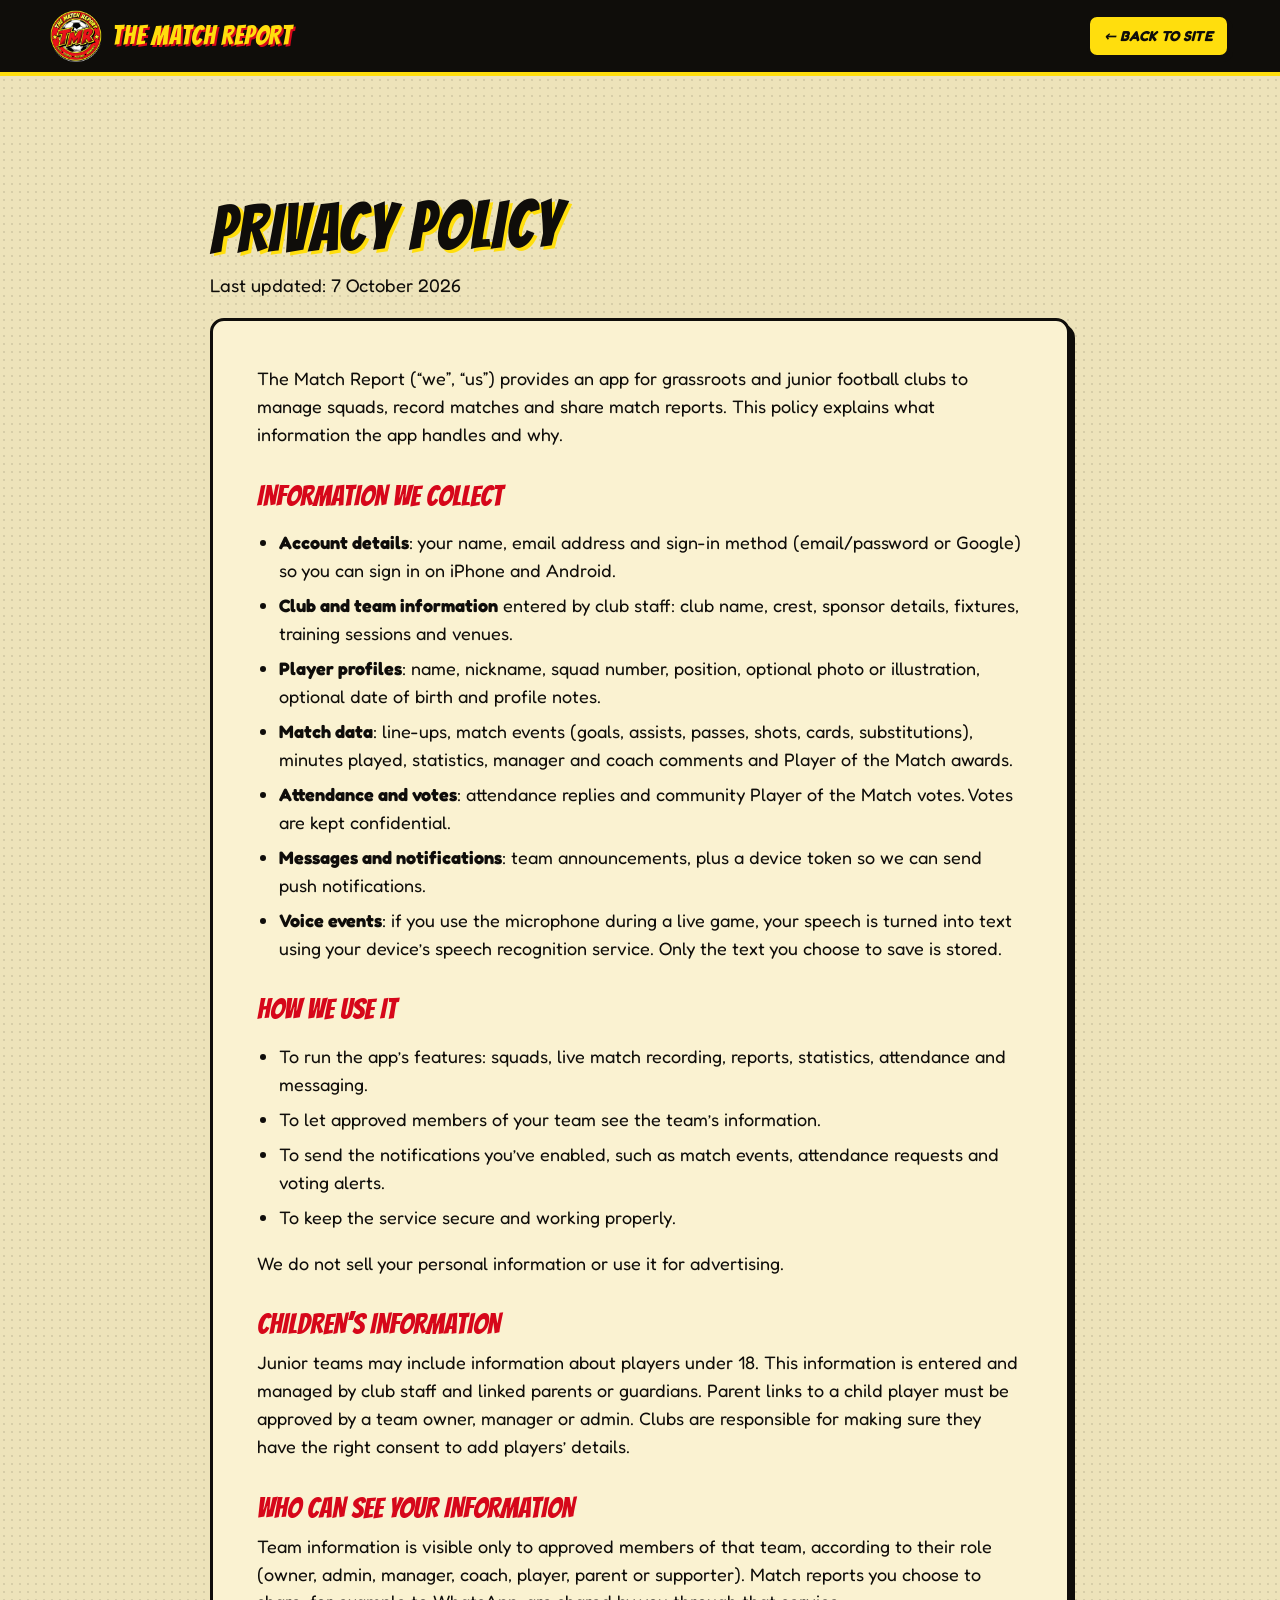
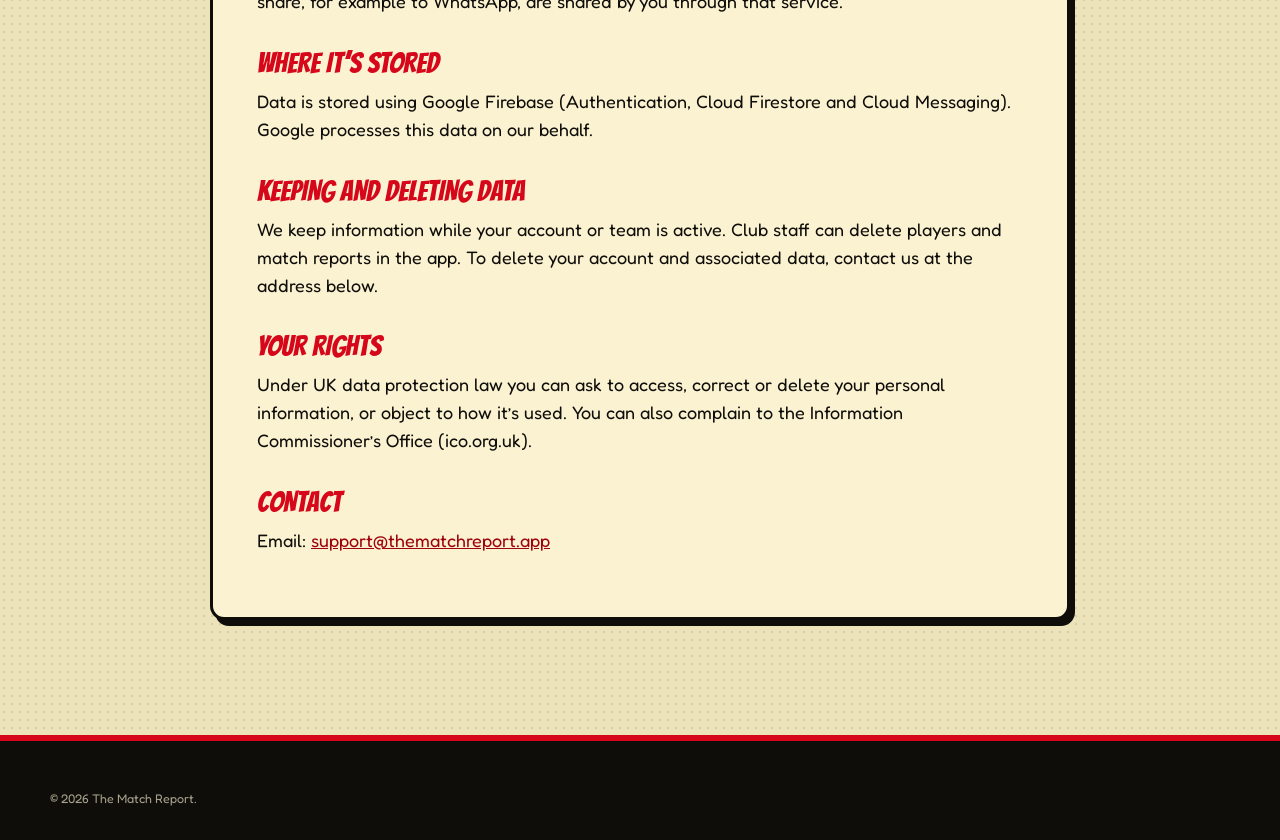
==== privacy.html @ 174819a7 "Add files via upload" ====
<!doctype html>
<html lang="en-GB">
<head>
  <meta charset="utf-8">
  <meta name="viewport" content="width=device-width, initial-scale=1">
  <title>Privacy Policy | The Match Report</title>
  <meta name="description" content="How The Match Report collects, uses and protects your information.">
  <meta name="theme-color" content="#D6071A">
  <link rel="icon" type="image/png" href="assets/img/favicon.png">
  <link rel="preload" href="assets/fonts/bangers-latin-400-normal.woff2" as="font" type="font/woff2" crossorigin>
  <link rel="stylesheet" href="css/styles.css">
  <style>
    .policy h2 { font-family: var(--display); font-weight: 400; text-transform: uppercase; font-size: 1.8rem; margin: 2rem 0 .6rem; color: var(--scarlet); }
    .policy ul { padding-left: 1.2em; }
    .policy li { margin-bottom: .4em; }
    .policy .panel { padding: clamp(20px, 4vw, 44px); }
  </style>
</head>
<body>
<header class="site-header">
  <div class="wrap header-inner">
    <a href="index.html" class="brand" aria-label="The Match Report home">
      <img src="assets/img/logo.webp" alt="" width="52" height="52">
      <span class="brand-word">The Match Report</span>
    </a>
    <nav class="site-nav" style="display:flex"><a href="index.html" class="btn btn-yellow btn-sm">← Back to site</a></nav>
  </div>
</header>

<main class="section newsprint policy">
  <div class="wrap narrow">
    <h1 class="comic-title">Privacy Policy</h1>
    <p class="lead">Last updated: 7 October 2026</p>

    <!-- IMPORTANT: this is a starting draft based on how the app works.
         Have it checked against your actual data practices (and UK GDPR / the ICO Children's Code)
         before publishing. Replace the contact details below. -->

    <div class="panel">
      <p>The Match Report (“we”, “us”) provides an app for grassroots and junior football clubs to manage squads, record matches and share match reports. This policy explains what information the app handles and why.</p>

      <h2>Information we collect</h2>
      <ul>
        <li><strong>Account details</strong>: your name, email address and sign-in method (email/password or Google) so you can sign in on iPhone and Android.</li>
        <li><strong>Club and team information</strong> entered by club staff: club name, crest, sponsor details, fixtures, training sessions and venues.</li>
        <li><strong>Player profiles</strong>: name, nickname, squad number, position, optional photo or illustration, optional date of birth and profile notes.</li>
        <li><strong>Match data</strong>: line-ups, match events (goals, assists, passes, shots, cards, substitutions), minutes played, statistics, manager and coach comments and Player of the Match awards.</li>
        <li><strong>Attendance and votes</strong>: attendance replies and community Player of the Match votes. Votes are kept confidential.</li>
        <li><strong>Messages and notifications</strong>: team announcements, plus a device token so we can send push notifications.</li>
        <li><strong>Voice events</strong>: if you use the microphone during a live game, your speech is turned into text using your device’s speech recognition service. Only the text you choose to save is stored.</li>
      </ul>

      <h2>How we use it</h2>
      <ul>
        <li>To run the app’s features: squads, live match recording, reports, statistics, attendance and messaging.</li>
        <li>To let approved members of your team see the team’s information.</li>
        <li>To send the notifications you’ve enabled, such as match events, attendance requests and voting alerts.</li>
        <li>To keep the service secure and working properly.</li>
      </ul>
      <p>We do not sell your personal information or use it for advertising.</p>

      <h2>Children’s information</h2>
      <p>Junior teams may include information about players under 18. This information is entered and managed by club staff and linked parents or guardians. Parent links to a child player must be approved by a team owner, manager or admin. Clubs are responsible for making sure they have the right consent to add players’ details.</p>

      <h2>Who can see your information</h2>
      <p>Team information is visible only to approved members of that team, according to their role (owner, admin, manager, coach, player, parent or supporter). Match reports you choose to share, for example to WhatsApp, are shared by you through that service.</p>

      <h2>Where it’s stored</h2>
      <p>Data is stored using Google Firebase (Authentication, Cloud Firestore and Cloud Messaging). Google processes this data on our behalf.</p>

      <h2>Keeping and deleting data</h2>
      <p>We keep information while your account or team is active. Club staff can delete players and match reports in the app. To delete your account and associated data, contact us at the address below.</p>

      <h2>Your rights</h2>
      <p>Under UK data protection law you can ask to access, correct or delete your personal information, or object to how it’s used. You can also complain to the Information Commissioner’s Office (ico.org.uk).</p>

      <h2>Contact</h2>
      <p>Email: <a href="mailto:support@thematchreport.app">support@thematchreport.app</a></p>
    </div>
  </div>
</main>

<footer class="site-footer">
  <div class="wrap footer-inner">
    <p class="legal">© 2026 The Match Report.</p>
  </div>
</footer>
</body>
</html>
---- css/styles.css ----
/* ==========================================================
   The Match Report — website styles
   Brand palette from the iOS/Android design system (BRANDING.md)
   ========================================================== */
/* Self-hosted fonts (SIL Open Font License) — Fredoka matches the apps' rounded type, Bangers adds the comic SFX */
@font-face { font-family: "Bangers"; src: url("../assets/fonts/bangers-latin-400-normal.woff2") format("woff2"); font-weight: 400; font-display: swap; }
@font-face { font-family: "Fredoka"; src: url("../assets/fonts/fredoka-latin-400-normal.woff2") format("woff2"); font-weight: 400; font-display: swap; }
@font-face { font-family: "Fredoka"; src: url("../assets/fonts/fredoka-latin-500-normal.woff2") format("woff2"); font-weight: 500; font-display: swap; }
@font-face { font-family: "Fredoka"; src: url("../assets/fonts/fredoka-latin-600-normal.woff2") format("woff2"); font-weight: 600; font-display: swap; }
@font-face { font-family: "Fredoka"; src: url("../assets/fonts/fredoka-latin-700-normal.woff2") format("woff2"); font-weight: 700; font-display: swap; }

:root {
  --scarlet: #D6071A;
  --crimson: #9E020F;
  --yellow: #FFDE0D;
  --cream: #FAF2D1;
  --paper: #EDE3BA;
  --ink: #0F0D0A;
  --grass: #1F6B33;
  --grass-light: #2A8A45;
  --white: #fff;

  --display: "Bangers", "Impact", "Arial Black", sans-serif;
  --round: "Fredoka", ui-rounded, "SF Pro Rounded", system-ui, sans-serif;

  --keyline: 3px solid var(--ink);
  --shadow: 5px 6px 0 var(--ink);
  --shadow-lg: 8px 9px 0 var(--ink);
  --radius: 14px;
  --wrap: 1180px;
}

*, *::before, *::after { box-sizing: border-box; }
html { scroll-behavior: smooth; -webkit-text-size-adjust: 100%; overflow-x: clip; }
body {
  margin: 0;
  font-family: var(--round);
  font-size: 18px;
  line-height: 1.55;
  color: var(--ink);
  background: var(--paper);
  overflow-x: hidden;
}
img { max-width: 100%; height: auto; display: block; }
a { color: var(--crimson); }
h1, h2, h3, h4 { margin: 0; line-height: 1.05; }
p { margin: 0 0 1em; }
button { font: inherit; cursor: pointer; }

.wrap { width: min(var(--wrap), 100% - 32px); margin-inline: auto; }
.narrow { max-width: 860px; }
.skip { position: absolute; left: -999px; top: 0; background: var(--yellow); padding: 8px 12px; z-index: 100; }
.skip:focus { left: 8px; }

:focus-visible { outline: 3px dashed var(--scarlet); outline-offset: 3px; }

/* ---------- Textures ---------- */
.newsprint {
  background-color: var(--paper);
  background-image: radial-gradient(rgba(15,13,10,.10) 1.2px, transparent 1.4px);
  background-size: 8px 8px;
}
.halftone-red {
  background-color: var(--scarlet);
  background-image:
    radial-gradient(rgba(158,2,15,.55) 2px, transparent 2.4px),
    linear-gradient(180deg, var(--scarlet), var(--crimson));
  background-size: 12px 12px, 100% 100%;
  color: var(--white);
}
.halftone-ink {
  background-color: #17140f;
  background-image: radial-gradient(rgba(255,222,13,.10) 1.6px, transparent 1.9px);
  background-size: 11px 11px;
  color: var(--cream);
}
.halftone-yellow {
  background-color: var(--yellow);
  background-image: radial-gradient(rgba(214,7,26,.16) 2px, transparent 2.4px);
  background-size: 12px 12px;
}

/* ---------- Typography ---------- */
.comic-title {
  font-family: var(--display);
  font-weight: 400;
  font-size: clamp(2.4rem, 5.5vw, 4.2rem);
  letter-spacing: .02em;
  text-transform: uppercase;
  color: var(--ink);
  line-height: .95;
  transform: rotate(-1deg);
  text-shadow: 3px 3px 0 var(--yellow);
}
.comic-title.on-dark { color: var(--yellow); text-shadow: 4px 4px 0 var(--ink); }
.comic-title.sm { font-size: 1.7rem; transform: none; text-shadow: none; }
.eyebrow {
  font-weight: 700;
  text-transform: uppercase;
  letter-spacing: .08em;
  font-size: .85rem;
  color: var(--scarlet);
  margin-bottom: .5rem;
}
.eyebrow-yellow { color: var(--yellow); }
.lead { font-size: 1.15rem; max-width: 60ch; margin-top: 1rem; }
.on-dark { color: var(--cream); }
.section { padding: clamp(64px, 9vw, 120px) 0; position: relative; overflow: hidden; }
.section-head { text-align: center; margin-bottom: 48px; }
.section-head .lead { margin-inline: auto; }

/* ---------- Buttons ---------- */
.btn {
  display: inline-flex; align-items: center; justify-content: center; gap: 8px;
  font-family: var(--round); font-weight: 700; font-style: italic;
  text-transform: uppercase; text-decoration: none; letter-spacing: .02em;
  padding: 12px 20px; border: var(--keyline); border-radius: 10px;
  box-shadow: 3px 4px 0 var(--ink);
  transition: transform .12s ease, box-shadow .12s ease;
  color: var(--ink);
}
.btn:hover { transform: translate(-1px,-2px); box-shadow: 5px 6px 0 var(--ink); }
.btn:active { transform: translate(2px,3px); box-shadow: 0 0 0 var(--ink); }
.btn-red { background: var(--scarlet); color: var(--white); }
.btn-yellow { background: var(--yellow); }
.btn-cream { background: var(--cream); }
.btn-ink { background: var(--ink); color: var(--yellow); border-color: var(--yellow); box-shadow: 3px 4px 0 var(--yellow); }
.btn-sm { padding: 8px 14px; font-size: .9rem; }

/* ---------- Header ---------- */
.site-header {
  position: sticky; top: 0; z-index: 50;
  background: var(--ink);
  border-bottom: 4px solid var(--yellow);
}
.header-inner { display: flex; align-items: center; justify-content: space-between; height: 72px; }
.brand { display: flex; align-items: center; gap: 10px; text-decoration: none; }
.brand img { width: 52px; height: 52px; transition: transform .4s cubic-bezier(.3,1.6,.5,1); }
.brand:hover img { transform: rotate(-12deg) scale(1.08); }
.brand-word {
  font-family: var(--display); font-size: 1.7rem; letter-spacing: .03em;
  color: var(--yellow); text-shadow: 2px 2px 0 var(--scarlet); text-transform: uppercase;
}
.site-nav { display: flex; align-items: center; gap: 22px; }
.site-nav a:not(.btn) {
  color: var(--cream); text-decoration: none; font-weight: 600;
  position: relative;
}
.site-nav a:not(.btn)::after {
  content: ""; position: absolute; left: 0; right: 100%; bottom: -4px; height: 3px;
  background: var(--scarlet); transition: right .2s ease;
}
.site-nav a:not(.btn):hover::after { right: 0; }
.nav-toggle { display: none; background: none; border: 0; padding: 8px; }
.nav-toggle span { display: block; width: 26px; height: 3px; background: var(--yellow); margin: 5px 0; transition: .2s; }

/* ---------- Hero ---------- */
.hero { padding: 56px 0 80px; position: relative; overflow: hidden; }
.sunburst {
  position: absolute; inset: -50%;
  background: repeating-conic-gradient(from 0deg at 68% 50%, rgba(255,222,13,.10) 0 7.5deg, transparent 7.5deg 15deg);
  animation: spin 80s linear infinite;
  pointer-events: none;
}
.sunburst-dark { background: repeating-conic-gradient(from 0deg at 50% 45%, rgba(214,7,26,.22) 0 7.5deg, transparent 7.5deg 15deg); }
@keyframes spin { to { transform: rotate(360deg); } }

.hero-grid { position: relative; display: grid; grid-template-columns: 1.05fr 1fr; gap: 40px; align-items: center; }
.masthead-strip {
  display: inline-flex; flex-wrap: wrap; gap: 0;
  background: var(--yellow); color: var(--ink); border: var(--keyline);
  box-shadow: 4px 4px 0 var(--ink); transform: rotate(-2deg);
  font-weight: 700; text-transform: uppercase; font-size: .78rem; letter-spacing: .06em;
  margin-bottom: 24px;
}
.masthead-strip span { padding: 6px 12px; }
.masthead-strip span + span { border-left: 3px solid var(--ink); }

.cover-title {
  font-family: var(--display); font-weight: 400; text-transform: uppercase;
  font-size: clamp(3.4rem, 9vw, 7.4rem); line-height: .86; letter-spacing: .015em;
}
.cover-title .line { display: block; }
.cover-title .l1 {
  color: var(--yellow);
  -webkit-text-stroke: 3px var(--ink); paint-order: stroke fill;
  text-shadow: 6px 6px 0 var(--ink);
  transform: rotate(-3deg); transform-origin: left;
}
.cover-title .l2 {
  color: var(--white);
  -webkit-text-stroke: 3px var(--ink); paint-order: stroke fill;
  text-shadow: 6px 6px 0 var(--ink);
  transform: rotate(-3deg) translateX(.3em); transform-origin: left;
}
.hero-sub { font-size: 1.2rem; max-width: 34em; margin: 28px 0 28px; color: var(--cream); }
.hero-sub strong { color: var(--yellow); }
.hero-note { font-size: .9rem; opacity: .9; margin-top: 14px; }

.store-row { display: flex; flex-wrap: wrap; gap: 14px; }
.store-row.center { justify-content: center; }
.store-badge {
  display: inline-flex; align-items: center; gap: 10px;
  background: var(--ink); color: var(--white); text-decoration: none;
  border: 3px solid var(--white); outline: 3px solid var(--ink);
  border-radius: 12px; padding: 9px 18px 9px 14px; min-width: 190px;
  box-shadow: 6px 7px 0 var(--ink);
  transition: transform .15s ease, box-shadow .15s ease;
}
.store-badge:hover { transform: translate(-2px,-3px) rotate(-1deg); box-shadow: 9px 10px 0 var(--ink); }
.store-badge svg { width: 30px; height: 30px; flex: none; }
.store-badge span { display: flex; flex-direction: column; font-weight: 600; font-size: 1.35rem; line-height: 1.05; }
.store-badge small { font-size: .7rem; font-weight: 500; letter-spacing: .04em; }

.hero-art { position: relative; }
.cover-panel {
  position: relative;
  background: var(--cream);
  background-image: radial-gradient(rgba(214,7,26,.25) 2px, transparent 2.4px);
  background-size: 10px 10px;
  border: 5px solid var(--ink); border-radius: 6px;
  box-shadow: 12px 12px 0 var(--ink);
  transform: rotate(2deg);
  aspect-ratio: 5 / 4;
  overflow: visible;
}
.hero-player {
  position: absolute; width: 118%; max-width: none; left: -14%; bottom: -6%;
  filter: drop-shadow(6px 6px 0 rgba(15,13,10,.85));
  animation: bob 4s ease-in-out infinite;
}
@keyframes bob { 50% { transform: translateY(-8px) rotate(-1deg); } }
.hero-burst { position: absolute; right: -24px; top: -36px; width: 150px; height: 150px; font-size: 1.25rem; }
.hero-speech { position: absolute; left: -18px; top: 18px; max-width: 220px; }

/* ---------- Comic bits: bursts & speech bubbles ---------- */
.burst {
  display: grid; place-items: center; text-align: center;
  font-family: var(--display); text-transform: uppercase; line-height: .95;
  color: var(--ink);
  clip-path: polygon(50% 0%, 61% 15%, 79% 6%, 79% 24%, 98% 22%, 88% 39%, 100% 50%, 88% 61%, 98% 78%, 79% 76%, 79% 94%, 61% 85%, 50% 100%, 39% 85%, 21% 94%, 21% 76%, 2% 78%, 12% 61%, 0% 50%, 12% 39%, 2% 22%, 21% 24%, 21% 6%, 39% 15%);
  filter: drop-shadow(0 0 0 var(--ink));
  animation: pulse 2.4s ease-in-out infinite;
}
.burst span { transform: rotate(-8deg); padding: 18%; }
.burst-yellow { background: var(--yellow); }
.burst-red { background: var(--scarlet); color: var(--yellow); }
@keyframes pulse { 0%,100% { transform: rotate(-6deg) scale(1); } 50% { transform: rotate(4deg) scale(1.07); } }

.speech {
  position: relative; background: var(--white); color: var(--ink);
  border: var(--keyline); border-radius: 18px; padding: 10px 14px;
  font-weight: 700; font-size: 1rem; line-height: 1.2;
  box-shadow: 4px 4px 0 var(--ink);
  transform: rotate(-3deg);
}
.speech::after {
  content: ""; position: absolute; left: 32px; bottom: -18px;
  border: 10px solid transparent; border-top: 14px solid var(--ink); border-left-width: 4px;
}
.speech::before {
  content: ""; position: absolute; left: 35px; bottom: -11px; z-index: 1;
  border: 7px solid transparent; border-top: 10px solid var(--white); border-left-width: 2px;
}

/* ---------- Ticker ---------- */
.ticker {
  background: var(--yellow); border-block: 4px solid var(--ink);
  overflow: hidden; white-space: nowrap; transform: rotate(-1deg) scale(1.02);
  position: relative; z-index: 2; margin-top: -16px;
}
.ticker-track { display: inline-flex; gap: 48px; padding: 12px 0; animation: ticker 50s linear infinite; }
.ticker-track span { font-weight: 700; text-transform: uppercase; font-size: .95rem; }
@keyframes ticker { to { transform: translateX(-50%); } }

/* ---------- Panels ---------- */
.panel {
  background: var(--cream); border: var(--keyline); border-radius: var(--radius);
  box-shadow: var(--shadow); padding: 24px; position: relative;
}

/* Comic strip */
.strip { list-style: none; padding: 0; margin: 0; display: grid; grid-template-columns: repeat(4, 1fr); gap: 22px; }
.strip .panel { padding-top: 64px; min-height: 260px; border-radius: 4px; }
.strip .panel:nth-child(odd) { transform: rotate(-1.2deg); }
.strip .panel:nth-child(even) { transform: rotate(1deg); background: var(--white); }
.strip h3 { font-family: var(--display); font-weight: 400; font-size: 1.9rem; text-transform: uppercase; letter-spacing: .02em; margin-bottom: 10px; }
.strip p { font-size: 1rem; margin: 0; }
.panel-no {
  position: absolute; top: -3px; left: -3px; background: var(--ink); color: var(--yellow);
  font-family: var(--display); font-size: 1.4rem; padding: 4px 14px; border-radius: 4px 0 10px 0;
}
.panel-sfx {
  position: absolute; top: 12px; right: 14px; font-family: var(--display);
  font-size: 2.2rem; letter-spacing: .03em; transform: rotate(8deg);
  -webkit-text-stroke: 2px var(--ink); paint-order: stroke fill; text-shadow: 3px 3px 0 var(--ink);
}
.sfx-red { color: var(--scarlet); }
.sfx-yellow { color: var(--yellow); }
.sfx-green { color: #3fbf62; }

/* ---------- Live game ---------- */
.live-grid { display: grid; grid-template-columns: 1fr 420px; gap: 56px; align-items: center; }
.tick-list { list-style: none; padding: 0; margin: 24px 0 0; display: grid; gap: 12px; }
.tick-list li { position: relative; padding-left: 36px; }
.tick-list li::before {
  content: "★"; position: absolute; left: 0; top: -1px; width: 26px; height: 26px;
  display: grid; place-items: center; background: var(--scarlet); color: var(--yellow);
  border: 2px solid var(--ink); border-radius: 50%; font-size: .8rem;
}
.tick-list strong { color: var(--yellow); }
.grassroots .tick-list li::before { background: var(--yellow); color: var(--scarlet); }
.try-hint { margin-top: 24px; font-weight: 700; color: var(--yellow); }

.live-demo { display: flex; flex-direction: column; align-items: center; gap: 22px; }
.phone {
  width: 340px; max-width: 100%; aspect-ratio: 9 / 18.5;
  background: var(--ink); border: 4px solid #3a352c; border-radius: 46px;
  padding: 12px; position: relative;
  box-shadow: 0 0 0 4px var(--ink), 14px 16px 0 var(--scarlet);
}
.phone-notch { position: absolute; top: 14px; left: 50%; width: 96px; height: 26px; background: var(--ink); border-radius: 20px; transform: translateX(-50%); z-index: 5; }
.phone-screen { position: relative; width: 100%; height: 100%; border-radius: 34px; overflow: hidden; background: var(--grass); display: flex; flex-direction: column; }
.scorebar {
  display: grid; grid-template-columns: 1fr auto 1fr; align-items: end; gap: 6px;
  padding: 44px 14px 6px; background: rgba(15,13,10,.55); color: var(--white);
}
.scorebar small { display: block; font-size: .6rem; font-weight: 700; color: var(--yellow); letter-spacing: .08em; }
.scorebar b { font-size: .8rem; font-weight: 700; line-height: 1.1; }
.scorebar .right { text-align: right; }
.score { font-family: var(--display); font-size: 2.2rem; line-height: 1; display: flex; gap: 6px; color: var(--yellow); text-shadow: 2px 2px 0 var(--ink); }
.score i { font-style: normal; color: var(--white); }
.score span.bump { animation: bump .6s cubic-bezier(.3,1.8,.5,1); display: inline-block; }
@keyframes bump { 0% { transform: scale(2.2) rotate(-10deg); color: var(--white); } 100% { transform: scale(1); } }
.clockbar { display: flex; justify-content: space-between; padding: 2px 14px 6px; background: rgba(15,13,10,.55); color: var(--cream); font-weight: 700; font-size: .72rem; letter-spacing: .06em; }

.pitch {
  position: relative; flex: 1;
  background: repeating-linear-gradient(180deg, var(--grass) 0 11%, var(--grass-light) 11% 22%);
}
.pitch-lines i { position: absolute; border: 2px solid rgba(255,255,255,.75); }
.pitch-lines .halfway { left: 0; right: 0; top: 50%; border-width: 2px 0 0; }
.pitch-lines .circle { width: 26%; aspect-ratio: 1; left: 37%; top: 50%; transform: translateY(-50%); border-radius: 50%; }
.pitch-lines .box { left: 25%; width: 50%; height: 12%; }
.pitch-lines .box.top { top: -2px; border-top: 0; }
.pitch-lines .box.bottom { bottom: -2px; border-bottom: 0; }

.pp {
  position: absolute; left: var(--x); top: var(--y); transform: translate(-50%,-50%);
  background: none; border: 0; padding: 0; display: flex; flex-direction: column; align-items: center; gap: 2px;
  z-index: 2; transition: transform .2s;
}
.pp img { width: 42px; height: 42px; border-radius: 50%; border: 3px solid var(--ink); background: var(--cream); object-fit: cover; }
.pp span { font-size: .62rem; font-weight: 700; color: var(--white); text-shadow: 0 1px 2px var(--ink); }
.pp:hover, .pp.active { transform: translate(-50%,-50%) scale(1.18); }
.pp.active img { border-color: var(--yellow); box-shadow: 0 0 0 3px var(--scarlet); }
.pass-trail { position: absolute; inset: 0; width: 100%; height: 100%; pointer-events: none; z-index: 1; }
.pass-trail path { fill: none; stroke: var(--yellow); stroke-width: .9; stroke-dasharray: 2 1.6; stroke-linecap: round; filter: drop-shadow(0 0 .6px var(--ink)); animation: dash 1.2s linear forwards; }
@keyframes dash { from { stroke-dashoffset: 60; } to { stroke-dashoffset: 0; } }
.mic { position: absolute; left: 50%; top: 50%; transform: translate(-50%,-50%); width: 30px; height: 30px; background: var(--scarlet); border: 2px solid var(--white); border-radius: 50%; display: grid; place-items: center; font-size: .8rem; opacity: .9; z-index: 0; }

.timeline {
  list-style: none; margin: 0; padding: 8px 12px; height: 104px; overflow: hidden;
  background: var(--cream); color: var(--ink); border-top: 3px solid var(--ink); font-size: .74rem; line-height: 1.3;
  display: flex; flex-direction: column; gap: 4px;
}
.timeline li { animation: slidein .35s ease; flex-shrink: 0; }
.timeline b { display: inline-block; min-width: 30px; color: var(--scarlet); }
@keyframes slidein { from { opacity: 0; transform: translateY(-8px); } }

.goal-overlay {
  position: absolute; inset: 0; z-index: 10; display: grid; place-items: center;
  background: radial-gradient(circle, rgba(255,222,13,.95) 0 30%, rgba(214,7,26,.95) 70%);
  opacity: 0; pointer-events: none; transition: opacity .2s;
}
.goal-overlay.show { opacity: 1; }
.goal-overlay img { position: absolute; height: 82%; width: auto; bottom: 0; filter: drop-shadow(5px 5px 0 var(--ink)); transform: translateY(40px); transition: transform .5s cubic-bezier(.3,1.6,.5,1); }
.goal-overlay.show img { transform: translateY(0); }
.goal-burst { position: absolute; top: 9%; width: 200px; height: 200px; font-size: 3.4rem; z-index: 2; }
#confetti { position: absolute; inset: 0; width: 100%; height: 100%; z-index: 3; }

.demo-controls { display: flex; flex-wrap: wrap; gap: 10px; justify-content: center; max-width: 420px; }
.demo-controls .btn { font-size: .82rem; padding: 9px 13px; }

/* ---------- Features ---------- */
.feature-grid { display: grid; grid-template-columns: repeat(3, 1fr); gap: 30px; }
.feature { padding-top: 44px; }
.feature h3 { font-weight: 700; font-size: 1.35rem; margin-bottom: 12px; }
.feature p { font-size: 1rem; }
.tilt-l { transform: rotate(-.8deg); }
.tilt-r { transform: rotate(.8deg); }
.feature-tag {
  position: absolute; top: -18px; left: 18px; padding: 6px 14px;
  font-family: var(--display); font-size: 1.35rem; letter-spacing: .04em; text-transform: uppercase;
  border: var(--keyline); border-radius: 6px; box-shadow: 3px 3px 0 var(--ink); transform: rotate(-3deg);
}
.tag-red { background: var(--scarlet); color: var(--white); }
.tag-yellow { background: var(--yellow); color: var(--ink); }
.tag-green { background: var(--grass); color: var(--white); }
.format-chips, .stat-cats { display: flex; flex-wrap: wrap; gap: 8px; }
.format-chips span, .stat-cats span {
  background: var(--white); border: 2px solid var(--ink); border-radius: 999px;
  padding: 4px 12px; font-weight: 600; font-size: .85rem;
}
.face-row { display: flex; margin-top: 6px; }
.face-row img { width: 54px; height: 54px; border-radius: 50%; border: 3px solid var(--ink); margin-right: -12px; transition: transform .2s; }
.face-row img:hover { transform: translateY(-8px) scale(1.12); z-index: 1; }
.mini-burst { position: absolute; right: -18px; bottom: -26px; width: 96px; height: 96px; font-size: 1.05rem; }

/* ---------- Stats ---------- */
.stats-grid { display: grid; grid-template-columns: 1fr 460px; gap: 56px; align-items: center; }
.stats .comic-title { text-shadow: 3px 3px 0 var(--white); }
.stats .eyebrow { color: var(--crimson); }
.stat-cats { margin-top: 24px; }
.stat-card { background: var(--cream); }
.stat-card-head { display: flex; justify-content: space-between; align-items: center; margin-bottom: 16px; }
.pill { background: var(--ink); color: var(--yellow); font-size: .7rem; font-weight: 700; text-transform: uppercase; padding: 3px 10px; border-radius: 999px; }
.record { display: grid; grid-template-columns: repeat(4,1fr); gap: 10px; margin-bottom: 20px; }
.record div { background: var(--white); border: 2px solid var(--ink); border-radius: 10px; text-align: center; padding: 8px 4px; }
.record b { display: block; font-family: var(--display); font-size: 2.4rem; line-height: 1; color: var(--scarlet); }
.record small { font-weight: 700; font-size: .72rem; text-transform: uppercase; }
.stat-card h4 { font-family: var(--display); font-weight: 400; font-size: 1.4rem; text-transform: uppercase; margin-bottom: 10px; }
.bars { list-style: none; margin: 0; padding: 0; display: grid; gap: 8px; }
.bars li { display: grid; grid-template-columns: 34px 92px 1fr 30px; align-items: center; gap: 8px; font-weight: 600; font-size: .9rem; }
.bars img { width: 34px; height: 34px; border-radius: 50%; border: 2px solid var(--ink); }
.bars i { height: 16px; background: var(--paper); border: 2px solid var(--ink); border-radius: 4px; position: relative; overflow: hidden; }
.bars i::after { content: ""; position: absolute; inset: 0; width: 0; background: repeating-linear-gradient(45deg, var(--scarlet) 0 6px, var(--crimson) 6px 12px); transition: width 1.4s cubic-bezier(.2,.9,.3,1); }
.stat-card.in .bars i::after { width: var(--w); }
.bars b { font-family: var(--display); font-size: 1.3rem; text-align: right; }

/* ---------- Juniors ---------- */
.juniors-grid { display: grid; grid-template-columns: 420px 1fr; gap: 64px; align-items: center; }
.juniors-art { position: relative; }
.portrait-panel { padding: 10px; transform: rotate(-2deg); background: var(--white); border-radius: 4px; }
.portrait-panel img { border: 3px solid var(--ink); }
.caption-box {
  position: absolute; top: -14px; left: 20px; background: var(--yellow); border: var(--keyline);
  padding: 4px 12px; font-weight: 700; font-style: italic; font-size: .9rem; box-shadow: 3px 3px 0 var(--ink);
}
.juniors-speech { position: absolute; right: -20px; bottom: 40px; max-width: 200px; }
.cards-2 { display: grid; grid-template-columns: 1fr 1fr; gap: 20px; margin-top: 28px; }
.mini { padding: 18px; }
.mini h3 { font-size: 1.1rem; font-weight: 700; margin-bottom: 8px; }
.mini p { font-size: .95rem; margin: 0; }

/* ---------- Grassroots ---------- */
.grass-grid { display: grid; grid-template-columns: 1fr 380px; gap: 56px; align-items: center; }
.celebrate-art { position: relative; }
.celebrate-art img { filter: drop-shadow(8px 8px 0 var(--ink)); max-height: 560px; margin-inline: auto; }
.celebrate-burst { position: absolute; top: 4%; left: -10px; width: 150px; height: 150px; font-size: 1.4rem; }

/* ---------- Roles ---------- */
.roles { display: grid; grid-template-columns: repeat(auto-fit, minmax(150px, 1fr)); gap: 16px; }
.role { padding: 18px 12px; text-align: center; }
.role:nth-child(3n+1) { background: var(--white); }
.role:nth-child(3n+2) { background: var(--yellow); }
.role b { display: block; font-family: var(--display); font-weight: 400; font-size: 1.45rem; letter-spacing: .03em; text-transform: uppercase; color: var(--scarlet); overflow-wrap: anywhere; margin-bottom: 6px; }
.role p { font-size: .9rem; margin: 0; }

/* ---------- Download ---------- */
.download { text-align: center; }
.download-inner { position: relative; display: flex; flex-direction: column; align-items: center; }
.dl-icon { width: 160px; border-radius: 34px; border: 4px solid var(--ink); box-shadow: 8px 8px 0 var(--scarlet); margin-bottom: 30px; animation: bob 3.5s ease-in-out infinite; }
.dl-title { font-size: clamp(2.8rem, 7vw, 5.6rem); }
.dl-title .l2 { transform: rotate(-3deg); }
.download .lead { margin-bottom: 28px; }

/* ---------- FAQ ---------- */
.faq { display: grid; gap: 16px; }
.faq details { padding: 0; }
.faq summary {
  cursor: pointer; list-style: none; padding: 18px 56px 18px 22px; font-weight: 700; font-size: 1.1rem; position: relative;
}
.faq summary::-webkit-details-marker { display: none; }
.faq summary::after {
  content: "+"; position: absolute; right: 16px; top: 50%; transform: translateY(-50%);
  width: 30px; height: 30px; display: grid; place-items: center;
  background: var(--scarlet); color: var(--white); border: 2px solid var(--ink); border-radius: 50%;
  font-family: var(--round); font-weight: 700; font-size: 1.3rem; line-height: 1; transition: transform .2s;
}
.faq details[open] summary::after { content: "–"; background: var(--yellow); color: var(--ink); }
.faq details p { padding: 0 22px 18px; margin: 0; }

/* ---------- Footer ---------- */
.site-footer { background: var(--ink); color: var(--cream); padding: 48px 0 32px; border-top: 6px solid var(--scarlet); }
.footer-inner { display: grid; grid-template-columns: 1fr auto; gap: 24px 40px; align-items: center; }
.footer-brand { display: flex; gap: 14px; align-items: center; }
.footer-brand p { margin: 2px 0 0; font-size: .85rem; opacity: .8; text-transform: uppercase; letter-spacing: .08em; }
.footer-links { display: flex; flex-wrap: wrap; gap: 20px; }
.footer-links a { color: var(--yellow); text-decoration: none; font-weight: 600; }
.footer-links a:hover { text-decoration: underline; }
.legal { grid-column: 1 / -1; font-size: .78rem; opacity: .65; margin: 0; }

/* ---------- Reveal animations ---------- */
.reveal { opacity: 0; transform: translateY(30px) scale(.96) rotate(var(--r, 0deg)); transition: opacity .6s ease, transform .6s cubic-bezier(.3,1.4,.5,1); }
.reveal.in { opacity: 1; transform: none; }
.strip .reveal.in:nth-child(odd) { transform: rotate(-1.2deg); }
.strip .reveal.in:nth-child(even) { transform: rotate(1deg); }
.feature.tilt-l.in { transform: rotate(-.8deg); }
.feature.tilt-r.in { transform: rotate(.8deg); }
.portrait-panel { transition: transform .3s; }

/* ---------- Responsive ---------- */
@media (max-width: 1020px) {
  .hero-grid, .live-grid, .stats-grid, .juniors-grid, .grass-grid { grid-template-columns: 1fr; }
  .hero-art { max-width: 560px; margin: 30px auto 0; width: 100%; }
  .feature-grid { grid-template-columns: 1fr 1fr; }
  .strip { grid-template-columns: 1fr 1fr; }
  .juniors-art { max-width: 420px; margin-inline: auto; }
  .celebrate-art { max-width: 340px; margin-inline: auto; }
  .stat-card { max-width: 520px; width: 100%; margin-inline: auto; }
}
@media (max-width: 760px) {
  body { font-size: 17px; }
  .nav-toggle { display: block; }
  .site-nav {
    position: absolute; top: 72px; left: 0; right: 0; flex-direction: column; align-items: stretch; gap: 0;
    background: var(--ink); border-bottom: 4px solid var(--yellow); padding: 8px 16px 16px;
    display: none;
  }
  .site-nav.open { display: flex; }
  .site-nav a:not(.btn) { padding: 12px 0; border-bottom: 1px solid rgba(255,255,255,.12); }
  .site-nav .btn { margin-top: 12px; }
  .brand-word { font-size: 1.35rem; }
  .feature-grid, .strip, .cards-2 { grid-template-columns: 1fr; }
  .hero-burst { width: 110px; height: 110px; right: -6px; top: -30px; font-size: .95rem; }
  .hero-speech { left: 0; top: -10px; font-size: .85rem; max-width: 170px; }
  .juniors-speech { right: 0; }
  .footer-inner { grid-template-columns: 1fr; }
  .bars li { grid-template-columns: 30px 80px 1fr 26px; font-size: .82rem; }
  .masthead-strip span { padding: 5px 8px; font-size: .68rem; }
}

@media (prefers-reduced-motion: reduce) {
  *, *::before, *::after { animation: none !important; transition: none !important; }
  .reveal { opacity: 1; transform: none; }
  html { scroll-behavior: auto; }
}
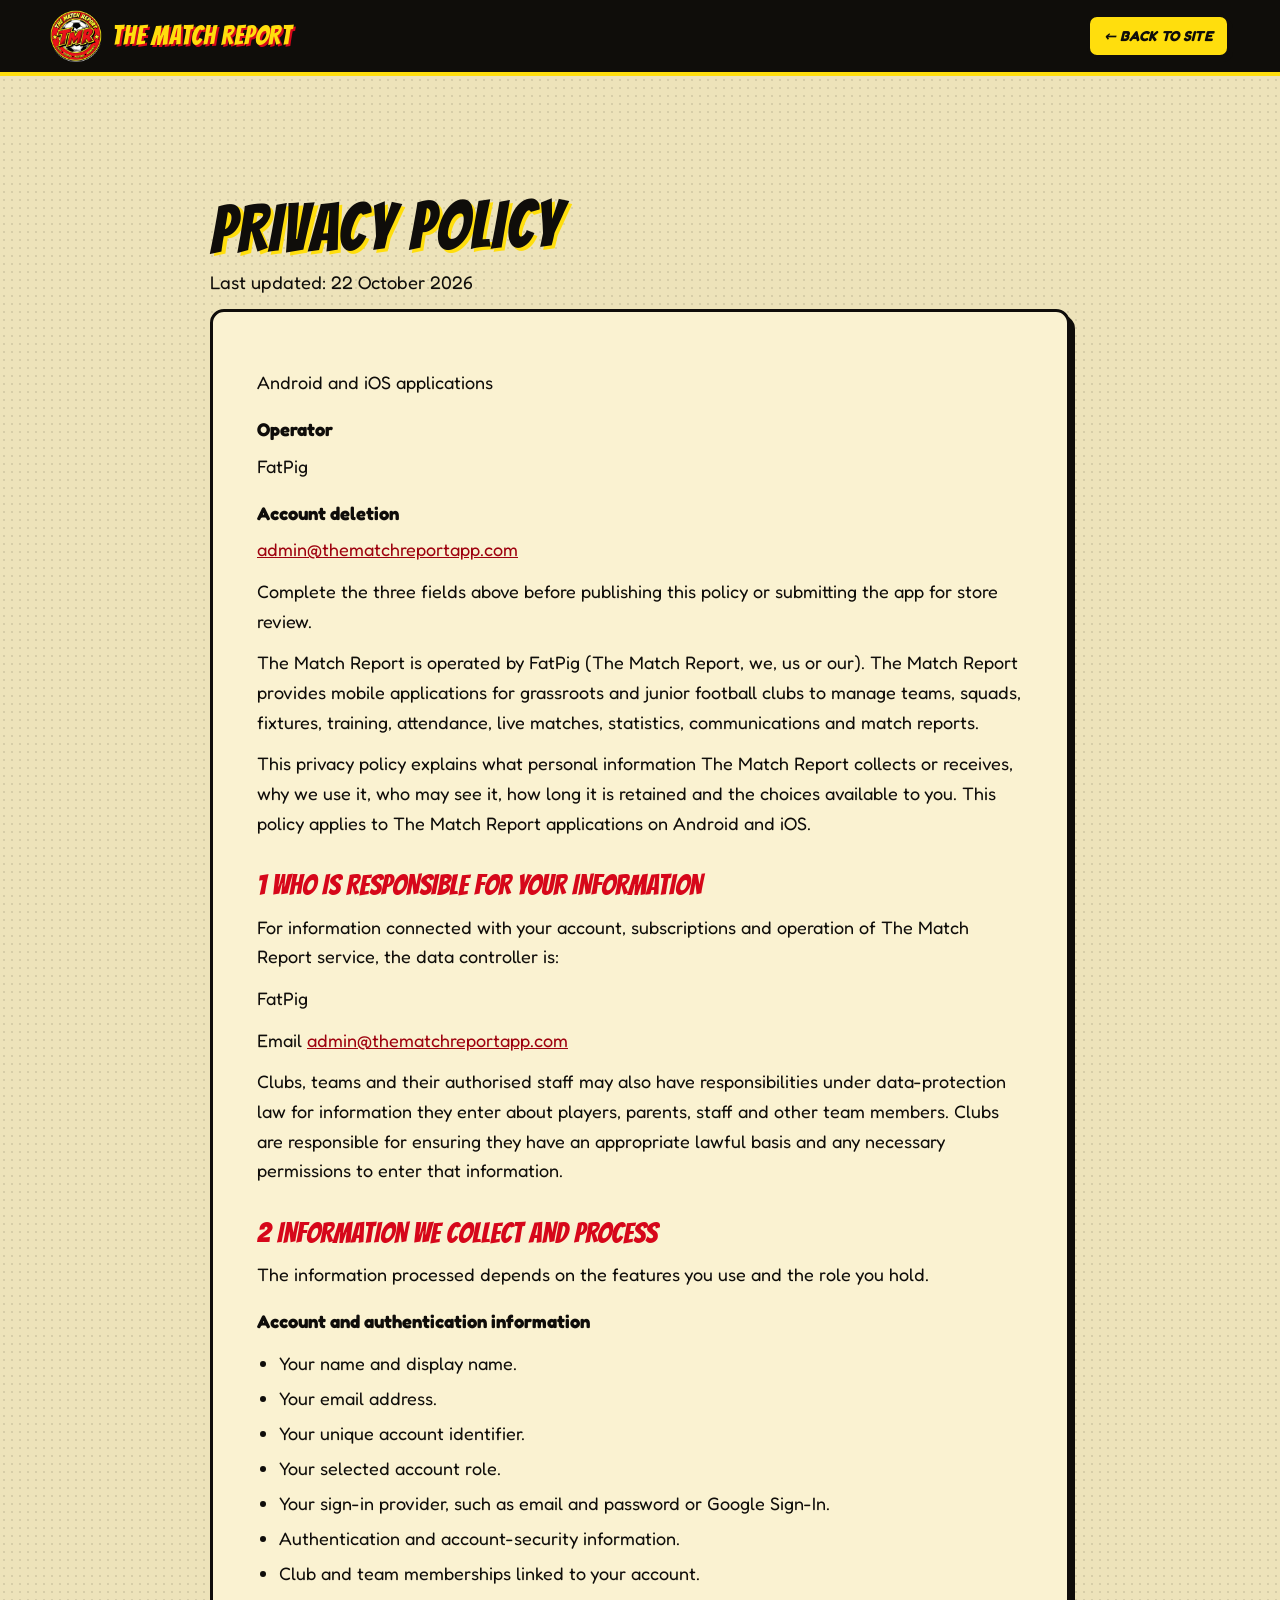
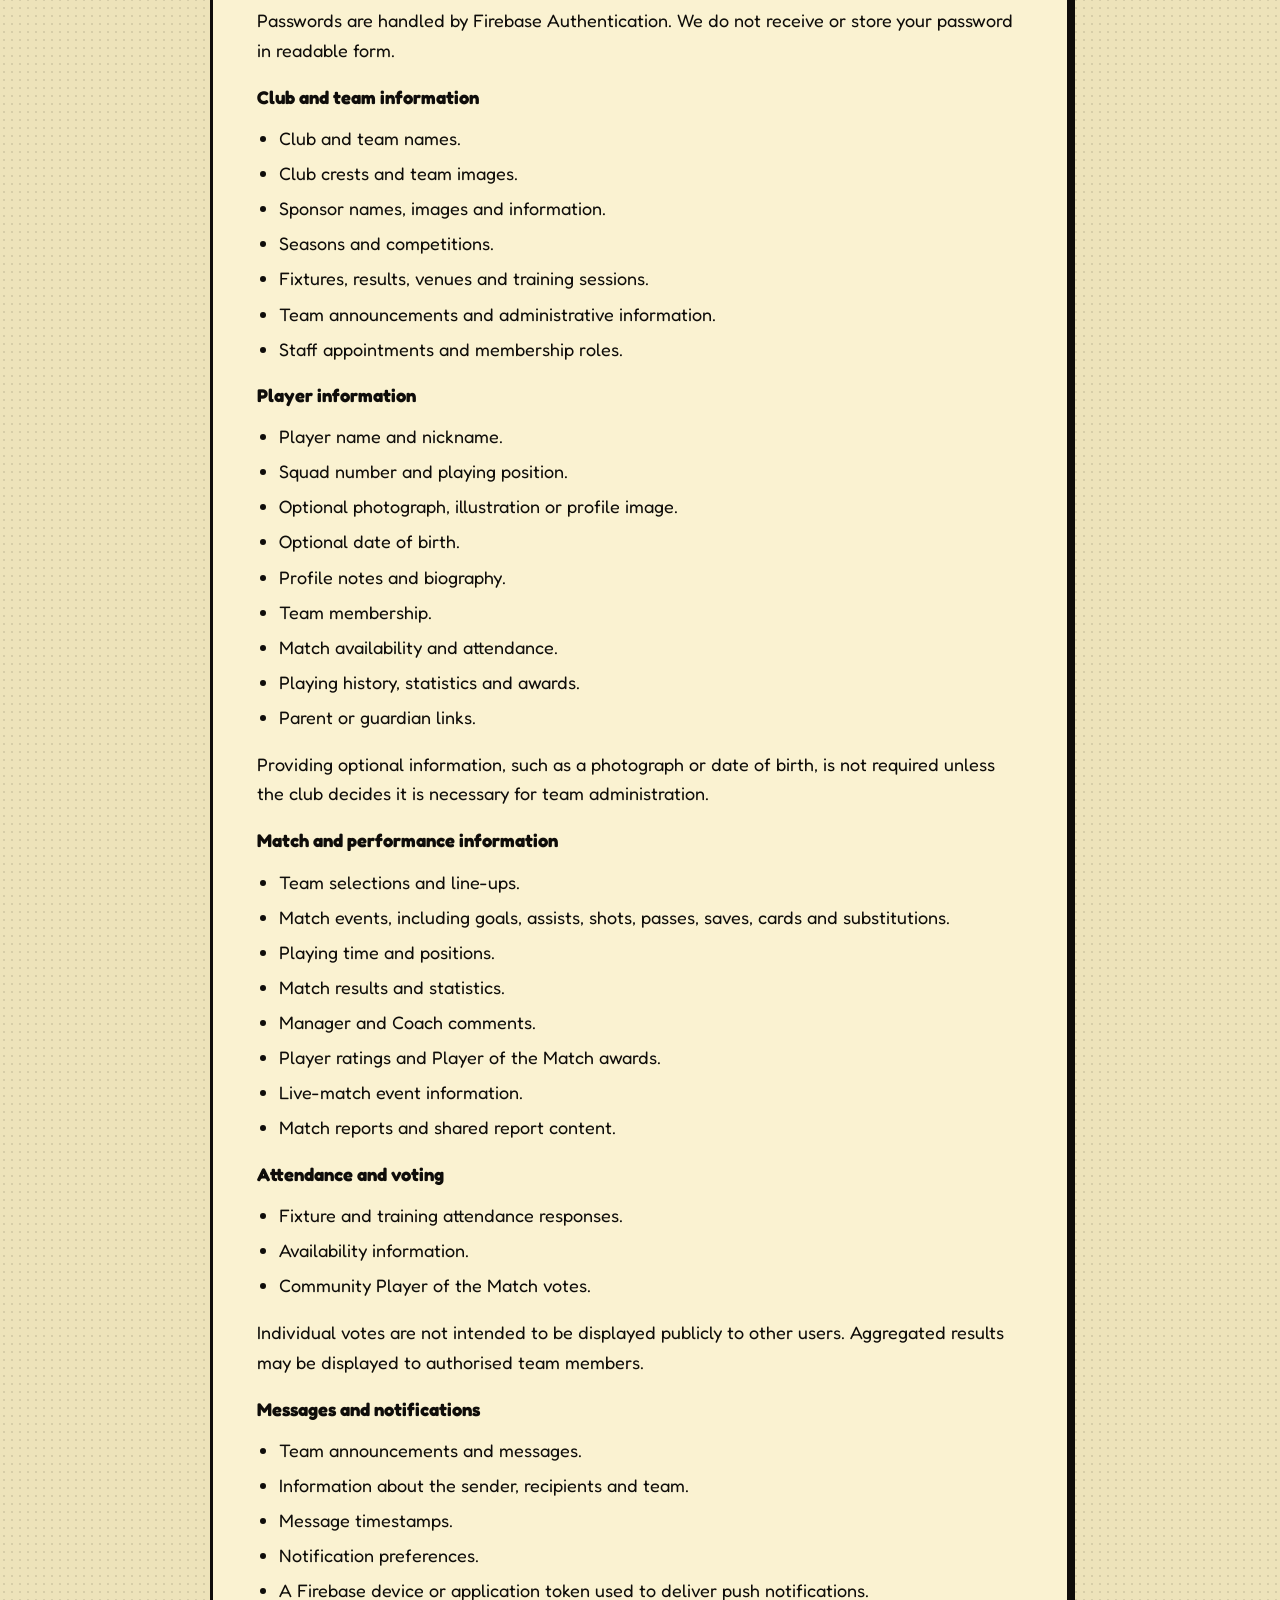
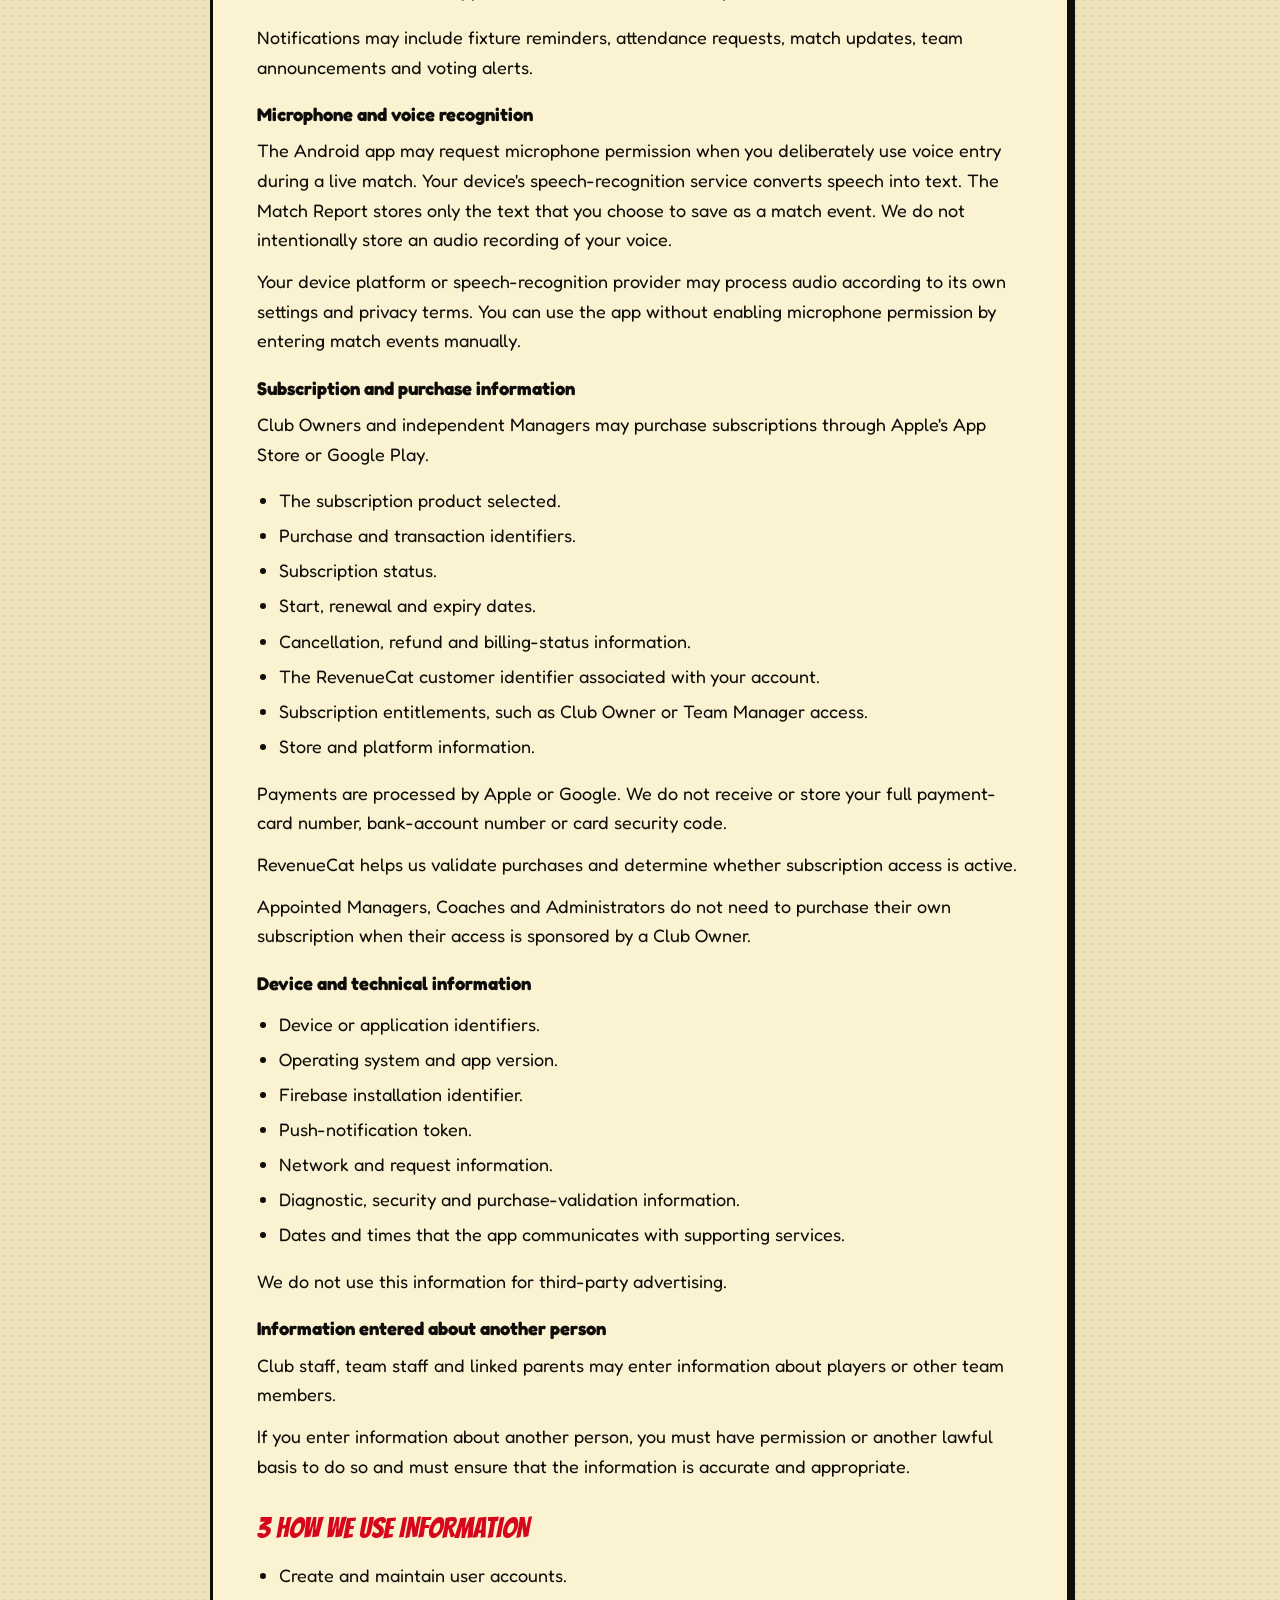
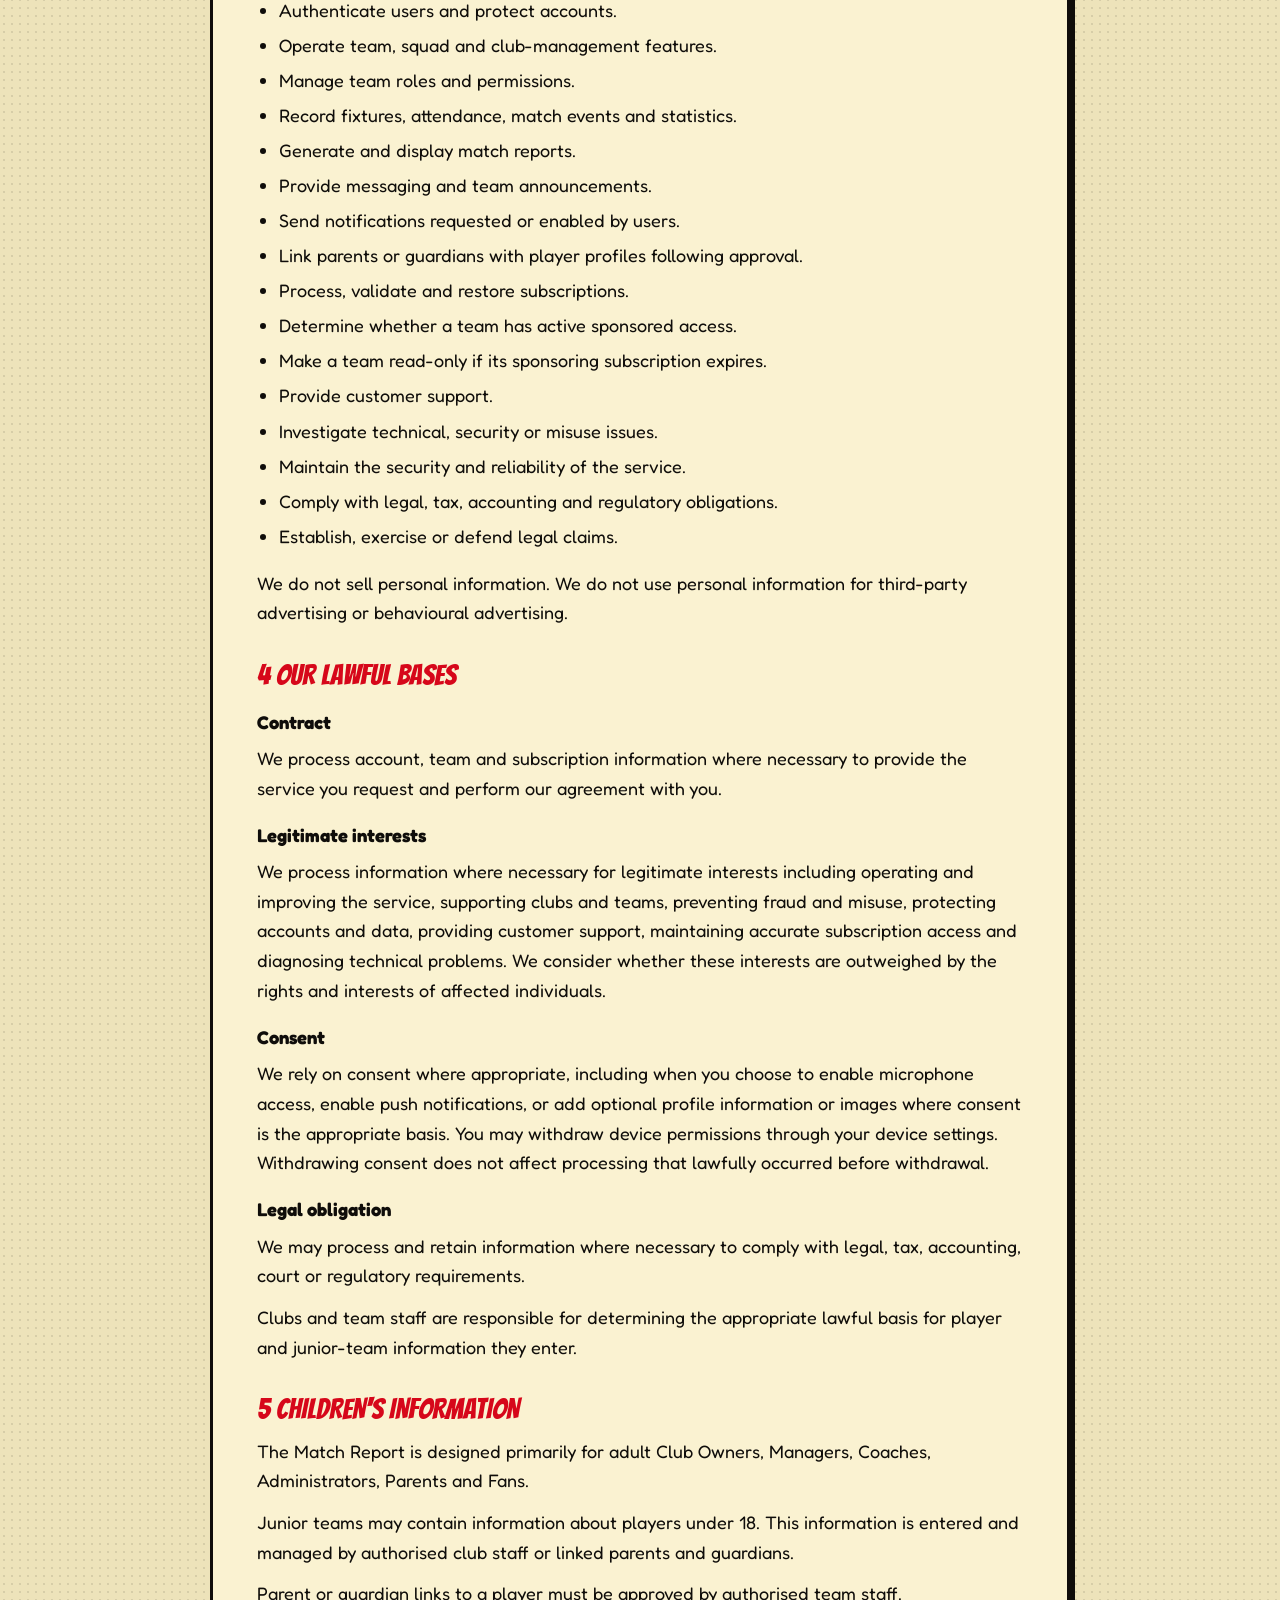
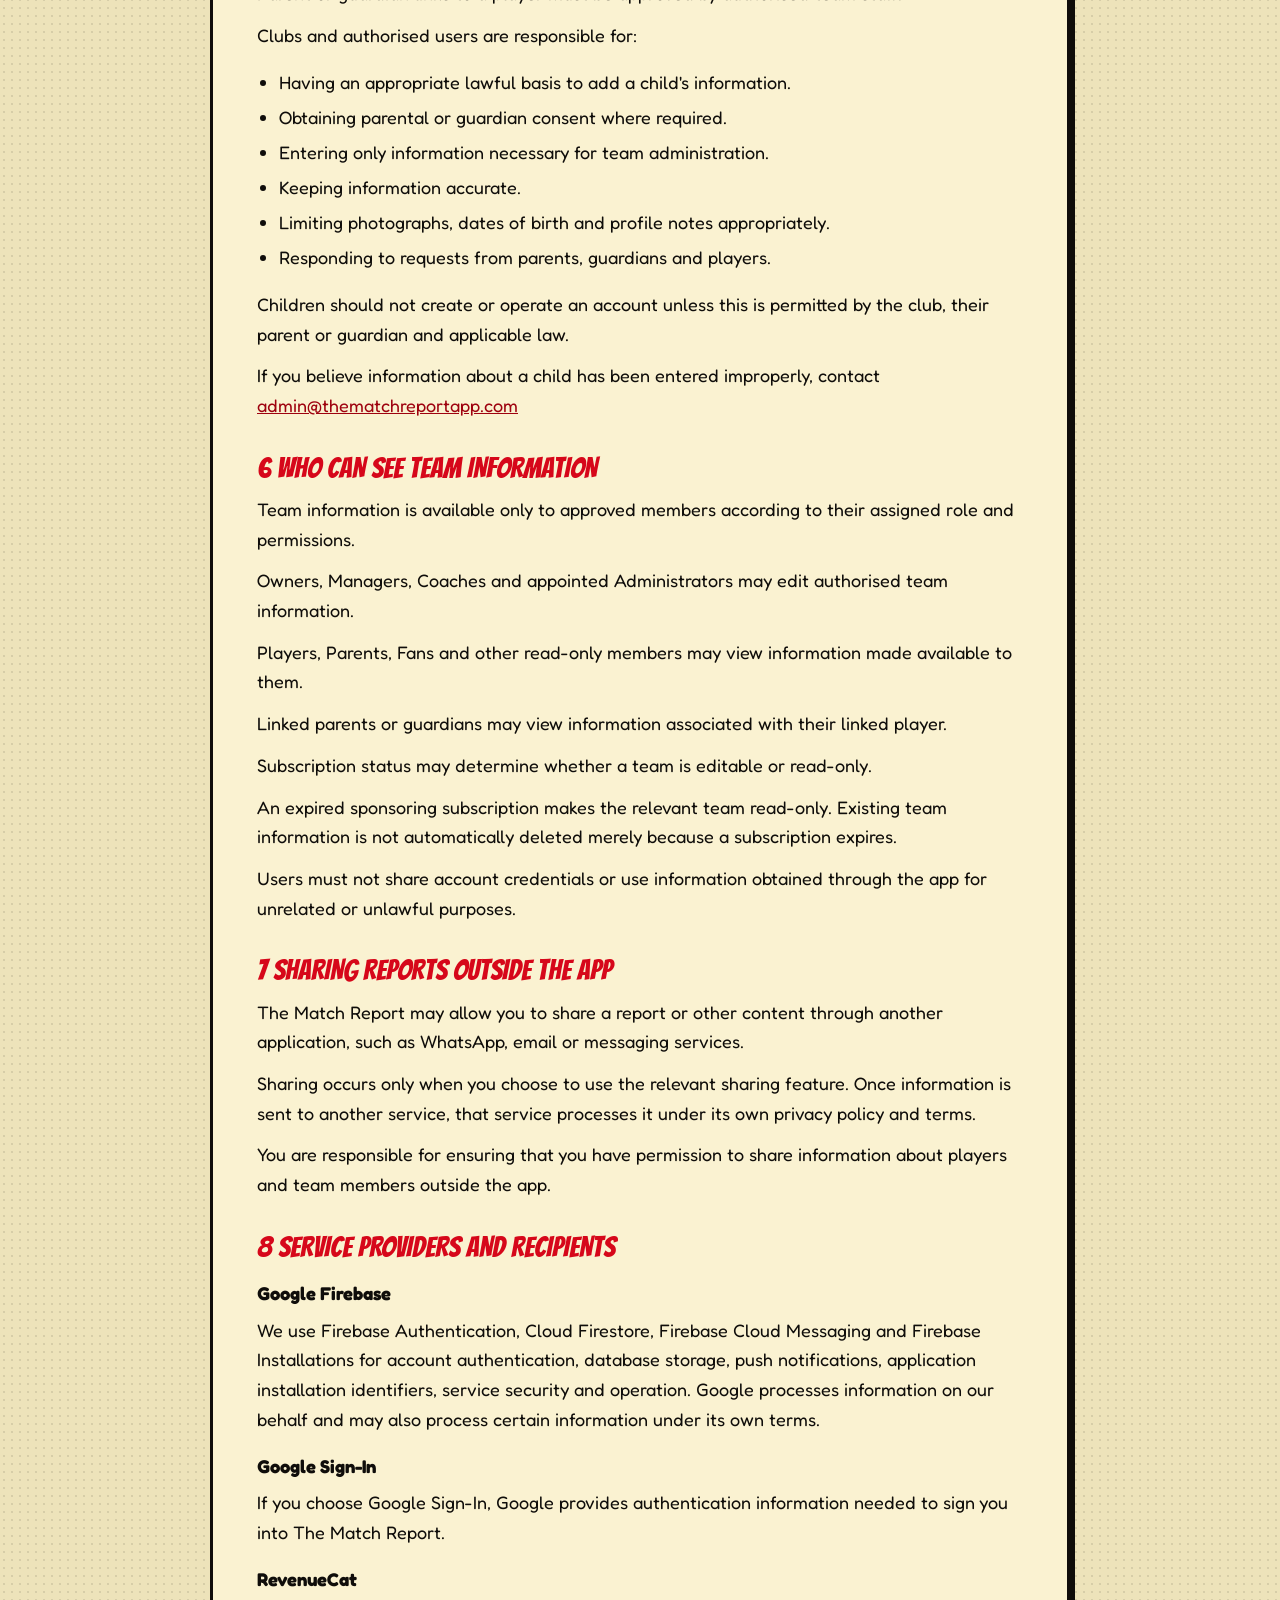
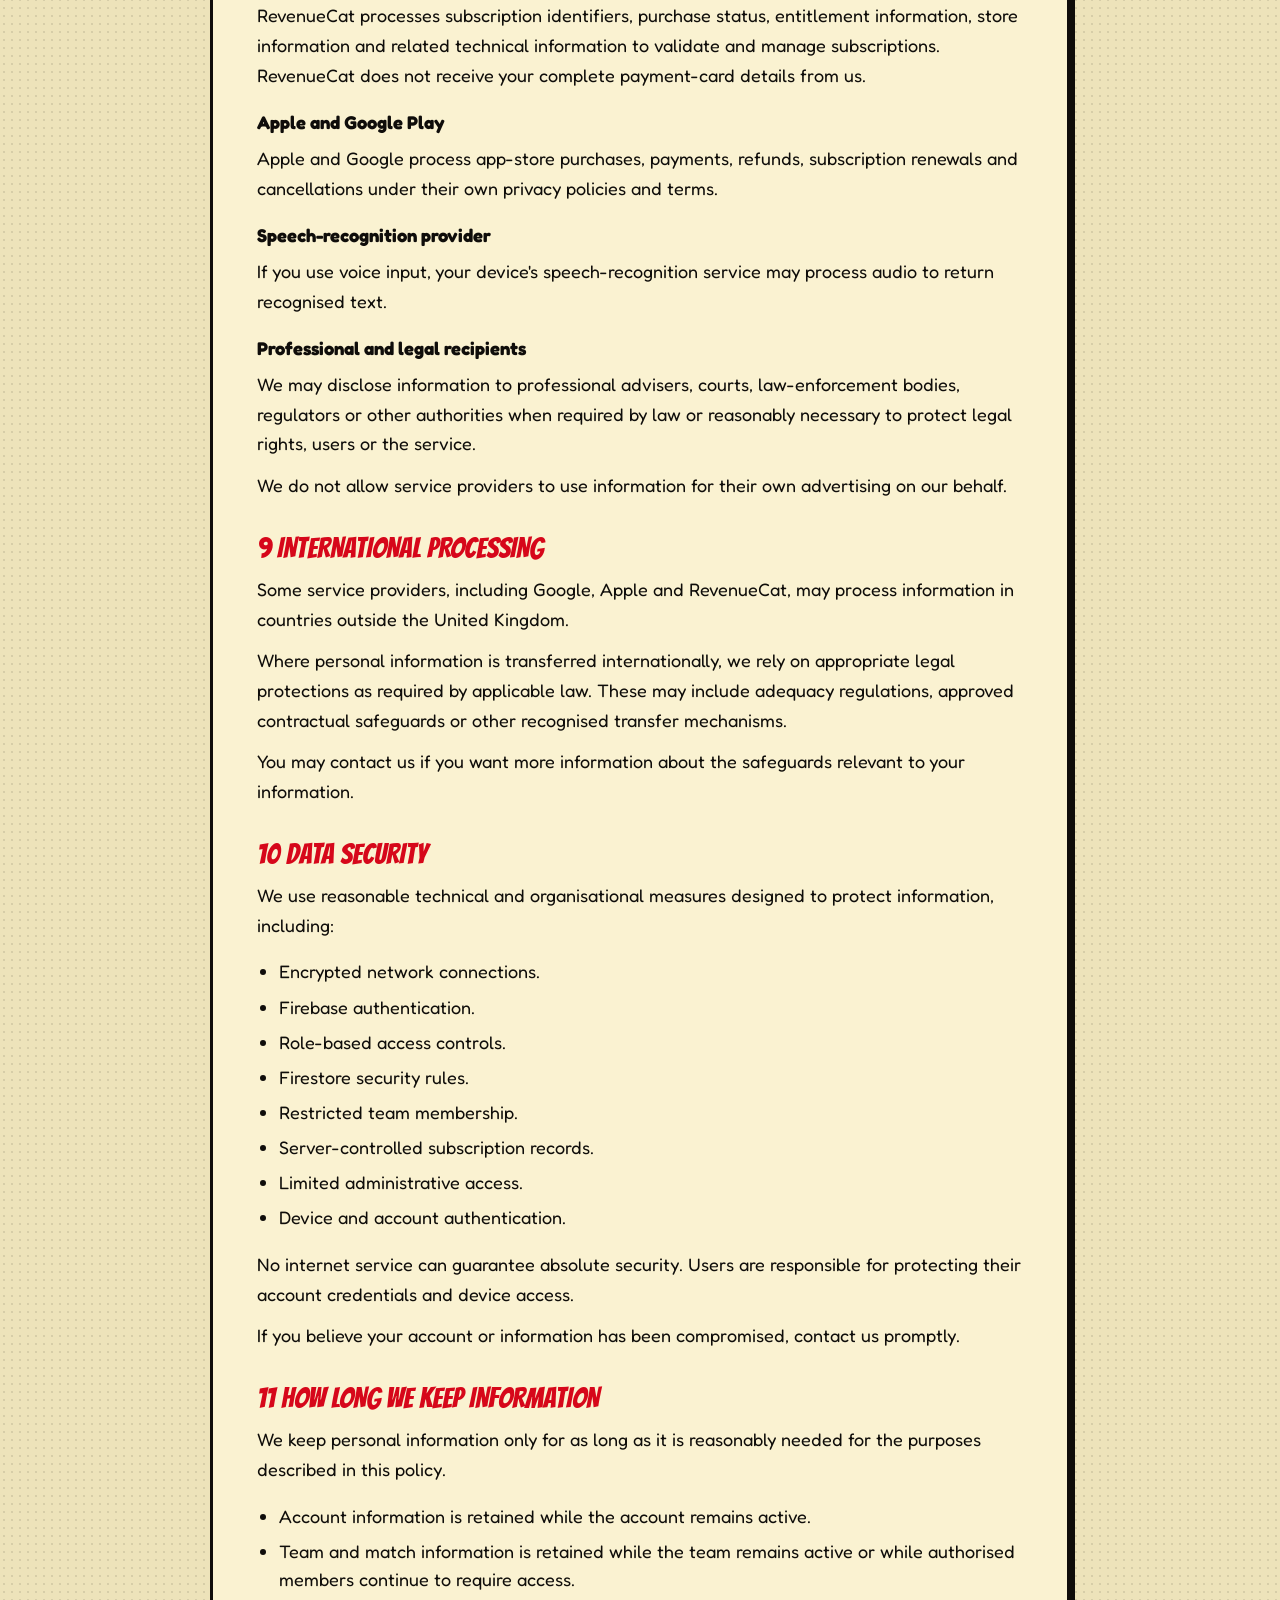
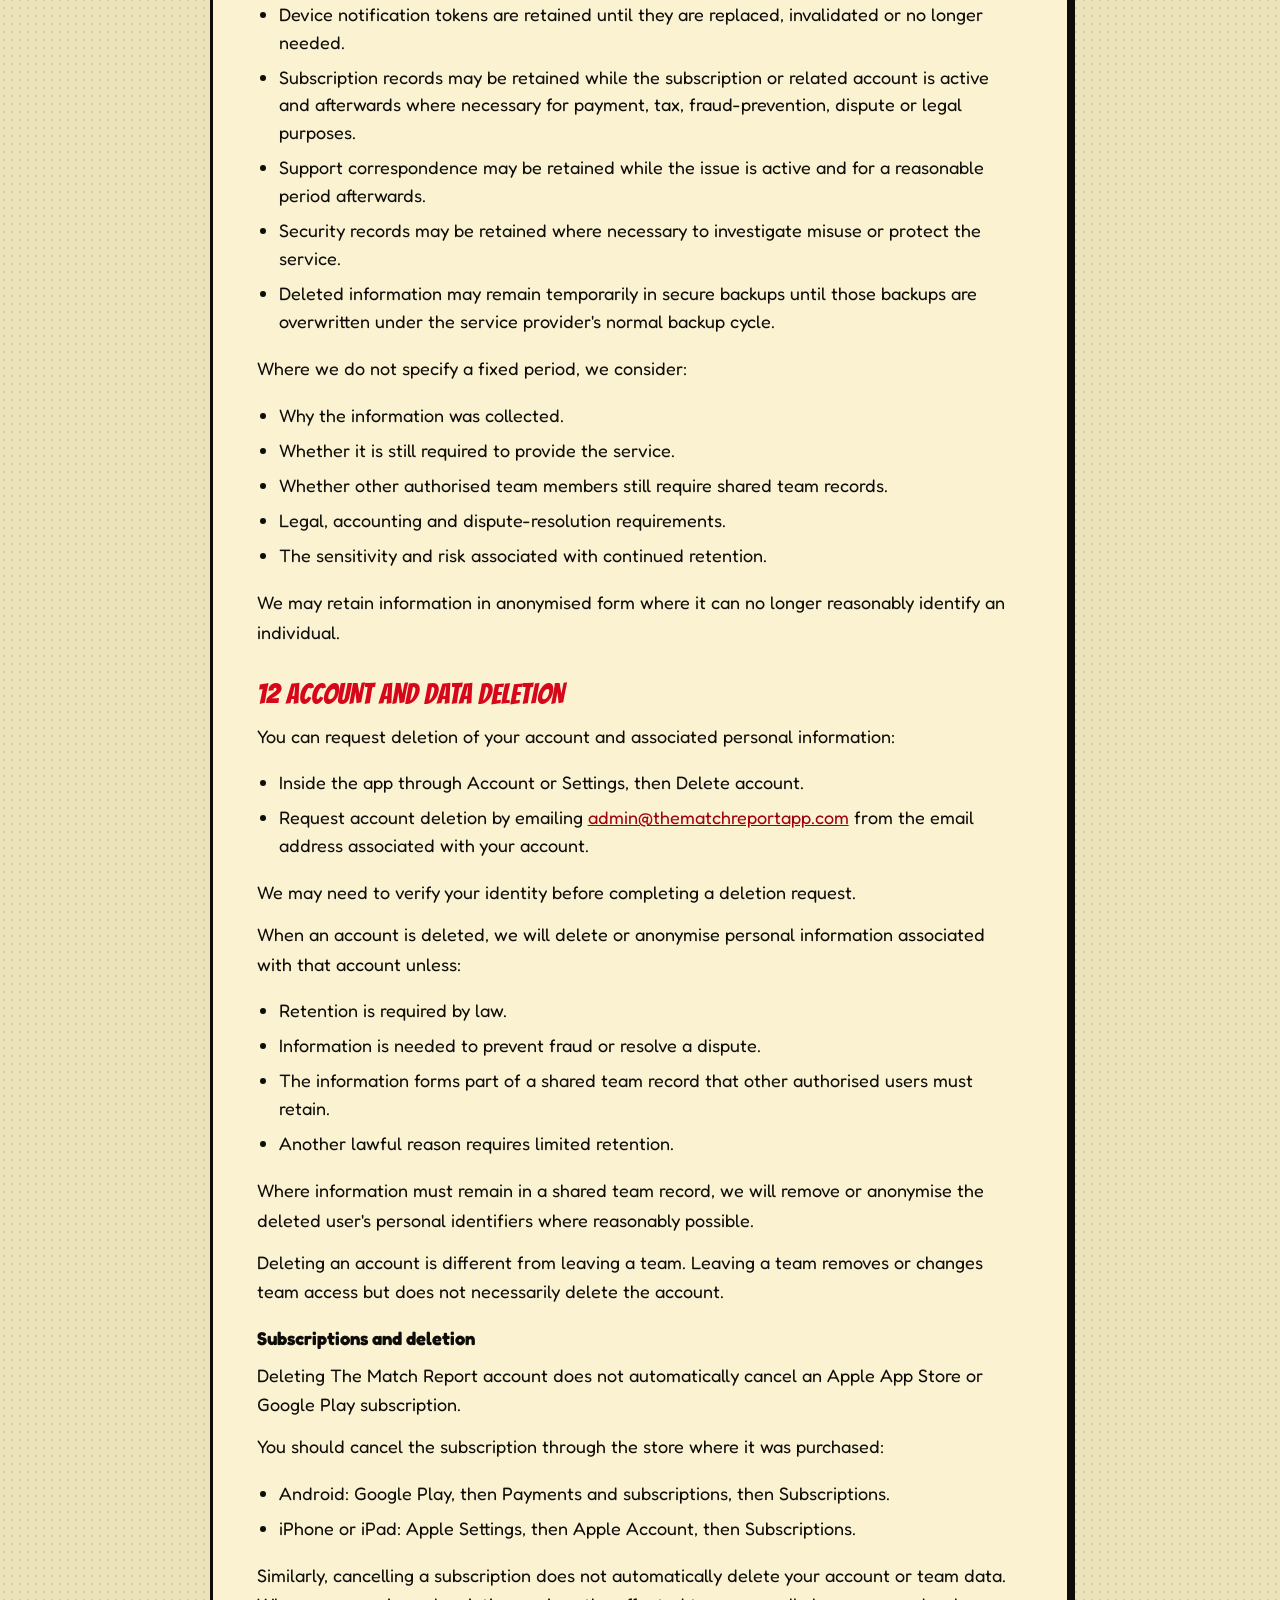
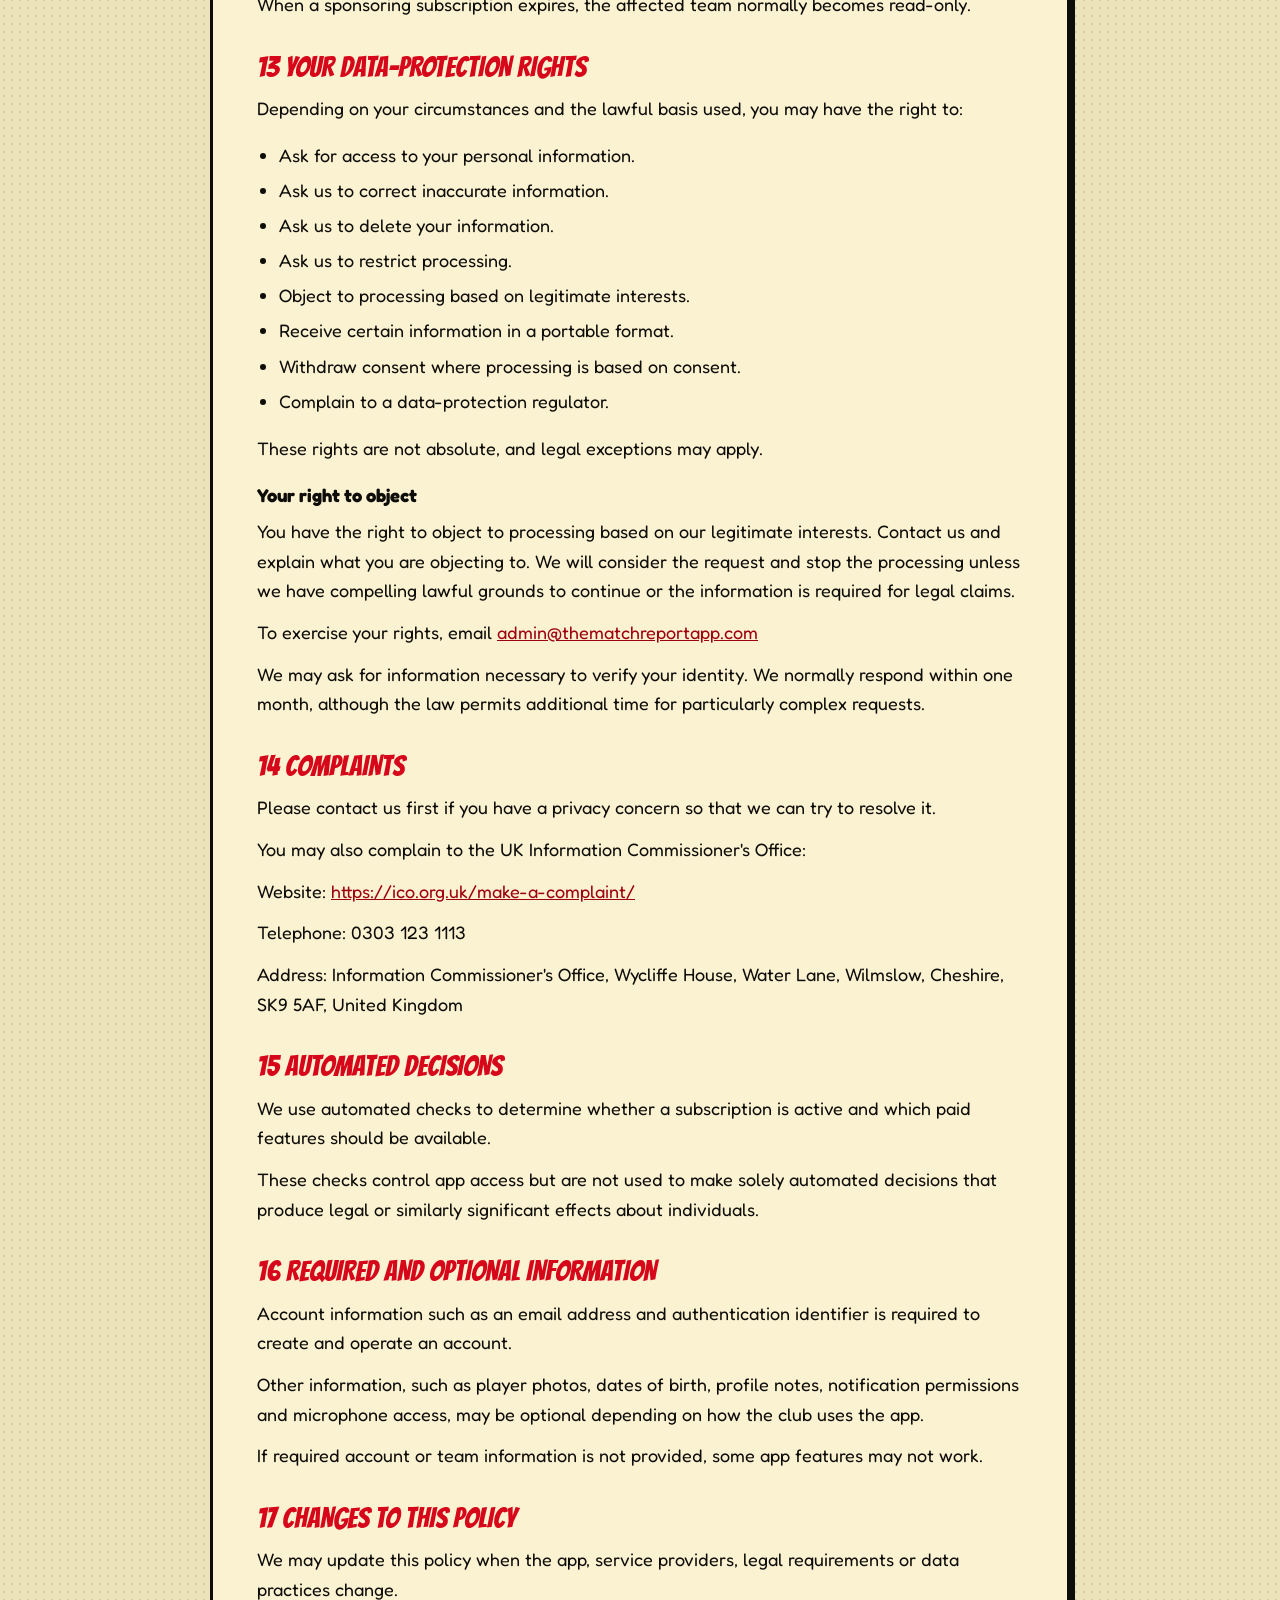
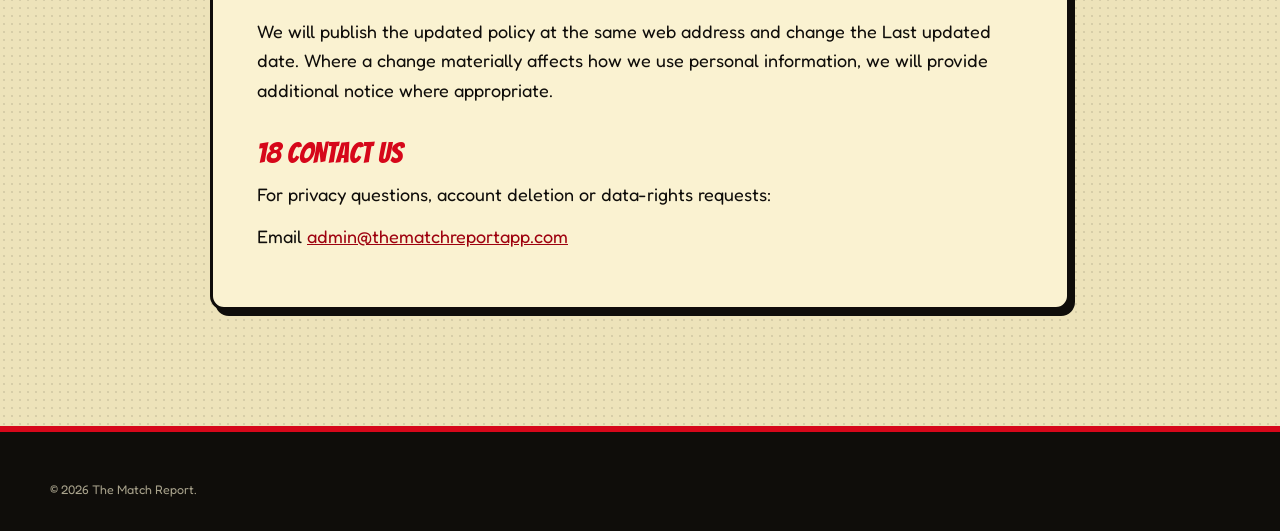
==== commit 0012b545: "Publish the updated privacy policy and add a basic homepage to the GitHub Pages site." ====
--- a/privacy.html
+++ b/privacy.html
@@ -1,89 +1,243 @@
 <!doctype html>
 <html lang="en-GB">
 <head>
-  <meta charset="utf-8">
-  <meta name="viewport" content="width=device-width, initial-scale=1">
-  <title>Privacy Policy | The Match Report</title>
-  <meta name="description" content="How The Match Report collects, uses and protects your information.">
-  <meta name="theme-color" content="#D6071A">
-  <link rel="icon" type="image/png" href="assets/img/favicon.png">
-  <link rel="preload" href="assets/fonts/bangers-latin-400-normal.woff2" as="font" type="font/woff2" crossorigin>
-  <link rel="stylesheet" href="css/styles.css">
-  <style>
+<meta charset="utf-8"/>
+<meta content="width=device-width, initial-scale=1" name="viewport"/>
+<title>Privacy Policy | The Match Report</title>
+<meta content="How The Match Report collects, uses and protects your information." name="description"/>
+<meta content="#D6071A" name="theme-color"/>
+<link href="assets/img/favicon.png" rel="icon" type="image/png"/>
+<link as="font" crossorigin="" href="assets/fonts/bangers-latin-400-normal.woff2" rel="preload" type="font/woff2"/>
+<link href="css/styles.css" rel="stylesheet"/>
+<style>
     .policy h2 { font-family: var(--display); font-weight: 400; text-transform: uppercase; font-size: 1.8rem; margin: 2rem 0 .6rem; color: var(--scarlet); }
     .policy ul { padding-left: 1.2em; }
     .policy li { margin-bottom: .4em; }
     .policy .panel { padding: clamp(20px, 4vw, 44px); }
-  </style>
+  
+    .policy h3 { margin: 1.4rem 0 .45rem; font-size: 1.15rem; font-weight: 800; }
+    .policy p { margin: .75rem 0; line-height: 1.65; }
+    .policy li { line-height: 1.55; }
+</style>
 </head>
 <body>
 <header class="site-header">
-  <div class="wrap header-inner">
-    <a href="index.html" class="brand" aria-label="The Match Report home">
-      <img src="assets/img/logo.webp" alt="" width="52" height="52">
-      <span class="brand-word">The Match Report</span>
-    </a>
-    <nav class="site-nav" style="display:flex"><a href="index.html" class="btn btn-yellow btn-sm">← Back to site</a></nav>
-  </div>
+<div class="wrap header-inner">
+<a aria-label="The Match Report home" class="brand" href="index.html">
+<img alt="" height="52" src="assets/img/logo.webp" width="52"/>
+<span class="brand-word">The Match Report</span>
+</a>
+<nav class="site-nav" style="display:flex"><a class="btn btn-yellow btn-sm" href="index.html">← Back to site</a></nav>
+</div>
 </header>
-
 <main class="section newsprint policy">
-  <div class="wrap narrow">
-    <h1 class="comic-title">Privacy Policy</h1>
-    <p class="lead">Last updated: 7 October 2026</p>
-
-    <!-- IMPORTANT: this is a starting draft based on how the app works.
-         Have it checked against your actual data practices (and UK GDPR / the ICO Children's Code)
-         before publishing. Replace the contact details below. -->
-
-    <div class="panel">
-      <p>The Match Report (“we”, “us”) provides an app for grassroots and junior football clubs to manage squads, record matches and share match reports. This policy explains what information the app handles and why.</p>
-
-      <h2>Information we collect</h2>
-      <ul>
-        <li><strong>Account details</strong>: your name, email address and sign-in method (email/password or Google) so you can sign in on iPhone and Android.</li>
-        <li><strong>Club and team information</strong> entered by club staff: club name, crest, sponsor details, fixtures, training sessions and venues.</li>
-        <li><strong>Player profiles</strong>: name, nickname, squad number, position, optional photo or illustration, optional date of birth and profile notes.</li>
-        <li><strong>Match data</strong>: line-ups, match events (goals, assists, passes, shots, cards, substitutions), minutes played, statistics, manager and coach comments and Player of the Match awards.</li>
-        <li><strong>Attendance and votes</strong>: attendance replies and community Player of the Match votes. Votes are kept confidential.</li>
-        <li><strong>Messages and notifications</strong>: team announcements, plus a device token so we can send push notifications.</li>
-        <li><strong>Voice events</strong>: if you use the microphone during a live game, your speech is turned into text using your device’s speech recognition service. Only the text you choose to save is stored.</li>
-      </ul>
-
-      <h2>How we use it</h2>
-      <ul>
-        <li>To run the app’s features: squads, live match recording, reports, statistics, attendance and messaging.</li>
-        <li>To let approved members of your team see the team’s information.</li>
-        <li>To send the notifications you’ve enabled, such as match events, attendance requests and voting alerts.</li>
-        <li>To keep the service secure and working properly.</li>
-      </ul>
-      <p>We do not sell your personal information or use it for advertising.</p>
-
-      <h2>Children’s information</h2>
-      <p>Junior teams may include information about players under 18. This information is entered and managed by club staff and linked parents or guardians. Parent links to a child player must be approved by a team owner, manager or admin. Clubs are responsible for making sure they have the right consent to add players’ details.</p>
-
-      <h2>Who can see your information</h2>
-      <p>Team information is visible only to approved members of that team, according to their role (owner, admin, manager, coach, player, parent or supporter). Match reports you choose to share, for example to WhatsApp, are shared by you through that service.</p>
-
-      <h2>Where it’s stored</h2>
-      <p>Data is stored using Google Firebase (Authentication, Cloud Firestore and Cloud Messaging). Google processes this data on our behalf.</p>
-
-      <h2>Keeping and deleting data</h2>
-      <p>We keep information while your account or team is active. Club staff can delete players and match reports in the app. To delete your account and associated data, contact us at the address below.</p>
-
-      <h2>Your rights</h2>
-      <p>Under UK data protection law you can ask to access, correct or delete your personal information, or object to how it’s used. You can also complain to the Information Commissioner’s Office (ico.org.uk).</p>
-
-      <h2>Contact</h2>
-      <p>Email: <a href="mailto:support@thematchreport.app">support@thematchreport.app</a></p>
-    </div>
-  </div>
+<div class="wrap narrow">
+<h1 class="comic-title">Privacy Policy</h1>
+<p class="lead">Last updated: 22 October 2026</p>
+
+<div class="panel"><p>Android and iOS applications</p><h3>Operator</h3><p>FatPig</p><h3>Account deletion</h3><p><a href="mailto:admin@thematchreportapp.com">admin@thematchreportapp.com</a></p><p>Complete the three fields above before publishing this policy or submitting the app for store review.</p><p>The Match Report is operated by FatPig (The Match Report, we, us or our). The Match Report provides mobile applications for grassroots and junior football clubs to manage teams, squads, fixtures, training, attendance, live matches, statistics, communications and match reports.</p><p>This privacy policy explains what personal information The Match Report collects or receives, why we use it, who may see it, how long it is retained and the choices available to you. This policy applies to The Match Report applications on Android and iOS.</p><h2>1 Who is responsible for your information</h2><p>For information connected with your account, subscriptions and operation of The Match Report service, the data controller is:</p><p>FatPig</p><p>Email <a href="mailto:admin@thematchreportapp.com">admin@thematchreportapp.com</a></p><p>Clubs, teams and their authorised staff may also have responsibilities under data-protection law for information they enter about players, parents, staff and other team members. Clubs are responsible for ensuring they have an appropriate lawful basis and any necessary permissions to enter that information.</p><h2>2 Information we collect and process</h2><p>The information processed depends on the features you use and the role you hold.</p><h3>Account and authentication information</h3><ul><li>Your name and display name.</li><li>Your email address.</li><li>Your unique account identifier.</li><li>Your selected account role.</li><li>Your sign-in provider, such as email and password or Google Sign-In.</li><li>Authentication and account-security information.</li><li>Club and team memberships linked to your account.</li></ul><p>Passwords are handled by Firebase Authentication. We do not receive or store your password in readable form.</p><h3>Club and team information</h3><ul><li>Club and team names.</li><li>Club crests and team images.</li><li>Sponsor names, images and information.</li><li>Seasons and competitions.</li><li>Fixtures, results, venues and training sessions.</li><li>Team announcements and administrative information.</li><li>Staff appointments and membership roles.</li></ul><h3>Player information</h3><ul><li>Player name and nickname.</li><li>Squad number and playing position.</li><li>Optional photograph, illustration or profile image.</li><li>Optional date of birth.</li><li>Profile notes and biography.</li><li>Team membership.</li><li>Match availability and attendance.</li><li>Playing history, statistics and awards.</li><li>Parent or guardian links.</li></ul><p>Providing optional information, such as a photograph or date of birth, is not required unless the club decides it is necessary for team administration.</p><h3>Match and performance information</h3><ul><li>Team selections and line-ups.</li><li>Match events, including goals, assists, shots, passes, saves, cards and substitutions.</li><li>Playing time and positions.</li><li>Match results and statistics.</li><li>Manager and Coach comments.</li><li>Player ratings and Player of the Match awards.</li><li>Live-match event information.</li><li>Match reports and shared report content.</li></ul><h3>Attendance and voting</h3><ul><li>Fixture and training attendance responses.</li><li>Availability information.</li><li>Community Player of the Match votes.</li></ul><p>Individual votes are not intended to be displayed publicly to other users. Aggregated results may be displayed to authorised team members.</p><h3>Messages and notifications</h3><ul><li>Team announcements and messages.</li><li>Information about the sender, recipients and team.</li><li>Message timestamps.</li><li>Notification preferences.</li><li>A Firebase device or application token used to deliver push notifications.</li></ul><p>Notifications may include fixture reminders, attendance requests, match updates, team announcements and voting alerts.</p><h3>Microphone and voice recognition</h3><p>The Android app may request microphone permission when you deliberately use voice entry during a live match. Your device's speech-recognition service converts speech into text. The Match Report stores only the text that you choose to save as a match event. We do not intentionally store an audio recording of your voice.</p><p>Your device platform or speech-recognition provider may process audio according to its own settings and privacy terms. You can use the app without enabling microphone permission by entering match events manually.</p><h3>Subscription and purchase information</h3><p>Club Owners and independent Managers may purchase subscriptions through Apple's App Store or Google Play.</p><ul><li>The subscription product selected.</li><li>Purchase and transaction identifiers.</li><li>Subscription status.</li><li>Start, renewal and expiry dates.</li><li>Cancellation, refund and billing-status information.</li><li>The RevenueCat customer identifier associated with your account.</li><li>Subscription entitlements, such as Club Owner or Team Manager access.</li><li>Store and platform information.</li></ul><p>Payments are processed by Apple or Google. We do not receive or store your full payment-card number, bank-account number or card security code.</p><p>RevenueCat helps us validate purchases and determine whether subscription access is active.</p><p>Appointed Managers, Coaches and Administrators do not need to purchase their own subscription when their access is sponsored by a Club Owner.</p><h3>Device and technical information</h3><ul><li>Device or application identifiers.</li><li>Operating system and app version.</li><li>Firebase installation identifier.</li><li>Push-notification token.</li><li>Network and request information.</li><li>Diagnostic, security and purchase-validation information.</li><li>Dates and times that the app communicates with supporting services.</li></ul><p>We do not use this information for third-party advertising.</p><h3>Information entered about another person</h3><p>Club staff, team staff and linked parents may enter information about players or other team members.</p><p>If you enter information about another person, you must have permission or another lawful basis to do so and must ensure that the information is accurate and appropriate.</p><h2>3 How we use information</h2><ul><li>Create and maintain user accounts.</li><li>Authenticate users and protect accounts.</li><li>Operate team, squad and club-management features.</li><li>Manage team roles and permissions.</li><li>Record fixtures, attendance, match events and statistics.</li><li>Generate and display match reports.</li><li>Provide messaging and team announcements.</li><li>Send notifications requested or enabled by users.</li><li>Link parents or guardians with player profiles following approval.</li><li>Process, validate and restore subscriptions.</li><li>Determine whether a team has active sponsored access.</li><li>Make a team read-only if its sponsoring subscription expires.</li><li>Provide customer support.</li><li>Investigate technical, security or misuse issues.</li><li>Maintain the security and reliability of the service.</li><li>Comply with legal, tax, accounting and regulatory obligations.</li><li>Establish, exercise or defend legal claims.</li></ul><p>We do not sell personal information. We do not use personal information for third-party advertising or behavioural advertising.</p><h2>4 Our lawful bases</h2><h3>Contract</h3><p>We process account, team and subscription information where necessary to provide the service you request and perform our agreement with you.</p><h3>Legitimate interests</h3><p>We process information where necessary for legitimate interests including operating and improving the service, supporting clubs and teams, preventing fraud and misuse, protecting accounts and data, providing customer support, maintaining accurate subscription access and diagnosing technical problems. We consider whether these interests are outweighed by the rights and interests of affected individuals.</p><h3>Consent</h3><p>We rely on consent where appropriate, including when you choose to enable microphone access, enable push notifications, or add optional profile information or images where consent is the appropriate basis. You may withdraw device permissions through your device settings. Withdrawing consent does not affect processing that lawfully occurred before withdrawal.</p><h3>Legal obligation</h3><p>We may process and retain information where necessary to comply with legal, tax, accounting, court or regulatory requirements.</p><p>Clubs and team staff are responsible for determining the appropriate lawful basis for player and junior-team information they enter.</p><h2>5 Children's information</h2><p>The Match Report is designed primarily for adult Club Owners, Managers, Coaches, Administrators, Parents and Fans.</p><p>Junior teams may contain information about players under 18. This information is entered and managed by authorised club staff or linked parents and guardians.</p><p>Parent or guardian links to a player must be approved by authorised team staff.</p><p>Clubs and authorised users are responsible for:</p><ul><li>Having an appropriate lawful basis to add a child's information.</li><li>Obtaining parental or guardian consent where required.</li><li>Entering only information necessary for team administration.</li><li>Keeping information accurate.</li><li>Limiting photographs, dates of birth and profile notes appropriately.</li><li>Responding to requests from parents, guardians and players.</li></ul><p>Children should not create or operate an account unless this is permitted by the club, their parent or guardian and applicable law.</p><p>If you believe information about a child has been entered improperly, contact <a href="mailto:admin@thematchreportapp.com">admin@thematchreportapp.com</a></p><h2>6 Who can see team information</h2><p>Team information is available only to approved members according to their assigned role and permissions.</p><p>Owners, Managers, Coaches and appointed Administrators may edit authorised team information.</p><p>Players, Parents, Fans and other read-only members may view information made available to them.</p><p>Linked parents or guardians may view information associated with their linked player.</p><p>Subscription status may determine whether a team is editable or read-only.</p><p>An expired sponsoring subscription makes the relevant team read-only. Existing team information is not automatically deleted merely because a subscription expires.</p><p>Users must not share account credentials or use information obtained through the app for unrelated or unlawful purposes.</p><h2>7 Sharing reports outside the app</h2><p>The Match Report may allow you to share a report or other content through another application, such as WhatsApp, email or messaging services.</p><p>Sharing occurs only when you choose to use the relevant sharing feature. Once information is sent to another service, that service processes it under its own privacy policy and terms.</p><p>You are responsible for ensuring that you have permission to share information about players and team members outside the app.</p><h2>8 Service providers and recipients</h2><h3>Google Firebase</h3><p>We use Firebase Authentication, Cloud Firestore, Firebase Cloud Messaging and Firebase Installations for account authentication, database storage, push notifications, application installation identifiers, service security and operation. Google processes information on our behalf and may also process certain information under its own terms.</p><h3>Google Sign-In</h3><p>If you choose Google Sign-In, Google provides authentication information needed to sign you into The Match Report.</p><h3>RevenueCat</h3><p>RevenueCat processes subscription identifiers, purchase status, entitlement information, store information and related technical information to validate and manage subscriptions. RevenueCat does not receive your complete payment-card details from us.</p><h3>Apple and Google Play</h3><p>Apple and Google process app-store purchases, payments, refunds, subscription renewals and cancellations under their own privacy policies and terms.</p><h3>Speech-recognition provider</h3><p>If you use voice input, your device's speech-recognition service may process audio to return recognised text.</p><h3>Professional and legal recipients</h3><p>We may disclose information to professional advisers, courts, law-enforcement bodies, regulators or other authorities when required by law or reasonably necessary to protect legal rights, users or the service.</p><p>We do not allow service providers to use information for their own advertising on our behalf.</p><h2>9 International processing</h2><p>Some service providers, including Google, Apple and RevenueCat, may process information in countries outside the United Kingdom.</p><p>Where personal information is transferred internationally, we rely on appropriate legal protections as required by applicable law. These may include adequacy regulations, approved contractual safeguards or other recognised transfer mechanisms.</p><p>You may contact us if you want more information about the safeguards relevant to your information.</p><h2>10 Data security</h2><p>We use reasonable technical and organisational measures designed to protect information, including:</p><ul><li>Encrypted network connections.</li><li>Firebase authentication.</li><li>Role-based access controls.</li><li>Firestore security rules.</li><li>Restricted team membership.</li><li>Server-controlled subscription records.</li><li>Limited administrative access.</li><li>Device and account authentication.</li></ul><p>No internet service can guarantee absolute security. Users are responsible for protecting their account credentials and device access.</p><p>If you believe your account or information has been compromised, contact us promptly.</p><h2>11 How long we keep information</h2><p>We keep personal information only for as long as it is reasonably needed for the purposes described in this policy.</p><ul><li>Account information is retained while the account remains active.</li><li>Team and match information is retained while the team remains active or while authorised members continue to require access.</li><li>Device notification tokens are retained until they are replaced, invalidated or no longer needed.</li><li>Subscription records may be retained while the subscription or related account is active and afterwards where necessary for payment, tax, fraud-prevention, dispute or legal purposes.</li><li>Support correspondence may be retained while the issue is active and for a reasonable period afterwards.</li><li>Security records may be retained where necessary to investigate misuse or protect the service.</li><li>Deleted information may remain temporarily in secure backups until those backups are overwritten under the service provider's normal backup cycle.</li></ul><p>Where we do not specify a fixed period, we consider:</p><ul><li>Why the information was collected.</li><li>Whether it is still required to provide the service.</li><li>Whether other authorised team members still require shared team records.</li><li>Legal, accounting and dispute-resolution requirements.</li><li>The sensitivity and risk associated with continued retention.</li></ul><p>We may retain information in anonymised form where it can no longer reasonably identify an individual.</p><h2>12 Account and data deletion</h2><p>You can request deletion of your account and associated personal information:</p><ul><li>Inside the app through Account or Settings, then Delete account.</li><li>Request account deletion by emailing <a href="mailto:admin@thematchreportapp.com">admin@thematchreportapp.com</a> from the email address associated with your account.</li></ul><p>We may need to verify your identity before completing a deletion request.</p><p>When an account is deleted, we will delete or anonymise personal information associated with that account unless:</p><ul><li>Retention is required by law.</li><li>Information is needed to prevent fraud or resolve a dispute.</li><li>The information forms part of a shared team record that other authorised users must retain.</li><li>Another lawful reason requires limited retention.</li></ul><p>Where information must remain in a shared team record, we will remove or anonymise the deleted user's personal identifiers where reasonably possible.</p><p>Deleting an account is different from leaving a team. Leaving a team removes or changes team access but does not necessarily delete the account.</p><h3>Subscriptions and deletion</h3><p>Deleting The Match Report account does not automatically cancel an Apple App Store or Google Play subscription.</p><p>You should cancel the subscription through the store where it was purchased:</p><ul><li>Android: Google Play, then Payments and subscriptions, then Subscriptions.</li><li>iPhone or iPad: Apple Settings, then Apple Account, then Subscriptions.</li></ul><p>Similarly, cancelling a subscription does not automatically delete your account or team data. When a sponsoring subscription expires, the affected team normally becomes read-only.</p><h2>13 Your data-protection rights</h2><p>Depending on your circumstances and the lawful basis used, you may have the right to:</p><ul><li>Ask for access to your personal information.</li><li>Ask us to correct inaccurate information.</li><li>Ask us to delete your information.</li><li>Ask us to restrict processing.</li><li>Object to processing based on legitimate interests.</li><li>Receive certain information in a portable format.</li><li>Withdraw consent where processing is based on consent.</li><li>Complain to a data-protection regulator.</li></ul><p>These rights are not absolute, and legal exceptions may apply.</p><h3>Your right to object</h3><p>You have the right to object to processing based on our legitimate interests. Contact us and explain what you are objecting to. We will consider the request and stop the processing unless we have compelling lawful grounds to continue or the information is required for legal claims.</p><p>To exercise your rights, email <a href="mailto:admin@thematchreportapp.com">admin@thematchreportapp.com</a></p><p>We may ask for information necessary to verify your identity. We normally respond within one month, although the law permits additional time for particularly complex requests.</p><h2>14 Complaints</h2><p>Please contact us first if you have a privacy concern so that we can try to resolve it.</p><p>You may also complain to the UK Information Commissioner's Office:</p><p>Website: <a href="https://ico.org.uk/make-a-complaint/">https://ico.org.uk/make-a-complaint/</a></p><p>Telephone: 0303 123 1113</p><p>Address: Information Commissioner's Office, Wycliffe House, Water Lane, Wilmslow, Cheshire, SK9 5AF, United Kingdom</p><h2>15 Automated decisions</h2><p>We use automated checks to determine whether a subscription is active and which paid features should be available.</p><p>These checks control app access but are not used to make solely automated decisions that produce legal or similarly significant effects about individuals.</p><h2>16 Required and optional information</h2><p>Account information such as an email address and authentication identifier is required to create and operate an account.</p><p>Other information, such as player photos, dates of birth, profile notes, notification permissions and microphone access, may be optional depending on how the club uses the app.</p><p>If required account or team information is not provided, some app features may not work.</p><h2>17 Changes to this policy</h2><p>We may update this policy when the app, service providers, legal requirements or data practices change.</p><p>We will publish the updated policy at the same web address and change the Last updated date. Where a change materially affects how we use personal information, we will provide additional notice where appropriate.</p><h2>18 Contact us</h2><p>For privacy questions, account deletion or data-rights requests:</p><p>Email <a href="mailto:admin@thematchreportapp.com">admin@thematchreportapp.com</a></p></div>
+</div>
 </main>
-
 <footer class="site-footer">
-  <div class="wrap footer-inner">
-    <p class="legal">© 2026 The Match Report.</p>
-  </div>
+<div class="wrap footer-inner">
+<p class="legal">© 2026 The Match Report.</p>
+</div>
 </footer>
 </body>
 </html>
+
+
+
+
+
+
+
+
+
+
+
+
+
+
+
+
+
+
+
+
+
+
+
+
+
+
+
+
+
+
+
+
+
+
+
+
+
+
+
+
+
+
+
+
+
+
+
+
+
+
+
+
+
+
+
+
+
+
+
+
+
+
+
+
+
+
+
+
+
+
+
+
+
+
+
+
+
+
+
+
+
+
+
+
+
+
+
+
+
+
+
+
+
+
+
+
+
+
+
+
+
+
+
+
+
+
+
+
+
+
+
+
+
+
+
+
+
+
+
+
+
+
+
+
+
+
+
+
+
+
+
+
+
+
+
+
+
+
+
+
+
+
+
+
+
+
+
+
+
+
+
+
+
+
+
+
+
+
+
+
+
+
+
+
+
+
+
+
+
+
+
+
+
+
+
+
+
+
+
+
+
+
+
+
+
+
+
+
+
+
+
+
+
+
+
+
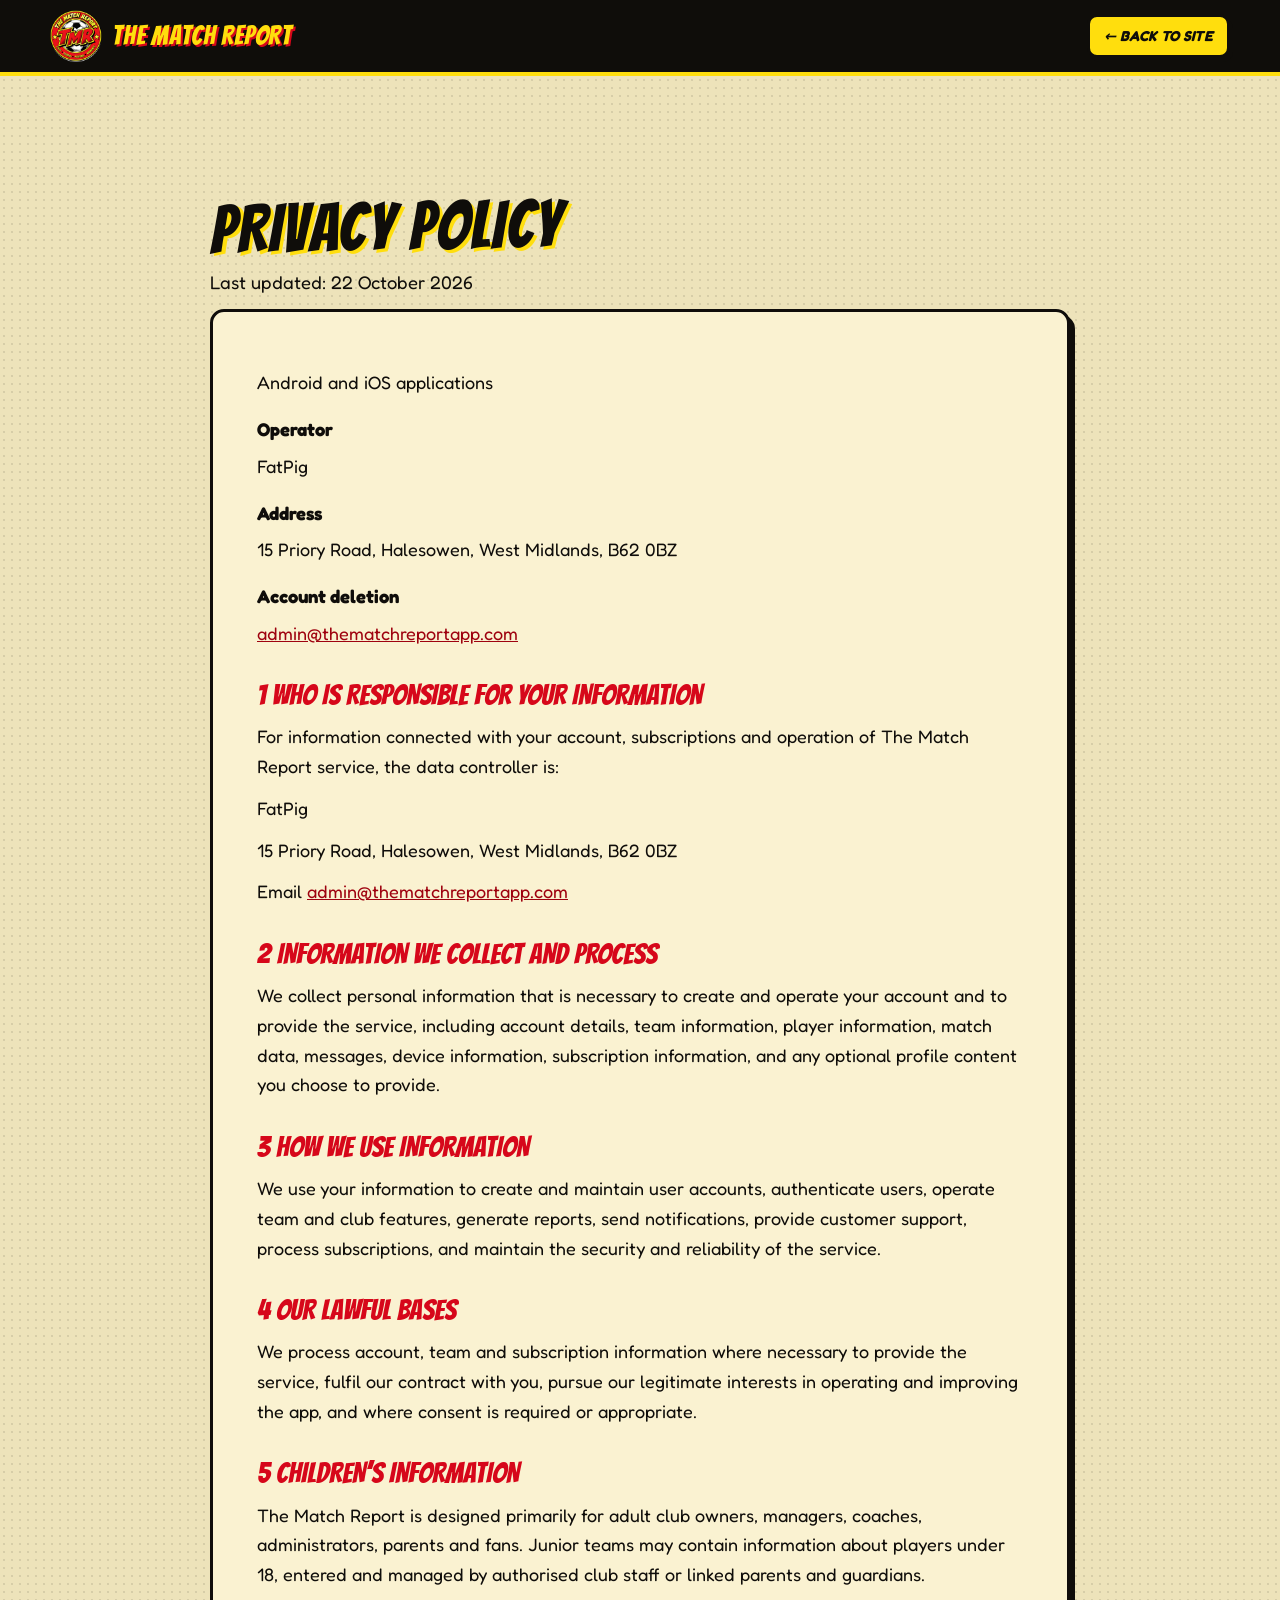
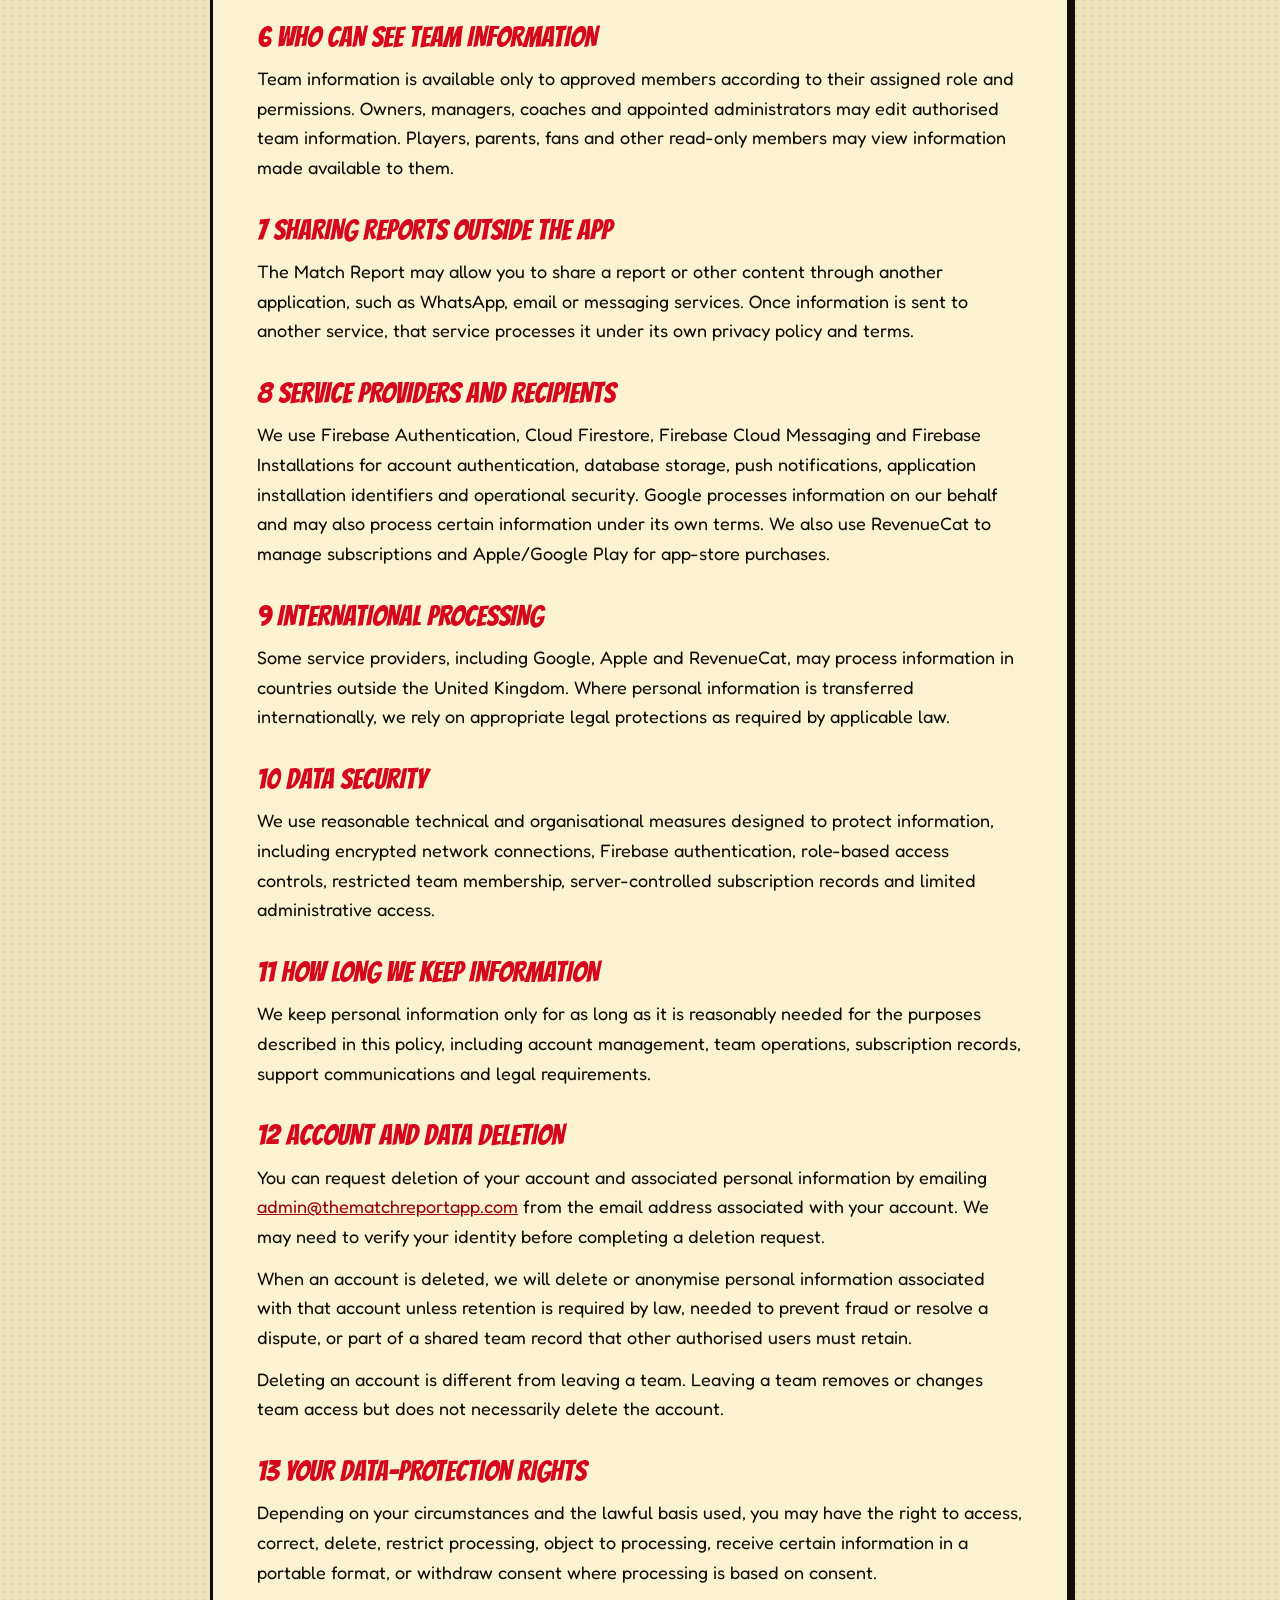
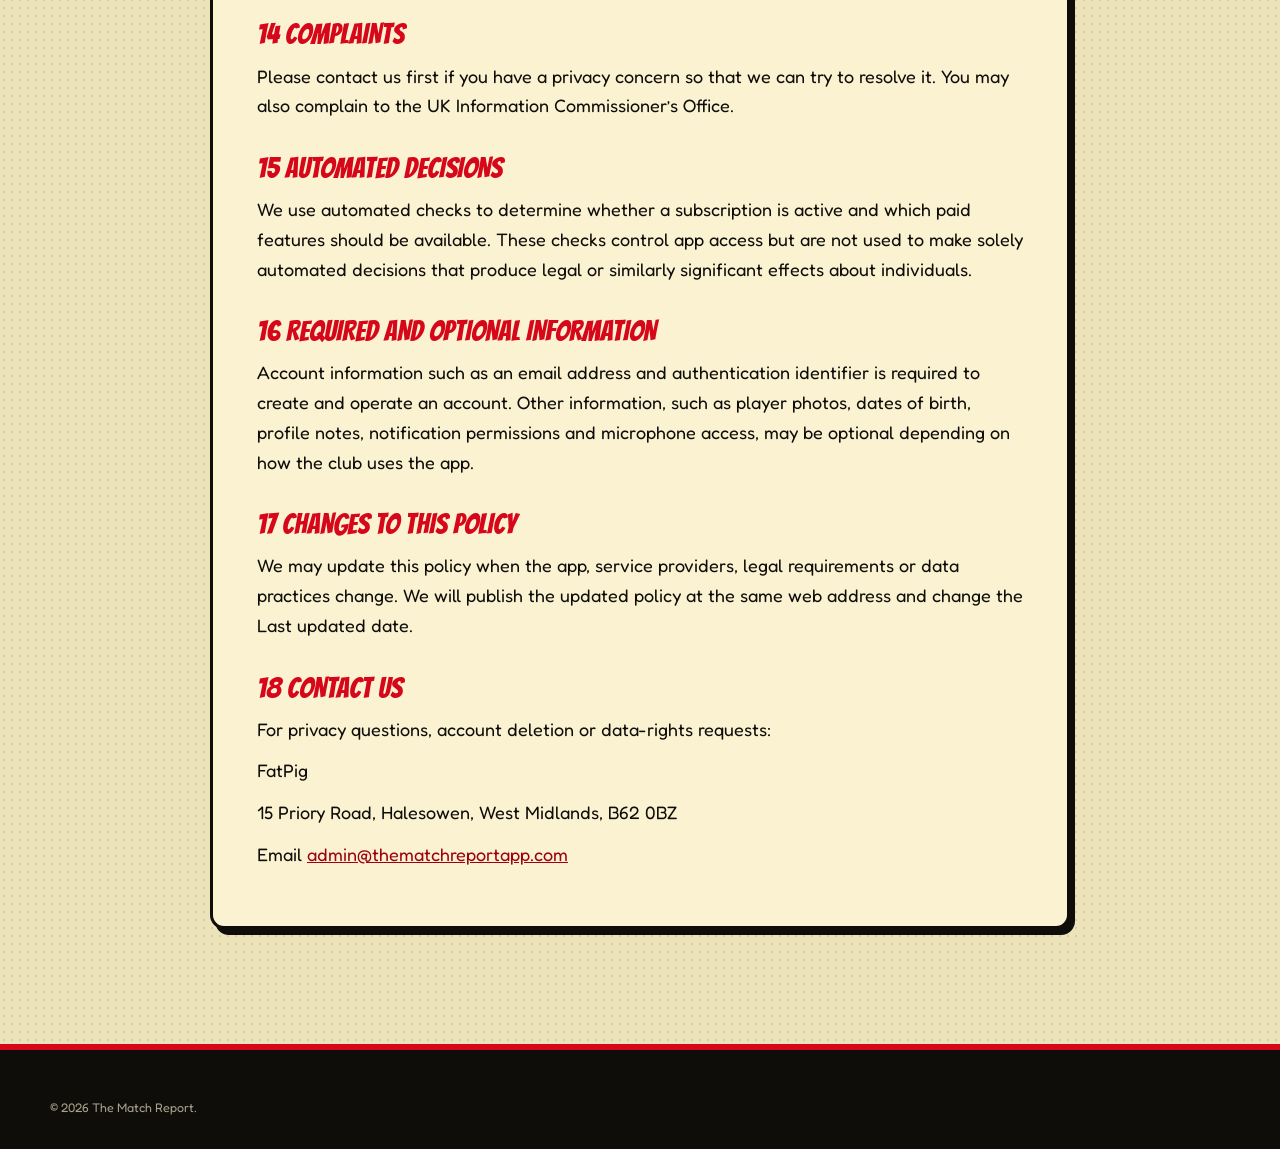
==== commit 077b451f: "Update privacy policy contact details and operator information" ====
--- a/privacy.html
+++ b/privacy.html
@@ -14,7 +14,6 @@
     .policy ul { padding-left: 1.2em; }
     .policy li { margin-bottom: .4em; }
     .policy .panel { padding: clamp(20px, 4vw, 44px); }
-  
     .policy h3 { margin: 1.4rem 0 .45rem; font-size: 1.15rem; font-weight: 800; }
     .policy p { margin: .75rem 0; line-height: 1.65; }
     .policy li { line-height: 1.55; }
@@ -35,7 +34,77 @@
 <h1 class="comic-title">Privacy Policy</h1>
 <p class="lead">Last updated: 22 October 2026</p>
 
-<div class="panel"><p>Android and iOS applications</p><h3>Operator</h3><p>FatPig</p><h3>Account deletion</h3><p><a href="mailto:admin@thematchreportapp.com">admin@thematchreportapp.com</a></p><p>Complete the three fields above before publishing this policy or submitting the app for store review.</p><p>The Match Report is operated by FatPig (The Match Report, we, us or our). The Match Report provides mobile applications for grassroots and junior football clubs to manage teams, squads, fixtures, training, attendance, live matches, statistics, communications and match reports.</p><p>This privacy policy explains what personal information The Match Report collects or receives, why we use it, who may see it, how long it is retained and the choices available to you. This policy applies to The Match Report applications on Android and iOS.</p><h2>1 Who is responsible for your information</h2><p>For information connected with your account, subscriptions and operation of The Match Report service, the data controller is:</p><p>FatPig</p><p>Email <a href="mailto:admin@thematchreportapp.com">admin@thematchreportapp.com</a></p><p>Clubs, teams and their authorised staff may also have responsibilities under data-protection law for information they enter about players, parents, staff and other team members. Clubs are responsible for ensuring they have an appropriate lawful basis and any necessary permissions to enter that information.</p><h2>2 Information we collect and process</h2><p>The information processed depends on the features you use and the role you hold.</p><h3>Account and authentication information</h3><ul><li>Your name and display name.</li><li>Your email address.</li><li>Your unique account identifier.</li><li>Your selected account role.</li><li>Your sign-in provider, such as email and password or Google Sign-In.</li><li>Authentication and account-security information.</li><li>Club and team memberships linked to your account.</li></ul><p>Passwords are handled by Firebase Authentication. We do not receive or store your password in readable form.</p><h3>Club and team information</h3><ul><li>Club and team names.</li><li>Club crests and team images.</li><li>Sponsor names, images and information.</li><li>Seasons and competitions.</li><li>Fixtures, results, venues and training sessions.</li><li>Team announcements and administrative information.</li><li>Staff appointments and membership roles.</li></ul><h3>Player information</h3><ul><li>Player name and nickname.</li><li>Squad number and playing position.</li><li>Optional photograph, illustration or profile image.</li><li>Optional date of birth.</li><li>Profile notes and biography.</li><li>Team membership.</li><li>Match availability and attendance.</li><li>Playing history, statistics and awards.</li><li>Parent or guardian links.</li></ul><p>Providing optional information, such as a photograph or date of birth, is not required unless the club decides it is necessary for team administration.</p><h3>Match and performance information</h3><ul><li>Team selections and line-ups.</li><li>Match events, including goals, assists, shots, passes, saves, cards and substitutions.</li><li>Playing time and positions.</li><li>Match results and statistics.</li><li>Manager and Coach comments.</li><li>Player ratings and Player of the Match awards.</li><li>Live-match event information.</li><li>Match reports and shared report content.</li></ul><h3>Attendance and voting</h3><ul><li>Fixture and training attendance responses.</li><li>Availability information.</li><li>Community Player of the Match votes.</li></ul><p>Individual votes are not intended to be displayed publicly to other users. Aggregated results may be displayed to authorised team members.</p><h3>Messages and notifications</h3><ul><li>Team announcements and messages.</li><li>Information about the sender, recipients and team.</li><li>Message timestamps.</li><li>Notification preferences.</li><li>A Firebase device or application token used to deliver push notifications.</li></ul><p>Notifications may include fixture reminders, attendance requests, match updates, team announcements and voting alerts.</p><h3>Microphone and voice recognition</h3><p>The Android app may request microphone permission when you deliberately use voice entry during a live match. Your device's speech-recognition service converts speech into text. The Match Report stores only the text that you choose to save as a match event. We do not intentionally store an audio recording of your voice.</p><p>Your device platform or speech-recognition provider may process audio according to its own settings and privacy terms. You can use the app without enabling microphone permission by entering match events manually.</p><h3>Subscription and purchase information</h3><p>Club Owners and independent Managers may purchase subscriptions through Apple's App Store or Google Play.</p><ul><li>The subscription product selected.</li><li>Purchase and transaction identifiers.</li><li>Subscription status.</li><li>Start, renewal and expiry dates.</li><li>Cancellation, refund and billing-status information.</li><li>The RevenueCat customer identifier associated with your account.</li><li>Subscription entitlements, such as Club Owner or Team Manager access.</li><li>Store and platform information.</li></ul><p>Payments are processed by Apple or Google. We do not receive or store your full payment-card number, bank-account number or card security code.</p><p>RevenueCat helps us validate purchases and determine whether subscription access is active.</p><p>Appointed Managers, Coaches and Administrators do not need to purchase their own subscription when their access is sponsored by a Club Owner.</p><h3>Device and technical information</h3><ul><li>Device or application identifiers.</li><li>Operating system and app version.</li><li>Firebase installation identifier.</li><li>Push-notification token.</li><li>Network and request information.</li><li>Diagnostic, security and purchase-validation information.</li><li>Dates and times that the app communicates with supporting services.</li></ul><p>We do not use this information for third-party advertising.</p><h3>Information entered about another person</h3><p>Club staff, team staff and linked parents may enter information about players or other team members.</p><p>If you enter information about another person, you must have permission or another lawful basis to do so and must ensure that the information is accurate and appropriate.</p><h2>3 How we use information</h2><ul><li>Create and maintain user accounts.</li><li>Authenticate users and protect accounts.</li><li>Operate team, squad and club-management features.</li><li>Manage team roles and permissions.</li><li>Record fixtures, attendance, match events and statistics.</li><li>Generate and display match reports.</li><li>Provide messaging and team announcements.</li><li>Send notifications requested or enabled by users.</li><li>Link parents or guardians with player profiles following approval.</li><li>Process, validate and restore subscriptions.</li><li>Determine whether a team has active sponsored access.</li><li>Make a team read-only if its sponsoring subscription expires.</li><li>Provide customer support.</li><li>Investigate technical, security or misuse issues.</li><li>Maintain the security and reliability of the service.</li><li>Comply with legal, tax, accounting and regulatory obligations.</li><li>Establish, exercise or defend legal claims.</li></ul><p>We do not sell personal information. We do not use personal information for third-party advertising or behavioural advertising.</p><h2>4 Our lawful bases</h2><h3>Contract</h3><p>We process account, team and subscription information where necessary to provide the service you request and perform our agreement with you.</p><h3>Legitimate interests</h3><p>We process information where necessary for legitimate interests including operating and improving the service, supporting clubs and teams, preventing fraud and misuse, protecting accounts and data, providing customer support, maintaining accurate subscription access and diagnosing technical problems. We consider whether these interests are outweighed by the rights and interests of affected individuals.</p><h3>Consent</h3><p>We rely on consent where appropriate, including when you choose to enable microphone access, enable push notifications, or add optional profile information or images where consent is the appropriate basis. You may withdraw device permissions through your device settings. Withdrawing consent does not affect processing that lawfully occurred before withdrawal.</p><h3>Legal obligation</h3><p>We may process and retain information where necessary to comply with legal, tax, accounting, court or regulatory requirements.</p><p>Clubs and team staff are responsible for determining the appropriate lawful basis for player and junior-team information they enter.</p><h2>5 Children's information</h2><p>The Match Report is designed primarily for adult Club Owners, Managers, Coaches, Administrators, Parents and Fans.</p><p>Junior teams may contain information about players under 18. This information is entered and managed by authorised club staff or linked parents and guardians.</p><p>Parent or guardian links to a player must be approved by authorised team staff.</p><p>Clubs and authorised users are responsible for:</p><ul><li>Having an appropriate lawful basis to add a child's information.</li><li>Obtaining parental or guardian consent where required.</li><li>Entering only information necessary for team administration.</li><li>Keeping information accurate.</li><li>Limiting photographs, dates of birth and profile notes appropriately.</li><li>Responding to requests from parents, guardians and players.</li></ul><p>Children should not create or operate an account unless this is permitted by the club, their parent or guardian and applicable law.</p><p>If you believe information about a child has been entered improperly, contact <a href="mailto:admin@thematchreportapp.com">admin@thematchreportapp.com</a></p><h2>6 Who can see team information</h2><p>Team information is available only to approved members according to their assigned role and permissions.</p><p>Owners, Managers, Coaches and appointed Administrators may edit authorised team information.</p><p>Players, Parents, Fans and other read-only members may view information made available to them.</p><p>Linked parents or guardians may view information associated with their linked player.</p><p>Subscription status may determine whether a team is editable or read-only.</p><p>An expired sponsoring subscription makes the relevant team read-only. Existing team information is not automatically deleted merely because a subscription expires.</p><p>Users must not share account credentials or use information obtained through the app for unrelated or unlawful purposes.</p><h2>7 Sharing reports outside the app</h2><p>The Match Report may allow you to share a report or other content through another application, such as WhatsApp, email or messaging services.</p><p>Sharing occurs only when you choose to use the relevant sharing feature. Once information is sent to another service, that service processes it under its own privacy policy and terms.</p><p>You are responsible for ensuring that you have permission to share information about players and team members outside the app.</p><h2>8 Service providers and recipients</h2><h3>Google Firebase</h3><p>We use Firebase Authentication, Cloud Firestore, Firebase Cloud Messaging and Firebase Installations for account authentication, database storage, push notifications, application installation identifiers, service security and operation. Google processes information on our behalf and may also process certain information under its own terms.</p><h3>Google Sign-In</h3><p>If you choose Google Sign-In, Google provides authentication information needed to sign you into The Match Report.</p><h3>RevenueCat</h3><p>RevenueCat processes subscription identifiers, purchase status, entitlement information, store information and related technical information to validate and manage subscriptions. RevenueCat does not receive your complete payment-card details from us.</p><h3>Apple and Google Play</h3><p>Apple and Google process app-store purchases, payments, refunds, subscription renewals and cancellations under their own privacy policies and terms.</p><h3>Speech-recognition provider</h3><p>If you use voice input, your device's speech-recognition service may process audio to return recognised text.</p><h3>Professional and legal recipients</h3><p>We may disclose information to professional advisers, courts, law-enforcement bodies, regulators or other authorities when required by law or reasonably necessary to protect legal rights, users or the service.</p><p>We do not allow service providers to use information for their own advertising on our behalf.</p><h2>9 International processing</h2><p>Some service providers, including Google, Apple and RevenueCat, may process information in countries outside the United Kingdom.</p><p>Where personal information is transferred internationally, we rely on appropriate legal protections as required by applicable law. These may include adequacy regulations, approved contractual safeguards or other recognised transfer mechanisms.</p><p>You may contact us if you want more information about the safeguards relevant to your information.</p><h2>10 Data security</h2><p>We use reasonable technical and organisational measures designed to protect information, including:</p><ul><li>Encrypted network connections.</li><li>Firebase authentication.</li><li>Role-based access controls.</li><li>Firestore security rules.</li><li>Restricted team membership.</li><li>Server-controlled subscription records.</li><li>Limited administrative access.</li><li>Device and account authentication.</li></ul><p>No internet service can guarantee absolute security. Users are responsible for protecting their account credentials and device access.</p><p>If you believe your account or information has been compromised, contact us promptly.</p><h2>11 How long we keep information</h2><p>We keep personal information only for as long as it is reasonably needed for the purposes described in this policy.</p><ul><li>Account information is retained while the account remains active.</li><li>Team and match information is retained while the team remains active or while authorised members continue to require access.</li><li>Device notification tokens are retained until they are replaced, invalidated or no longer needed.</li><li>Subscription records may be retained while the subscription or related account is active and afterwards where necessary for payment, tax, fraud-prevention, dispute or legal purposes.</li><li>Support correspondence may be retained while the issue is active and for a reasonable period afterwards.</li><li>Security records may be retained where necessary to investigate misuse or protect the service.</li><li>Deleted information may remain temporarily in secure backups until those backups are overwritten under the service provider's normal backup cycle.</li></ul><p>Where we do not specify a fixed period, we consider:</p><ul><li>Why the information was collected.</li><li>Whether it is still required to provide the service.</li><li>Whether other authorised team members still require shared team records.</li><li>Legal, accounting and dispute-resolution requirements.</li><li>The sensitivity and risk associated with continued retention.</li></ul><p>We may retain information in anonymised form where it can no longer reasonably identify an individual.</p><h2>12 Account and data deletion</h2><p>You can request deletion of your account and associated personal information:</p><ul><li>Inside the app through Account or Settings, then Delete account.</li><li>Request account deletion by emailing <a href="mailto:admin@thematchreportapp.com">admin@thematchreportapp.com</a> from the email address associated with your account.</li></ul><p>We may need to verify your identity before completing a deletion request.</p><p>When an account is deleted, we will delete or anonymise personal information associated with that account unless:</p><ul><li>Retention is required by law.</li><li>Information is needed to prevent fraud or resolve a dispute.</li><li>The information forms part of a shared team record that other authorised users must retain.</li><li>Another lawful reason requires limited retention.</li></ul><p>Where information must remain in a shared team record, we will remove or anonymise the deleted user's personal identifiers where reasonably possible.</p><p>Deleting an account is different from leaving a team. Leaving a team removes or changes team access but does not necessarily delete the account.</p><h3>Subscriptions and deletion</h3><p>Deleting The Match Report account does not automatically cancel an Apple App Store or Google Play subscription.</p><p>You should cancel the subscription through the store where it was purchased:</p><ul><li>Android: Google Play, then Payments and subscriptions, then Subscriptions.</li><li>iPhone or iPad: Apple Settings, then Apple Account, then Subscriptions.</li></ul><p>Similarly, cancelling a subscription does not automatically delete your account or team data. When a sponsoring subscription expires, the affected team normally becomes read-only.</p><h2>13 Your data-protection rights</h2><p>Depending on your circumstances and the lawful basis used, you may have the right to:</p><ul><li>Ask for access to your personal information.</li><li>Ask us to correct inaccurate information.</li><li>Ask us to delete your information.</li><li>Ask us to restrict processing.</li><li>Object to processing based on legitimate interests.</li><li>Receive certain information in a portable format.</li><li>Withdraw consent where processing is based on consent.</li><li>Complain to a data-protection regulator.</li></ul><p>These rights are not absolute, and legal exceptions may apply.</p><h3>Your right to object</h3><p>You have the right to object to processing based on our legitimate interests. Contact us and explain what you are objecting to. We will consider the request and stop the processing unless we have compelling lawful grounds to continue or the information is required for legal claims.</p><p>To exercise your rights, email <a href="mailto:admin@thematchreportapp.com">admin@thematchreportapp.com</a></p><p>We may ask for information necessary to verify your identity. We normally respond within one month, although the law permits additional time for particularly complex requests.</p><h2>14 Complaints</h2><p>Please contact us first if you have a privacy concern so that we can try to resolve it.</p><p>You may also complain to the UK Information Commissioner's Office:</p><p>Website: <a href="https://ico.org.uk/make-a-complaint/">https://ico.org.uk/make-a-complaint/</a></p><p>Telephone: 0303 123 1113</p><p>Address: Information Commissioner's Office, Wycliffe House, Water Lane, Wilmslow, Cheshire, SK9 5AF, United Kingdom</p><h2>15 Automated decisions</h2><p>We use automated checks to determine whether a subscription is active and which paid features should be available.</p><p>These checks control app access but are not used to make solely automated decisions that produce legal or similarly significant effects about individuals.</p><h2>16 Required and optional information</h2><p>Account information such as an email address and authentication identifier is required to create and operate an account.</p><p>Other information, such as player photos, dates of birth, profile notes, notification permissions and microphone access, may be optional depending on how the club uses the app.</p><p>If required account or team information is not provided, some app features may not work.</p><h2>17 Changes to this policy</h2><p>We may update this policy when the app, service providers, legal requirements or data practices change.</p><p>We will publish the updated policy at the same web address and change the Last updated date. Where a change materially affects how we use personal information, we will provide additional notice where appropriate.</p><h2>18 Contact us</h2><p>For privacy questions, account deletion or data-rights requests:</p><p>Email <a href="mailto:admin@thematchreportapp.com">admin@thematchreportapp.com</a></p></div>
+<div class="panel">
+<p>Android and iOS applications</p>
+<h3>Operator</h3>
+<p>FatPig</p>
+<h3>Address</h3>
+<p>15 Priory Road, Halesowen, West Midlands, B62 0BZ</p>
+<h3>Account deletion</h3>
+<p><a href="mailto:admin@thematchreportapp.com">admin@thematchreportapp.com</a></p>
+
+<h2>1 Who is responsible for your information</h2>
+<p>For information connected with your account, subscriptions and operation of The Match Report service, the data controller is:</p>
+<p>FatPig</p>
+<p>15 Priory Road, Halesowen, West Midlands, B62 0BZ</p>
+<p>Email <a href="mailto:admin@thematchreportapp.com">admin@thematchreportapp.com</a></p>
+
+<h2>2 Information we collect and process</h2>
+<p>We collect personal information that is necessary to create and operate your account and to provide the service, including account details, team information, player information, match data, messages, device information, subscription information, and any optional profile content you choose to provide.</p>
+
+<h2>3 How we use information</h2>
+<p>We use your information to create and maintain user accounts, authenticate users, operate team and club features, generate reports, send notifications, provide customer support, process subscriptions, and maintain the security and reliability of the service.</p>
+
+<h2>4 Our lawful bases</h2>
+<p>We process account, team and subscription information where necessary to provide the service, fulfil our contract with you, pursue our legitimate interests in operating and improving the app, and where consent is required or appropriate.</p>
+
+<h2>5 Children’s information</h2>
+<p>The Match Report is designed primarily for adult club owners, managers, coaches, administrators, parents and fans. Junior teams may contain information about players under 18, entered and managed by authorised club staff or linked parents and guardians.</p>
+
+<h2>6 Who can see team information</h2>
+<p>Team information is available only to approved members according to their assigned role and permissions. Owners, managers, coaches and appointed administrators may edit authorised team information. Players, parents, fans and other read-only members may view information made available to them.</p>
+
+<h2>7 Sharing reports outside the app</h2>
+<p>The Match Report may allow you to share a report or other content through another application, such as WhatsApp, email or messaging services. Once information is sent to another service, that service processes it under its own privacy policy and terms.</p>
+
+<h2>8 Service providers and recipients</h2>
+<p>We use Firebase Authentication, Cloud Firestore, Firebase Cloud Messaging and Firebase Installations for account authentication, database storage, push notifications, application installation identifiers and operational security. Google processes information on our behalf and may also process certain information under its own terms. We also use RevenueCat to manage subscriptions and Apple/Google Play for app-store purchases.</p>
+
+<h2>9 International processing</h2>
+<p>Some service providers, including Google, Apple and RevenueCat, may process information in countries outside the United Kingdom. Where personal information is transferred internationally, we rely on appropriate legal protections as required by applicable law.</p>
+
+<h2>10 Data security</h2>
+<p>We use reasonable technical and organisational measures designed to protect information, including encrypted network connections, Firebase authentication, role-based access controls, restricted team membership, server-controlled subscription records and limited administrative access.</p>
+
+<h2>11 How long we keep information</h2>
+<p>We keep personal information only for as long as it is reasonably needed for the purposes described in this policy, including account management, team operations, subscription records, support communications and legal requirements.</p>
+
+<h2>12 Account and data deletion</h2>
+<p>You can request deletion of your account and associated personal information by emailing <a href="mailto:admin@thematchreportapp.com">admin@thematchreportapp.com</a> from the email address associated with your account. We may need to verify your identity before completing a deletion request.</p>
+<p>When an account is deleted, we will delete or anonymise personal information associated with that account unless retention is required by law, needed to prevent fraud or resolve a dispute, or part of a shared team record that other authorised users must retain.</p>
+<p>Deleting an account is different from leaving a team. Leaving a team removes or changes team access but does not necessarily delete the account.</p>
+
+<h2>13 Your data-protection rights</h2>
+<p>Depending on your circumstances and the lawful basis used, you may have the right to access, correct, delete, restrict processing, object to processing, receive certain information in a portable format, or withdraw consent where processing is based on consent.</p>
+
+<h2>14 Complaints</h2>
+<p>Please contact us first if you have a privacy concern so that we can try to resolve it. You may also complain to the UK Information Commissioner’s Office.</p>
+
+<h2>15 Automated decisions</h2>
+<p>We use automated checks to determine whether a subscription is active and which paid features should be available. These checks control app access but are not used to make solely automated decisions that produce legal or similarly significant effects about individuals.</p>
+
+<h2>16 Required and optional information</h2>
+<p>Account information such as an email address and authentication identifier is required to create and operate an account. Other information, such as player photos, dates of birth, profile notes, notification permissions and microphone access, may be optional depending on how the club uses the app.</p>
+
+<h2>17 Changes to this policy</h2>
+<p>We may update this policy when the app, service providers, legal requirements or data practices change. We will publish the updated policy at the same web address and change the Last updated date.</p>
+
+<h2>18 Contact us</h2>
+<p>For privacy questions, account deletion or data-rights requests:</p>
+<p>FatPig</p>
+<p>15 Priory Road, Halesowen, West Midlands, B62 0BZ</p>
+<p>Email <a href="mailto:admin@thematchreportapp.com">admin@thematchreportapp.com</a></p>
+</div>
 </div>
 </main>
 <footer class="site-footer">
@@ -45,199 +114,3 @@
 </footer>
 </body>
 </html>
-
-
-
-
-
-
-
-
-
-
-
-
-
-
-
-
-
-
-
-
-
-
-
-
-
-
-
-
-
-
-
-
-
-
-
-
-
-
-
-
-
-
-
-
-
-
-
-
-
-
-
-
-
-
-
-
-
-
-
-
-
-
-
-
-
-
-
-
-
-
-
-
-
-
-
-
-
-
-
-
-
-
-
-
-
-
-
-
-
-
-
-
-
-
-
-
-
-
-
-
-
-
-
-
-
-
-
-
-
-
-
-
-
-
-
-
-
-
-
-
-
-
-
-
-
-
-
-
-
-
-
-
-
-
-
-
-
-
-
-
-
-
-
-
-
-
-
-
-
-
-
-
-
-
-
-
-
-
-
-
-
-
-
-
-
-
-
-
-
-
-
-
-
-
-
-
-
-
-
-
-
-
-
-
-
-
-
-
-
-
-
-
-
-
-
-
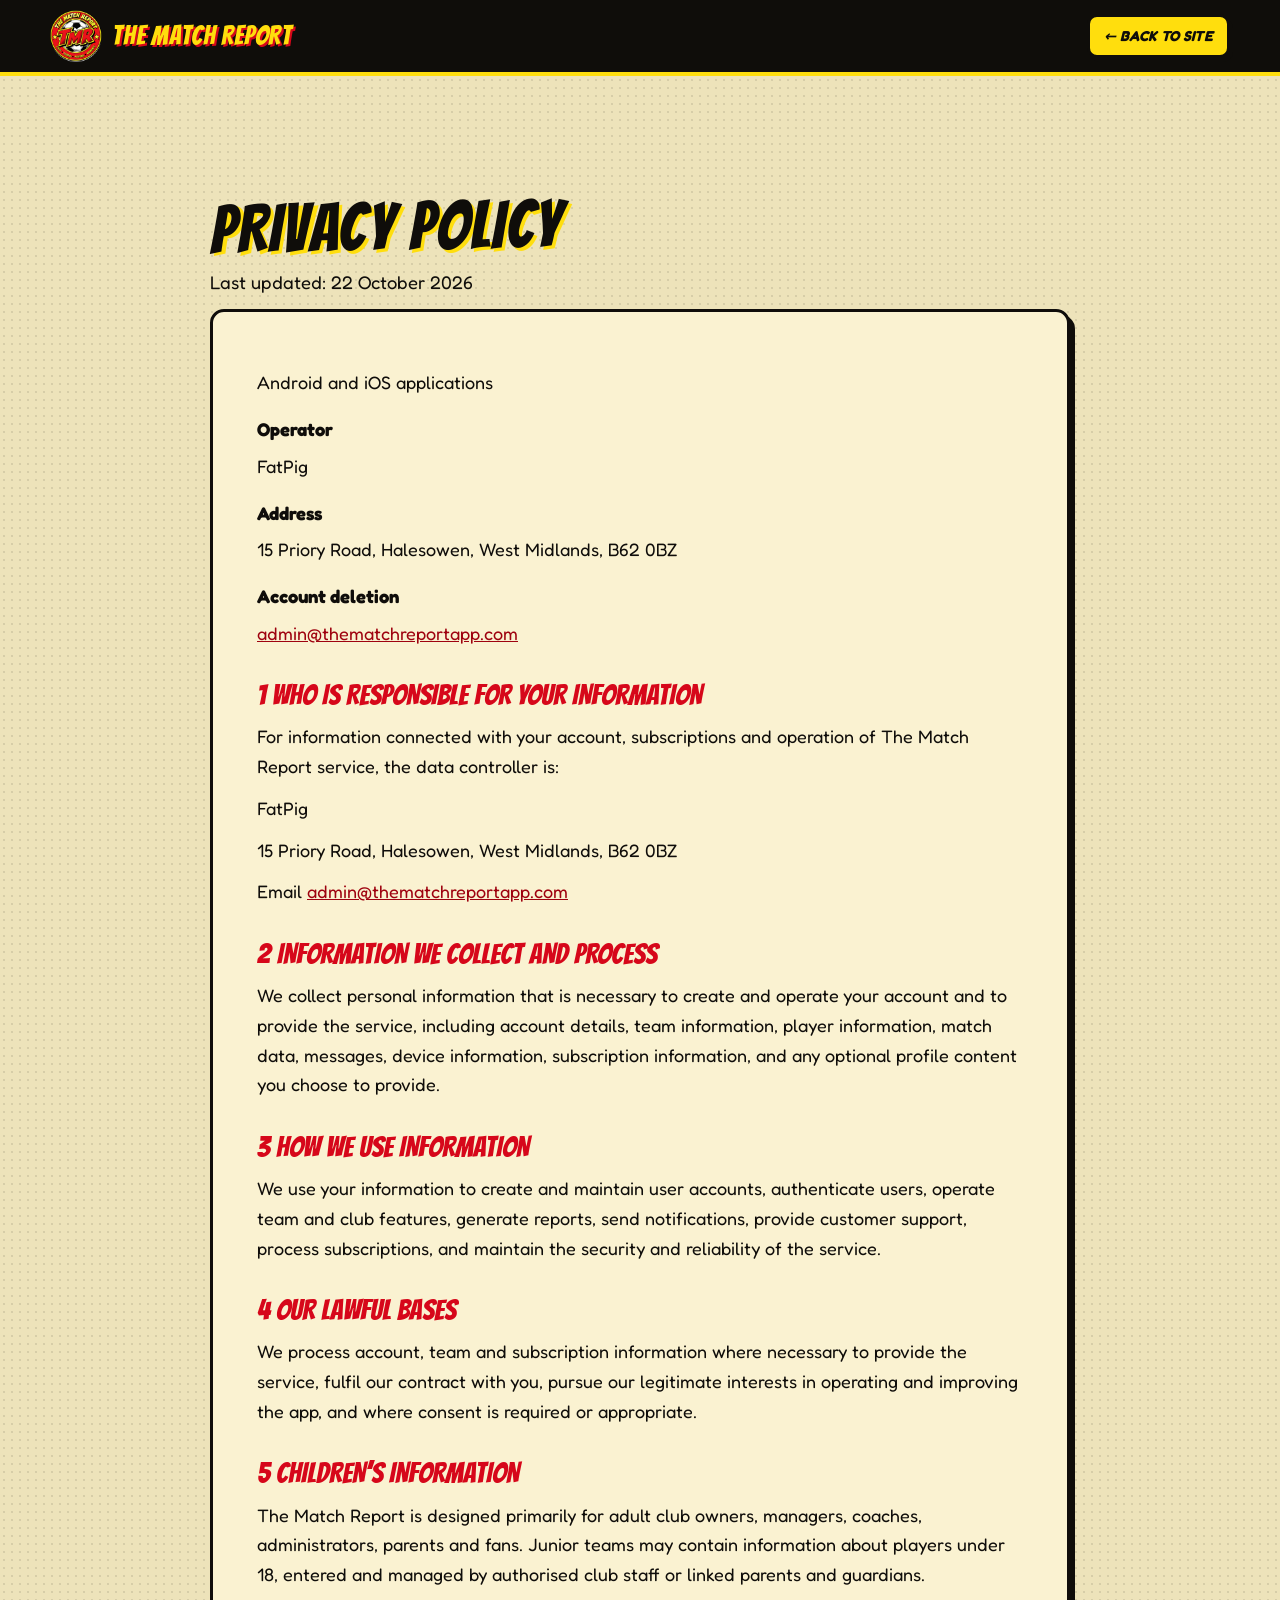
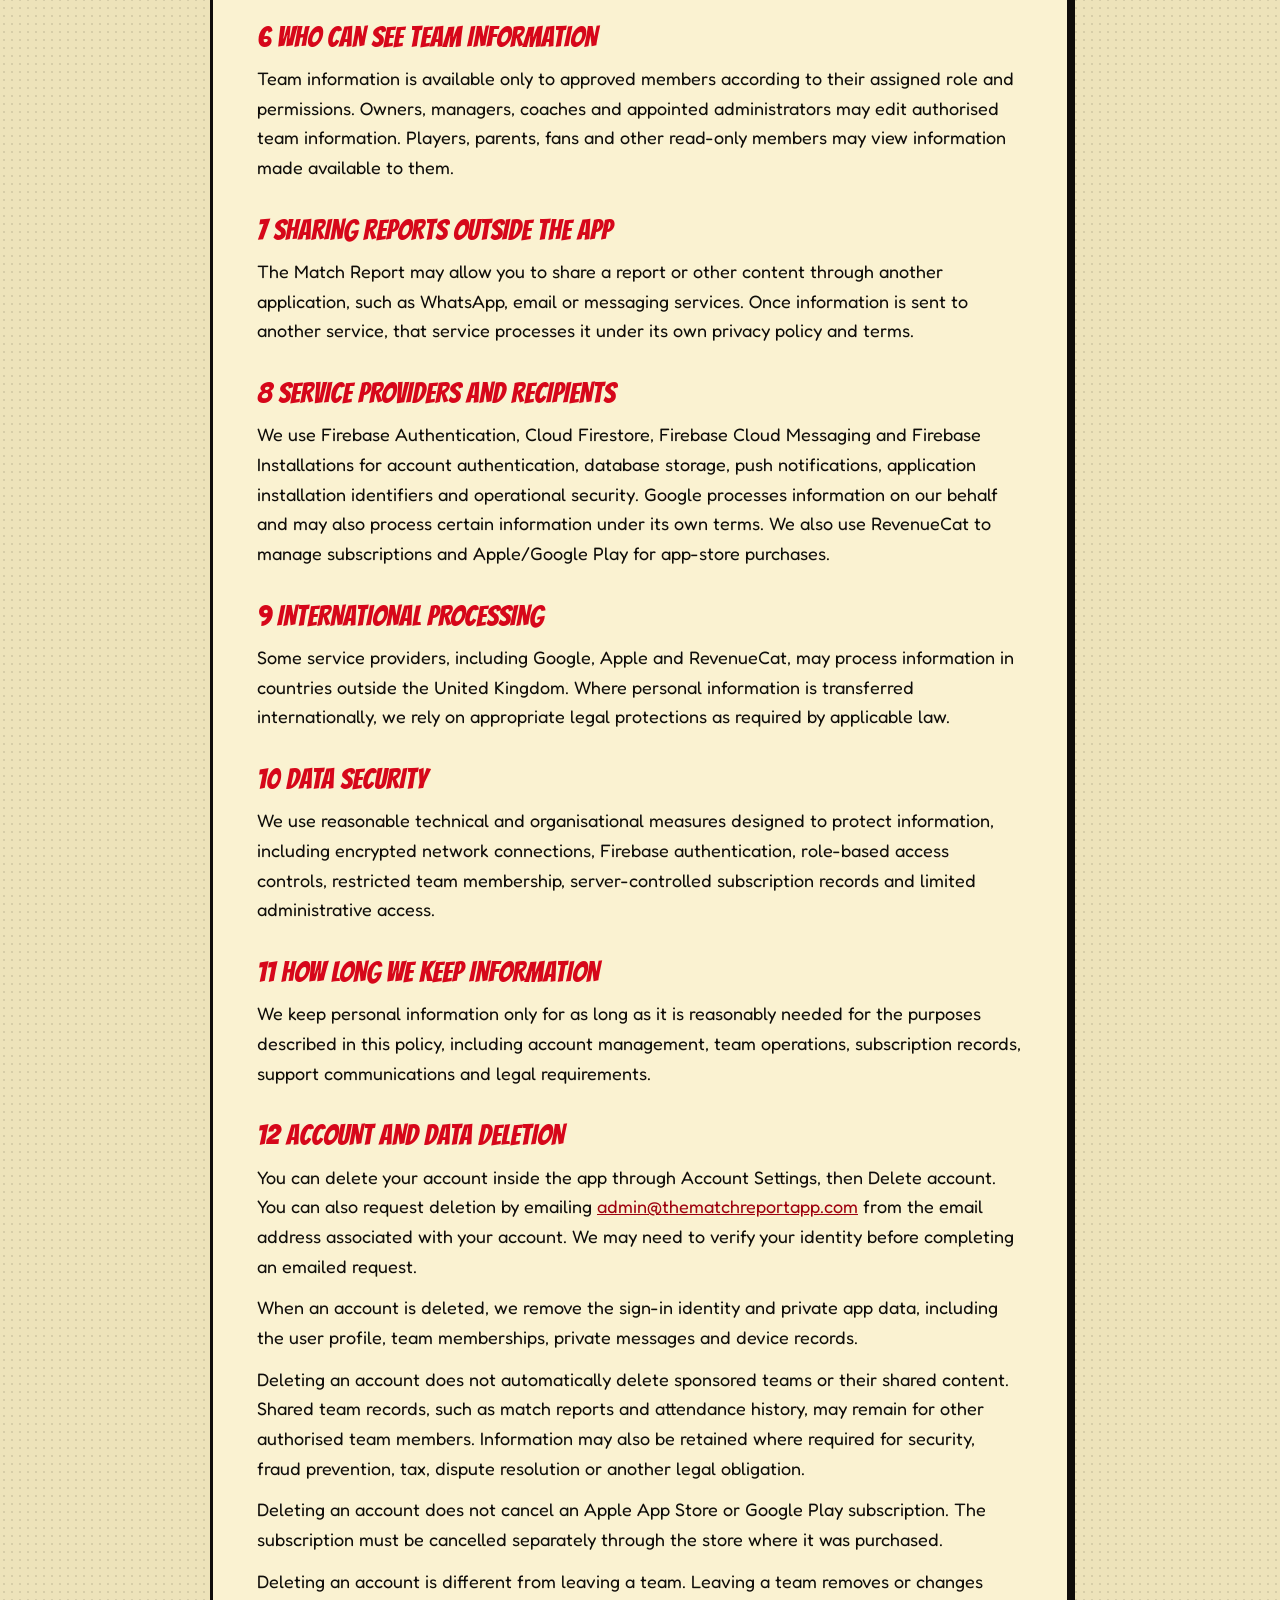
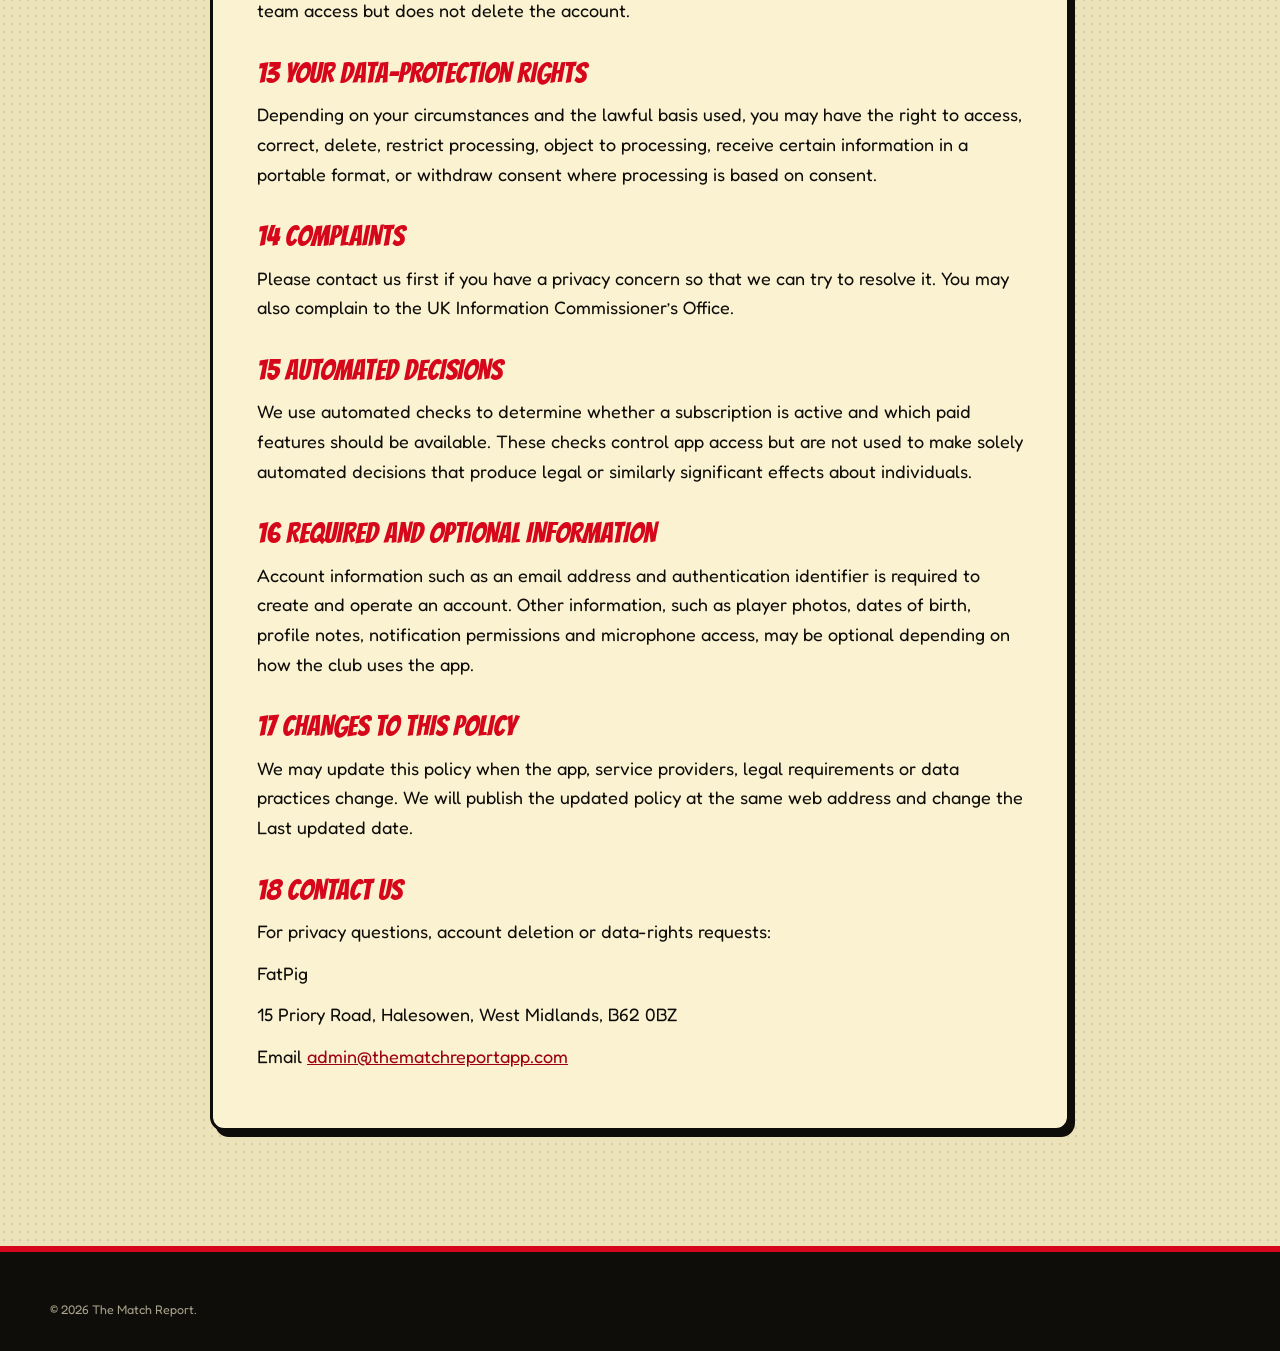
==== commit d2ef7714: "Align privacy policy account deletion terms" ====
--- a/privacy.html
+++ b/privacy.html
@@ -80,9 +80,11 @@
 <p>We keep personal information only for as long as it is reasonably needed for the purposes described in this policy, including account management, team operations, subscription records, support communications and legal requirements.</p>
 
 <h2>12 Account and data deletion</h2>
-<p>You can request deletion of your account and associated personal information by emailing <a href="mailto:admin@thematchreportapp.com">admin@thematchreportapp.com</a> from the email address associated with your account. We may need to verify your identity before completing a deletion request.</p>
-<p>When an account is deleted, we will delete or anonymise personal information associated with that account unless retention is required by law, needed to prevent fraud or resolve a dispute, or part of a shared team record that other authorised users must retain.</p>
-<p>Deleting an account is different from leaving a team. Leaving a team removes or changes team access but does not necessarily delete the account.</p>
+<p>You can delete your account inside the app through Account Settings, then Delete account. You can also request deletion by emailing <a href="mailto:admin@thematchreportapp.com">admin@thematchreportapp.com</a> from the email address associated with your account. We may need to verify your identity before completing an emailed request.</p>
+<p>When an account is deleted, we remove the sign-in identity and private app data, including the user profile, team memberships, private messages and device records.</p>
+<p>Deleting an account does not automatically delete sponsored teams or their shared content. Shared team records, such as match reports and attendance history, may remain for other authorised team members. Information may also be retained where required for security, fraud prevention, tax, dispute resolution or another legal obligation.</p>
+<p>Deleting an account does not cancel an Apple App Store or Google Play subscription. The subscription must be cancelled separately through the store where it was purchased.</p>
+<p>Deleting an account is different from leaving a team. Leaving a team removes or changes team access but does not delete the account.</p>
 
 <h2>13 Your data-protection rights</h2>
 <p>Depending on your circumstances and the lawful basis used, you may have the right to access, correct, delete, restrict processing, object to processing, receive certain information in a portable format, or withdraw consent where processing is based on consent.</p>
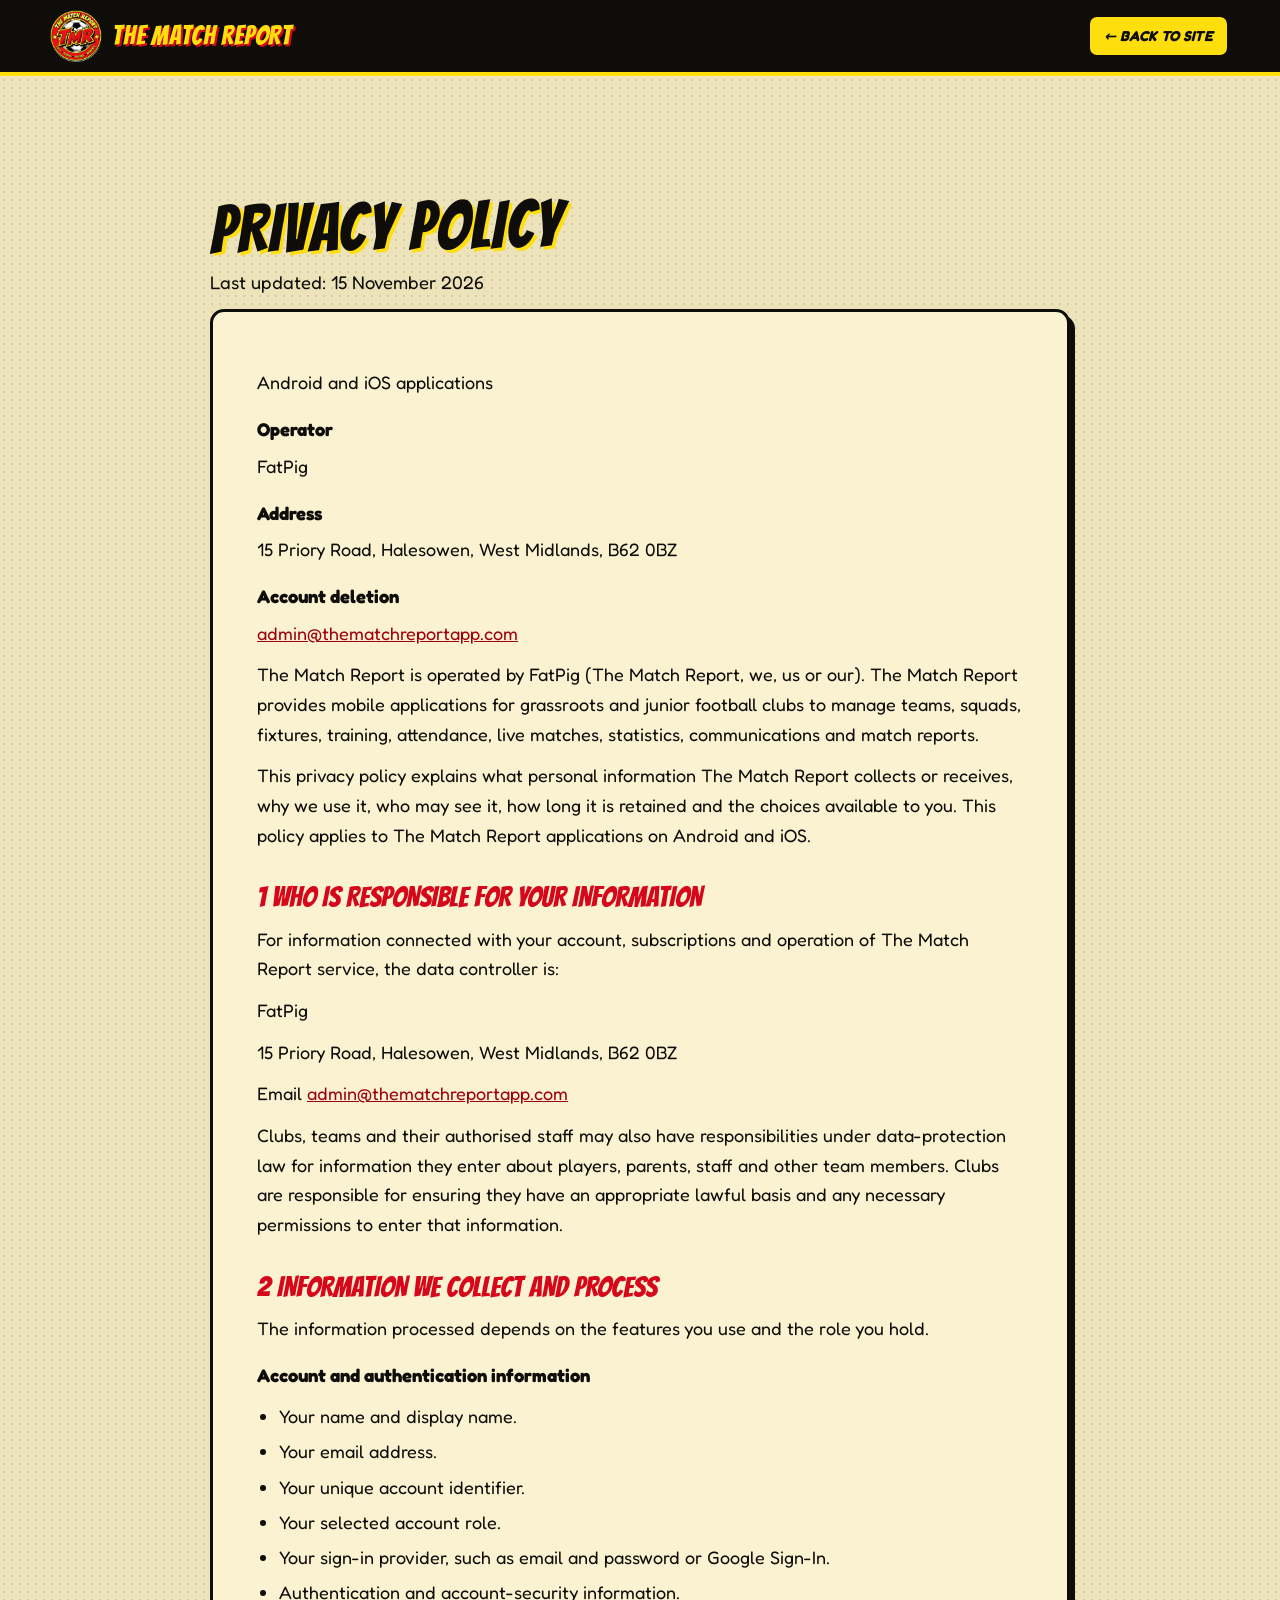
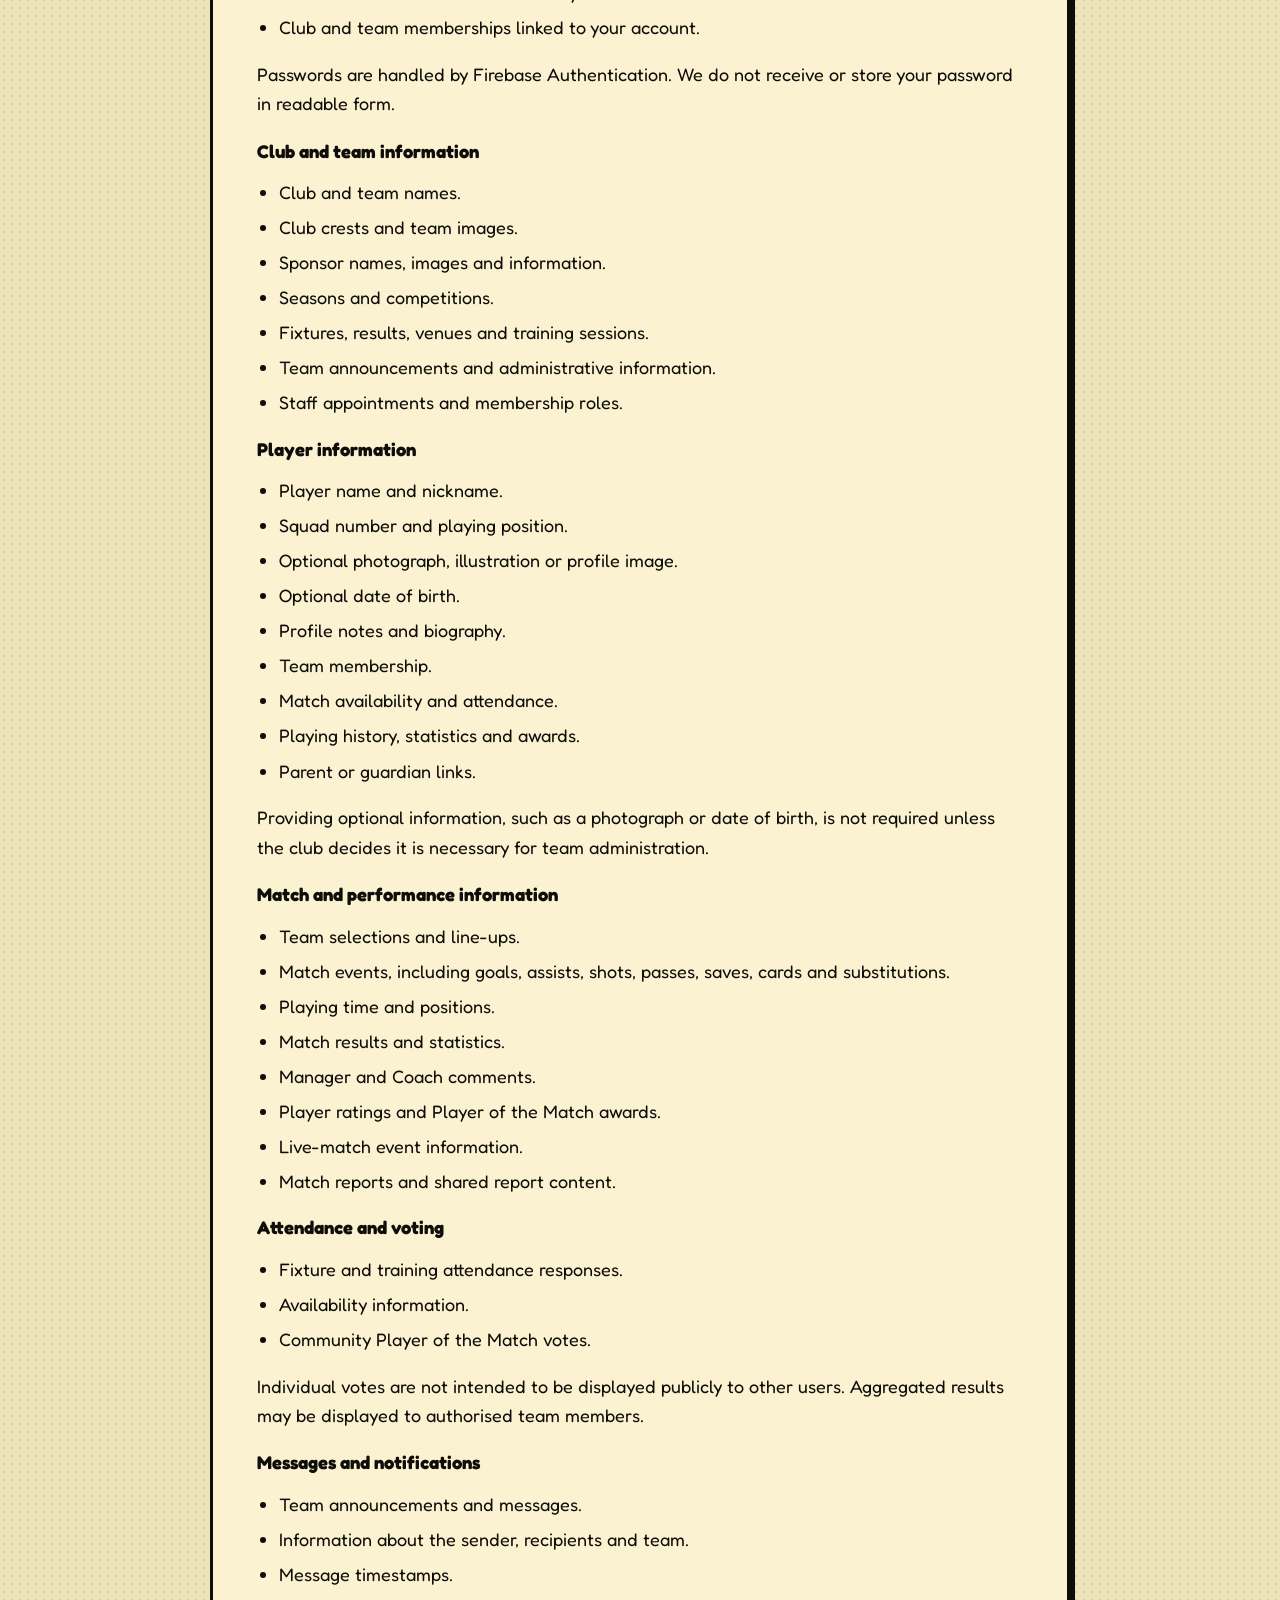
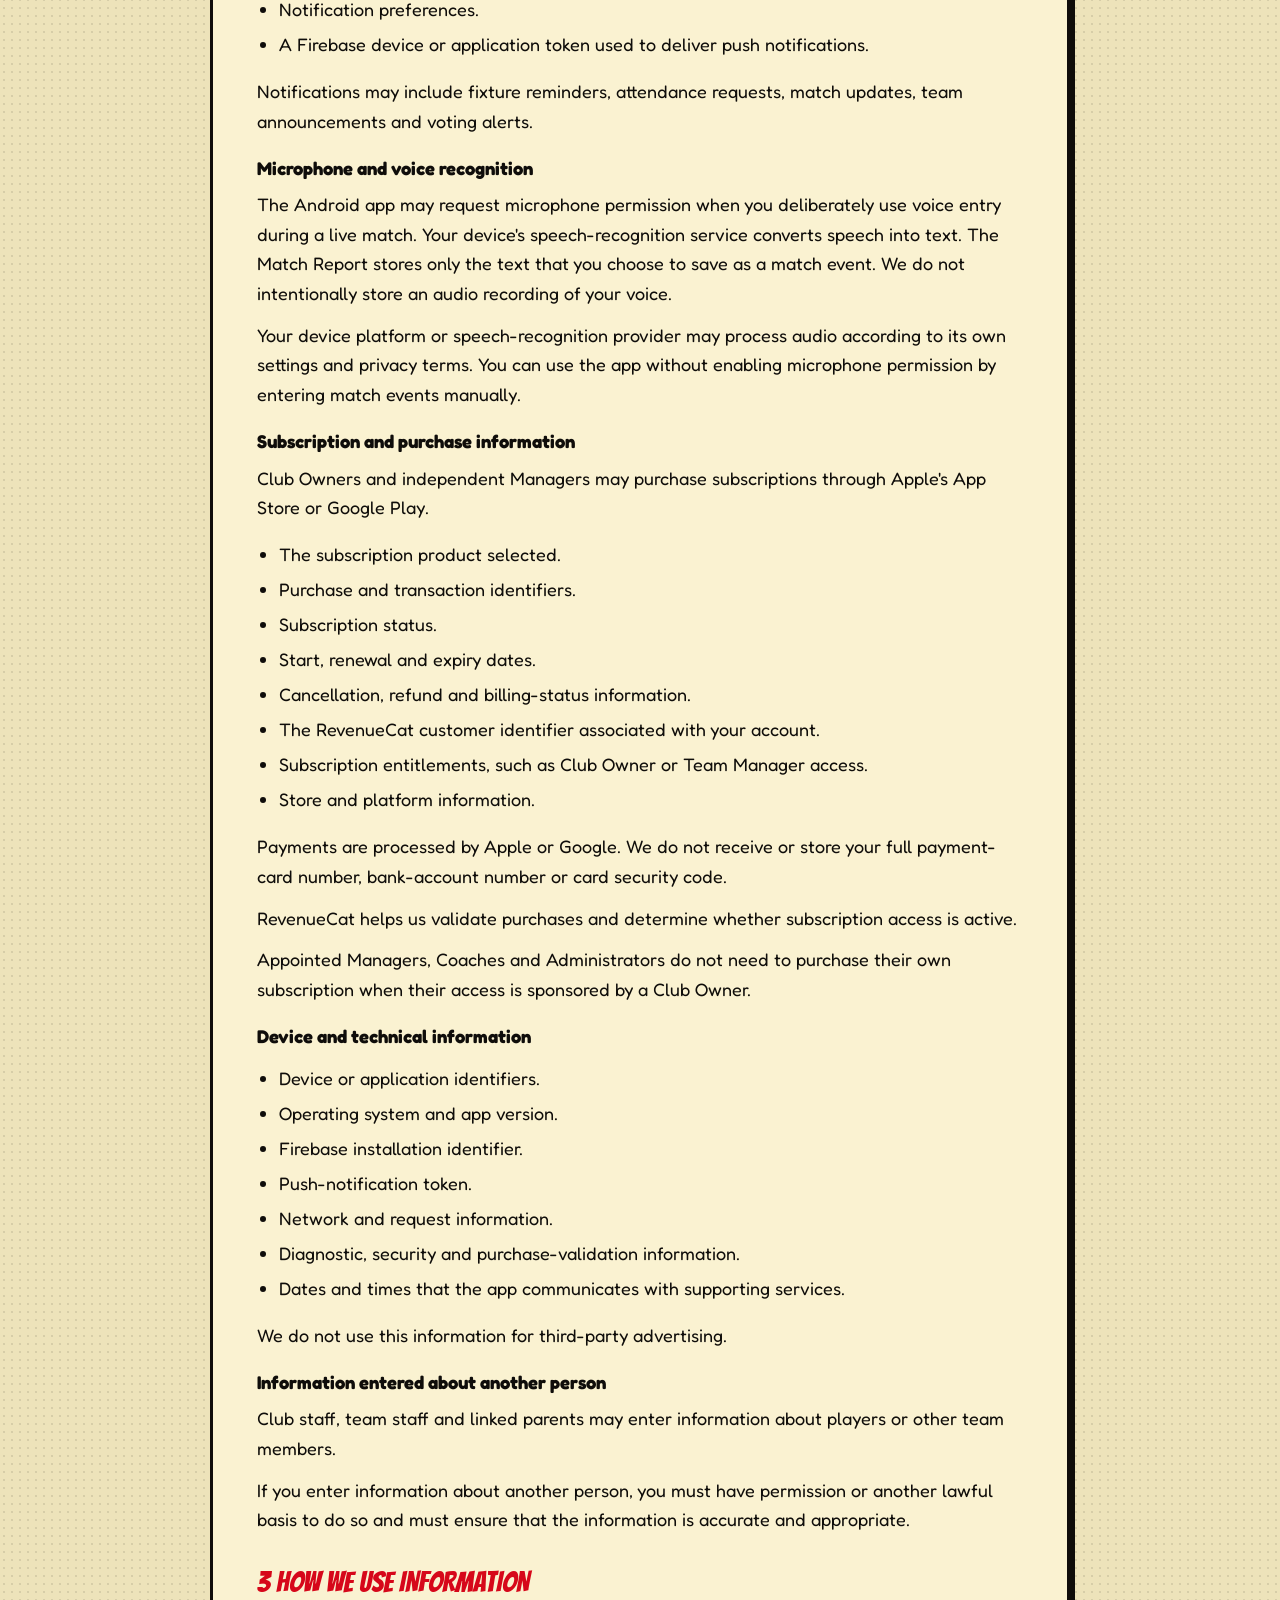
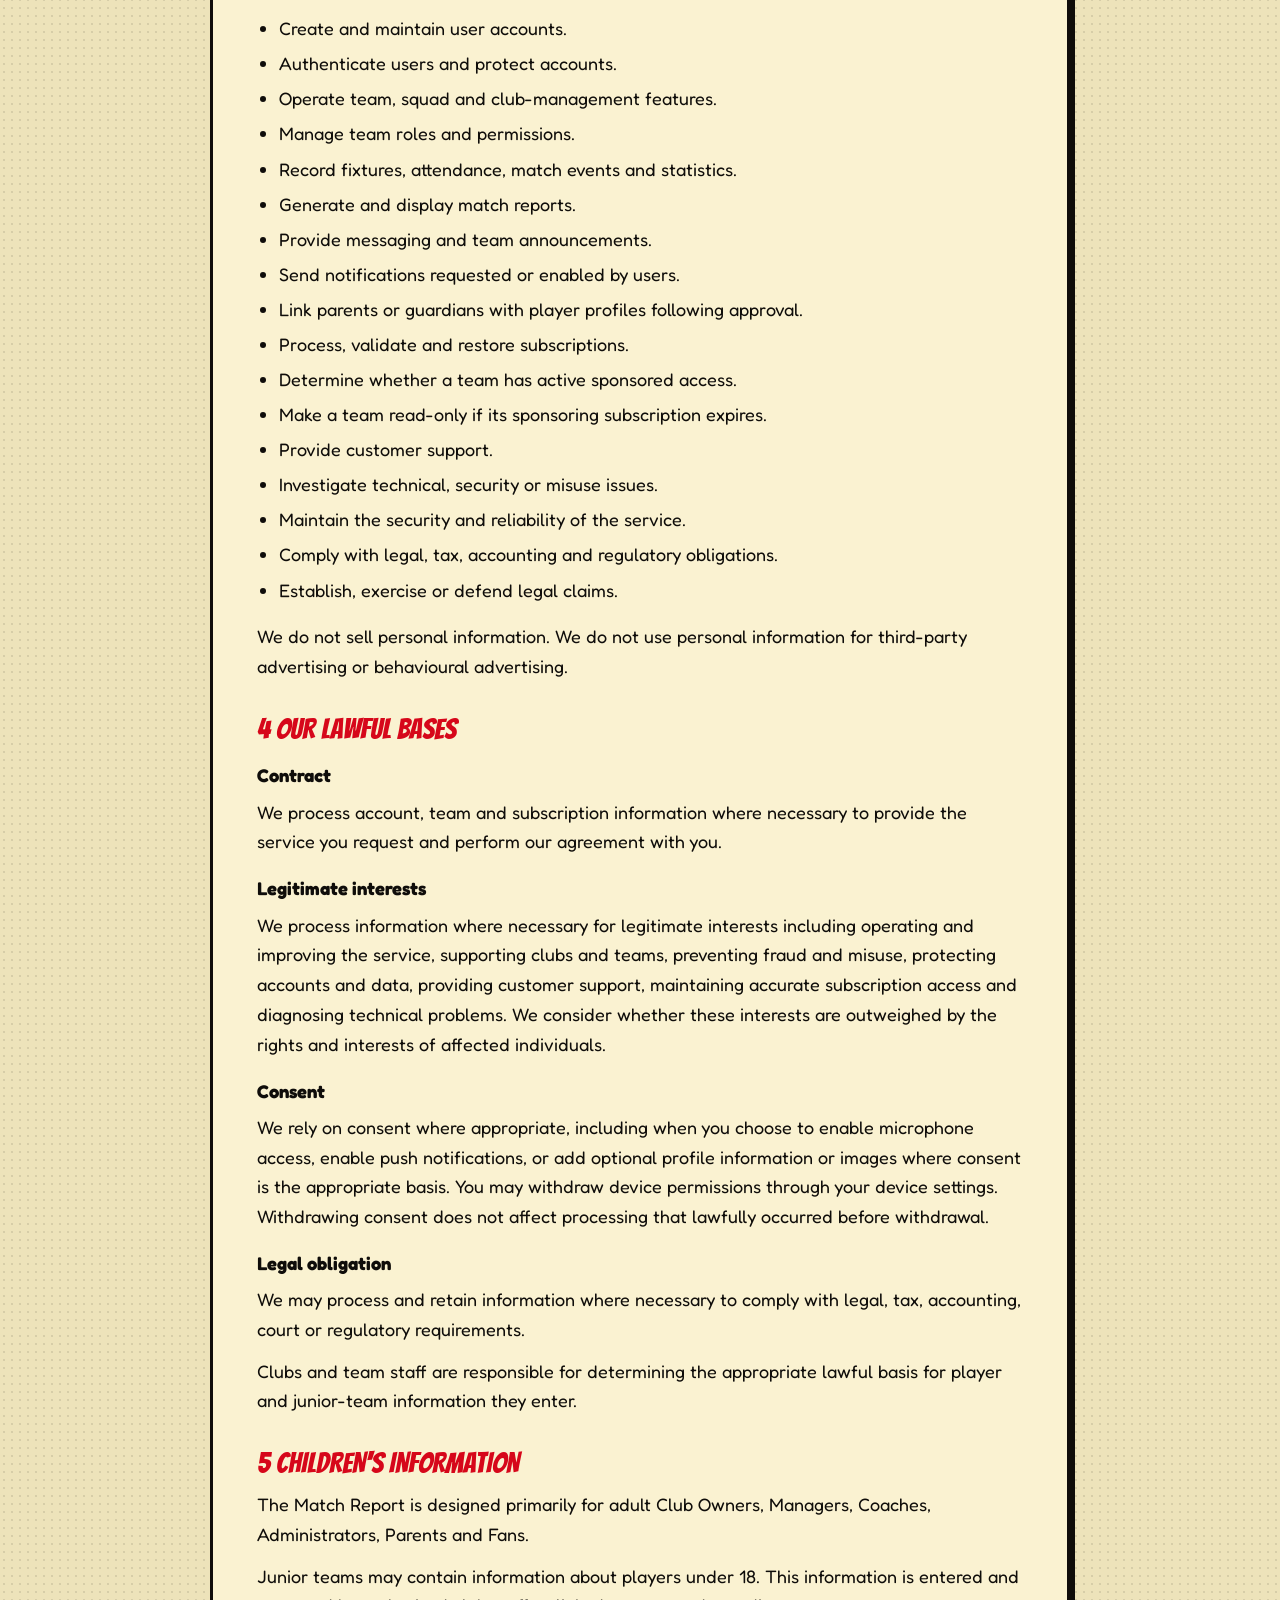
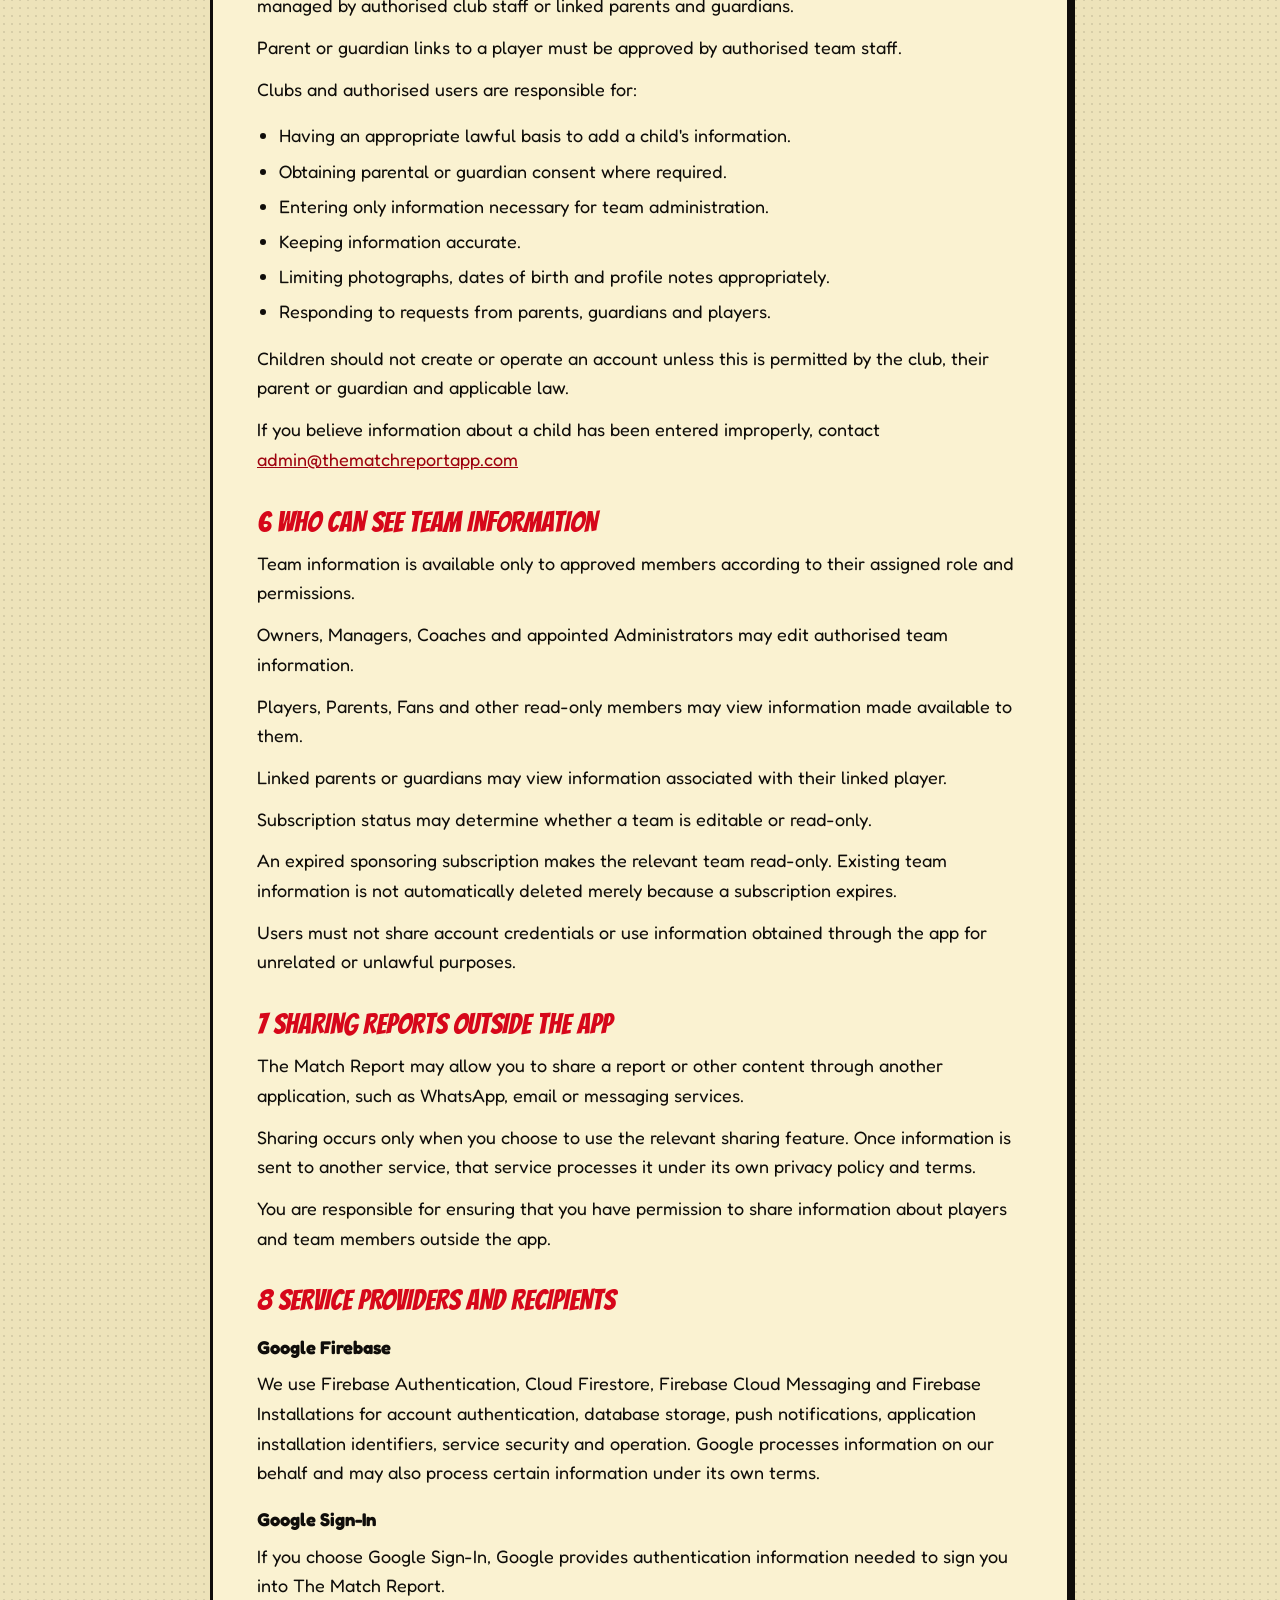
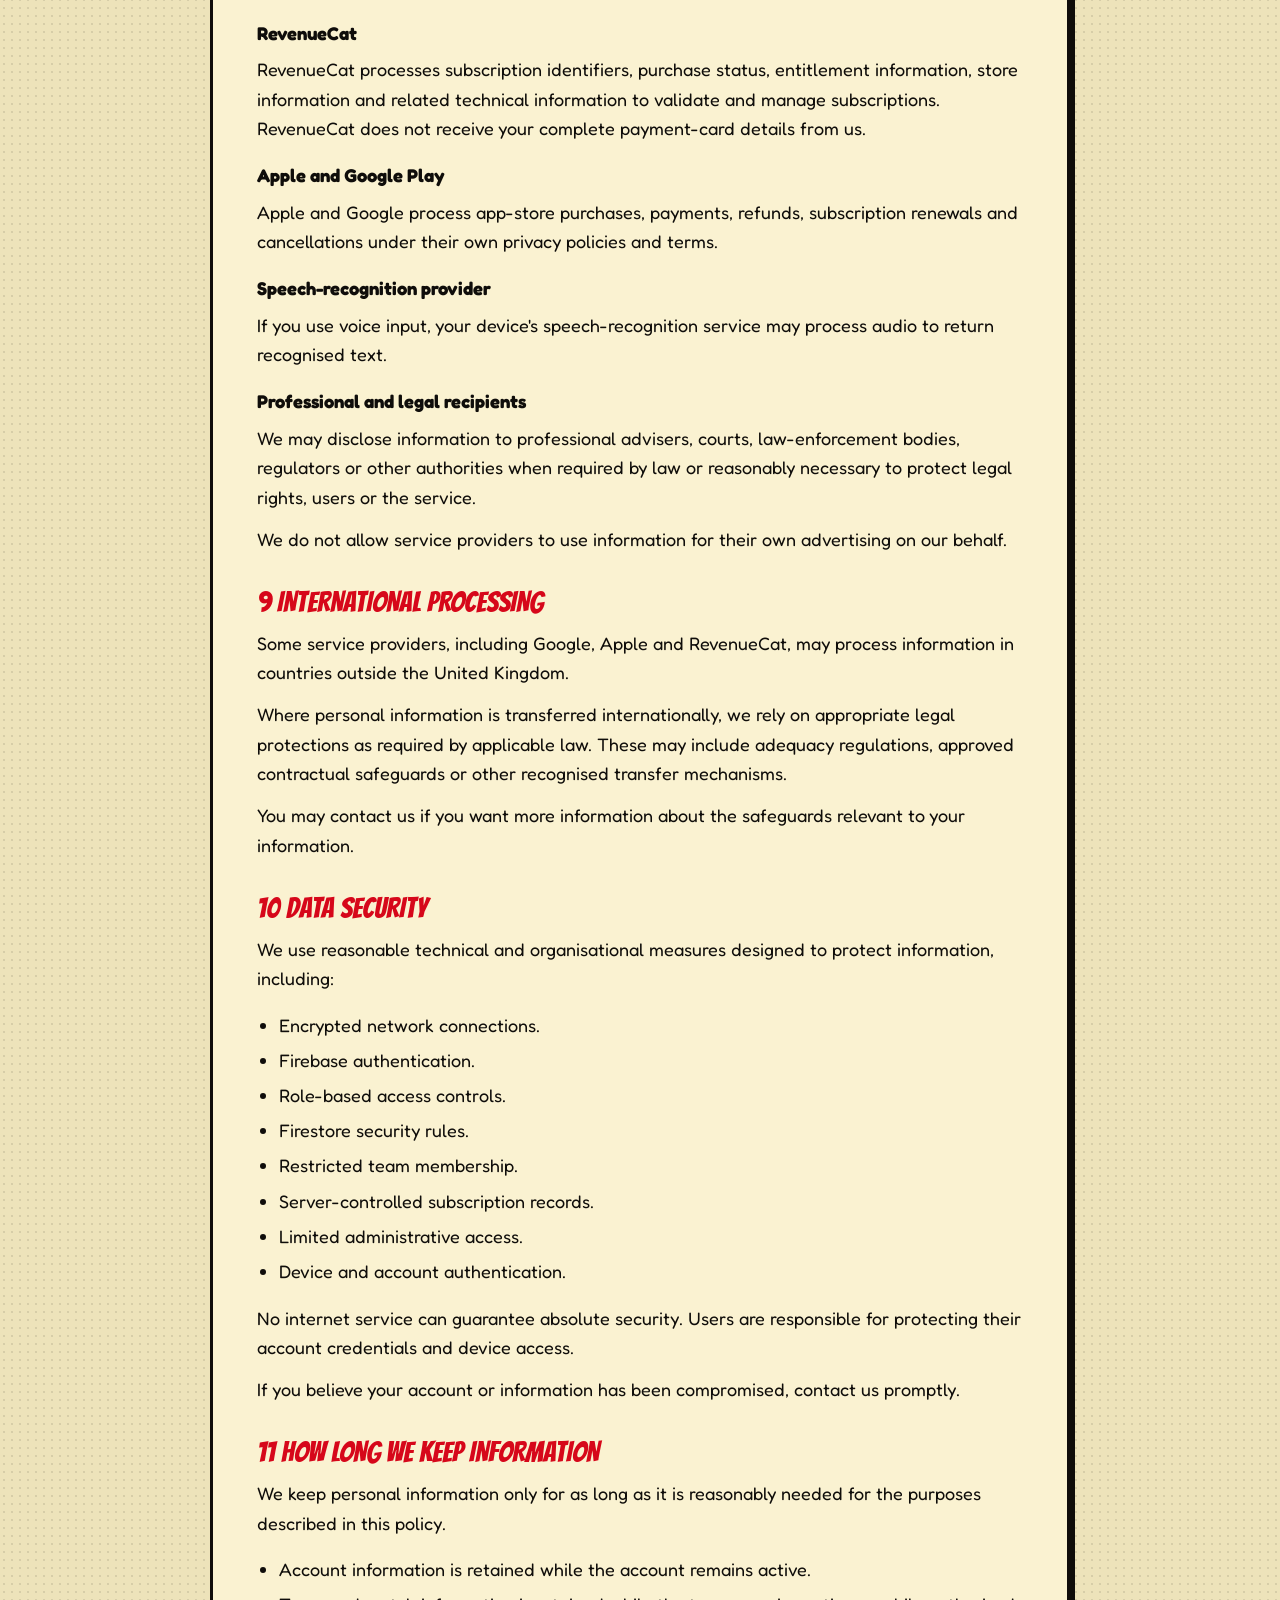
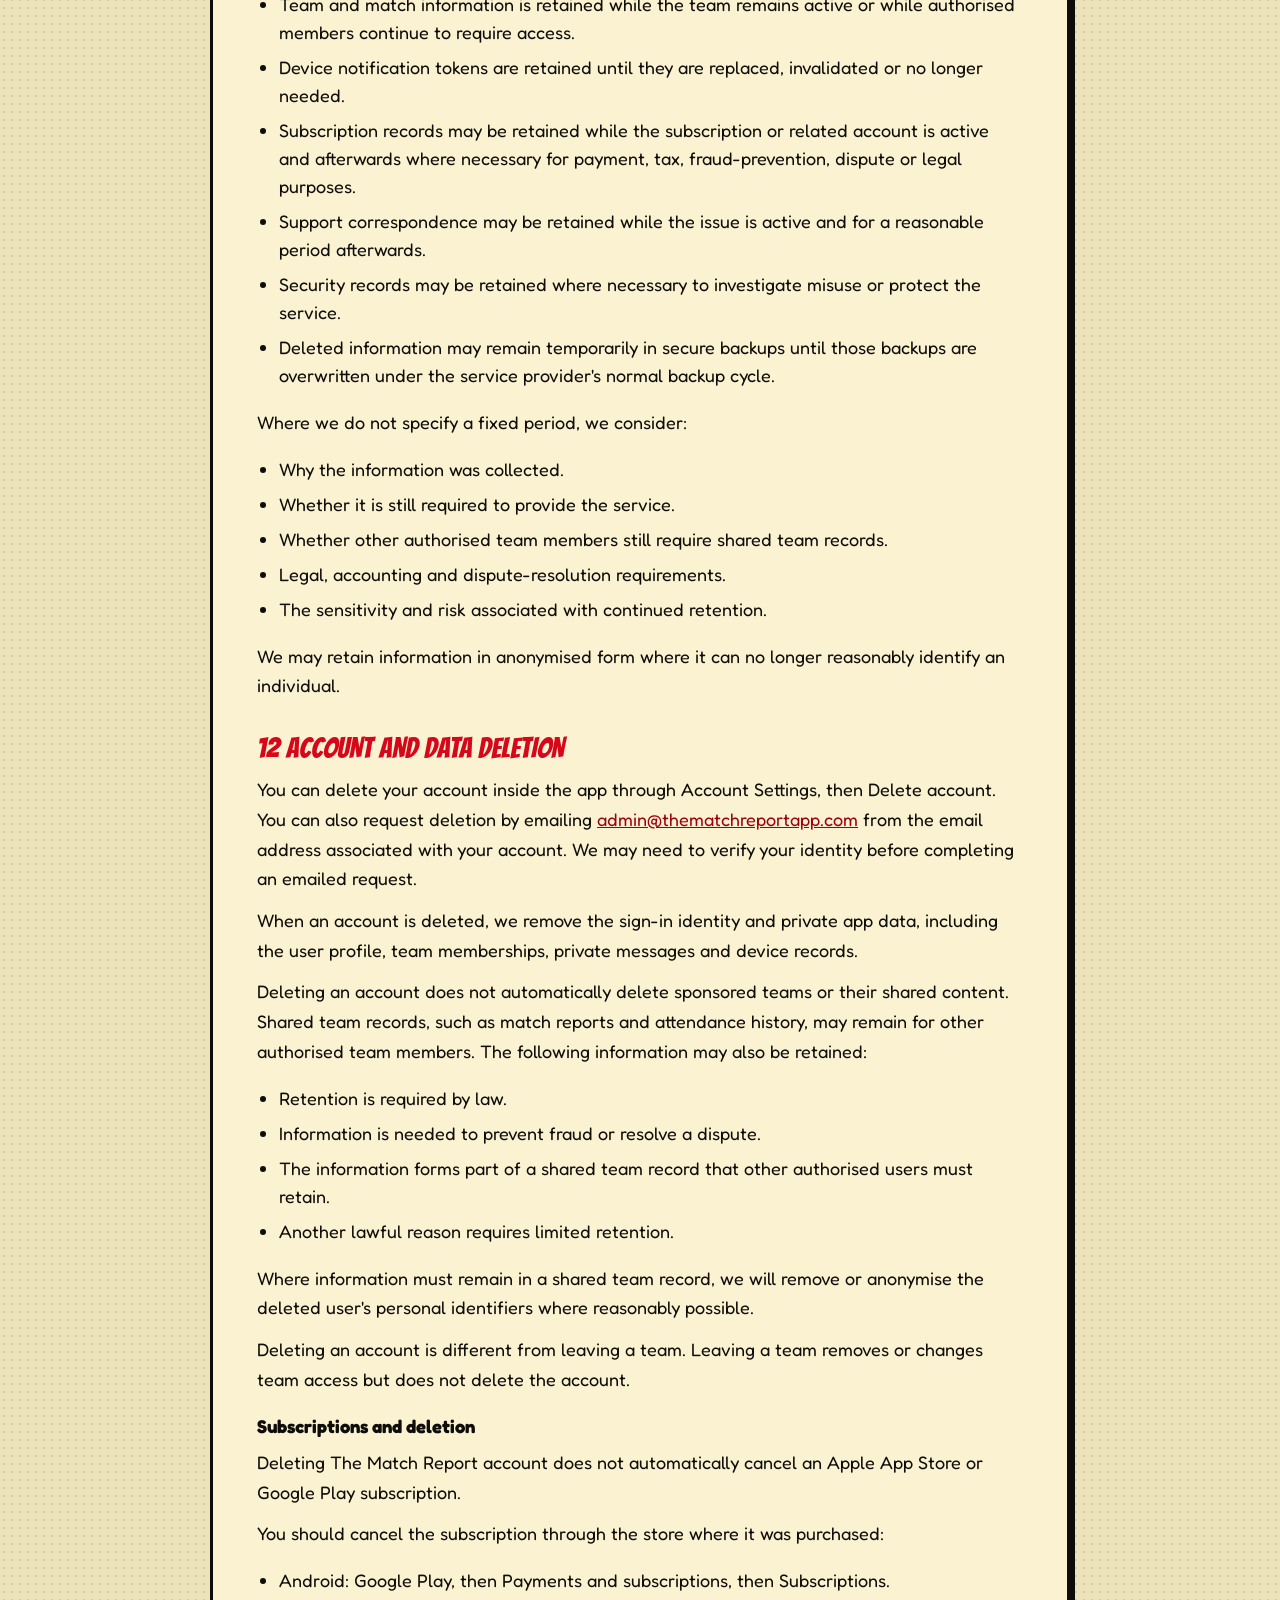
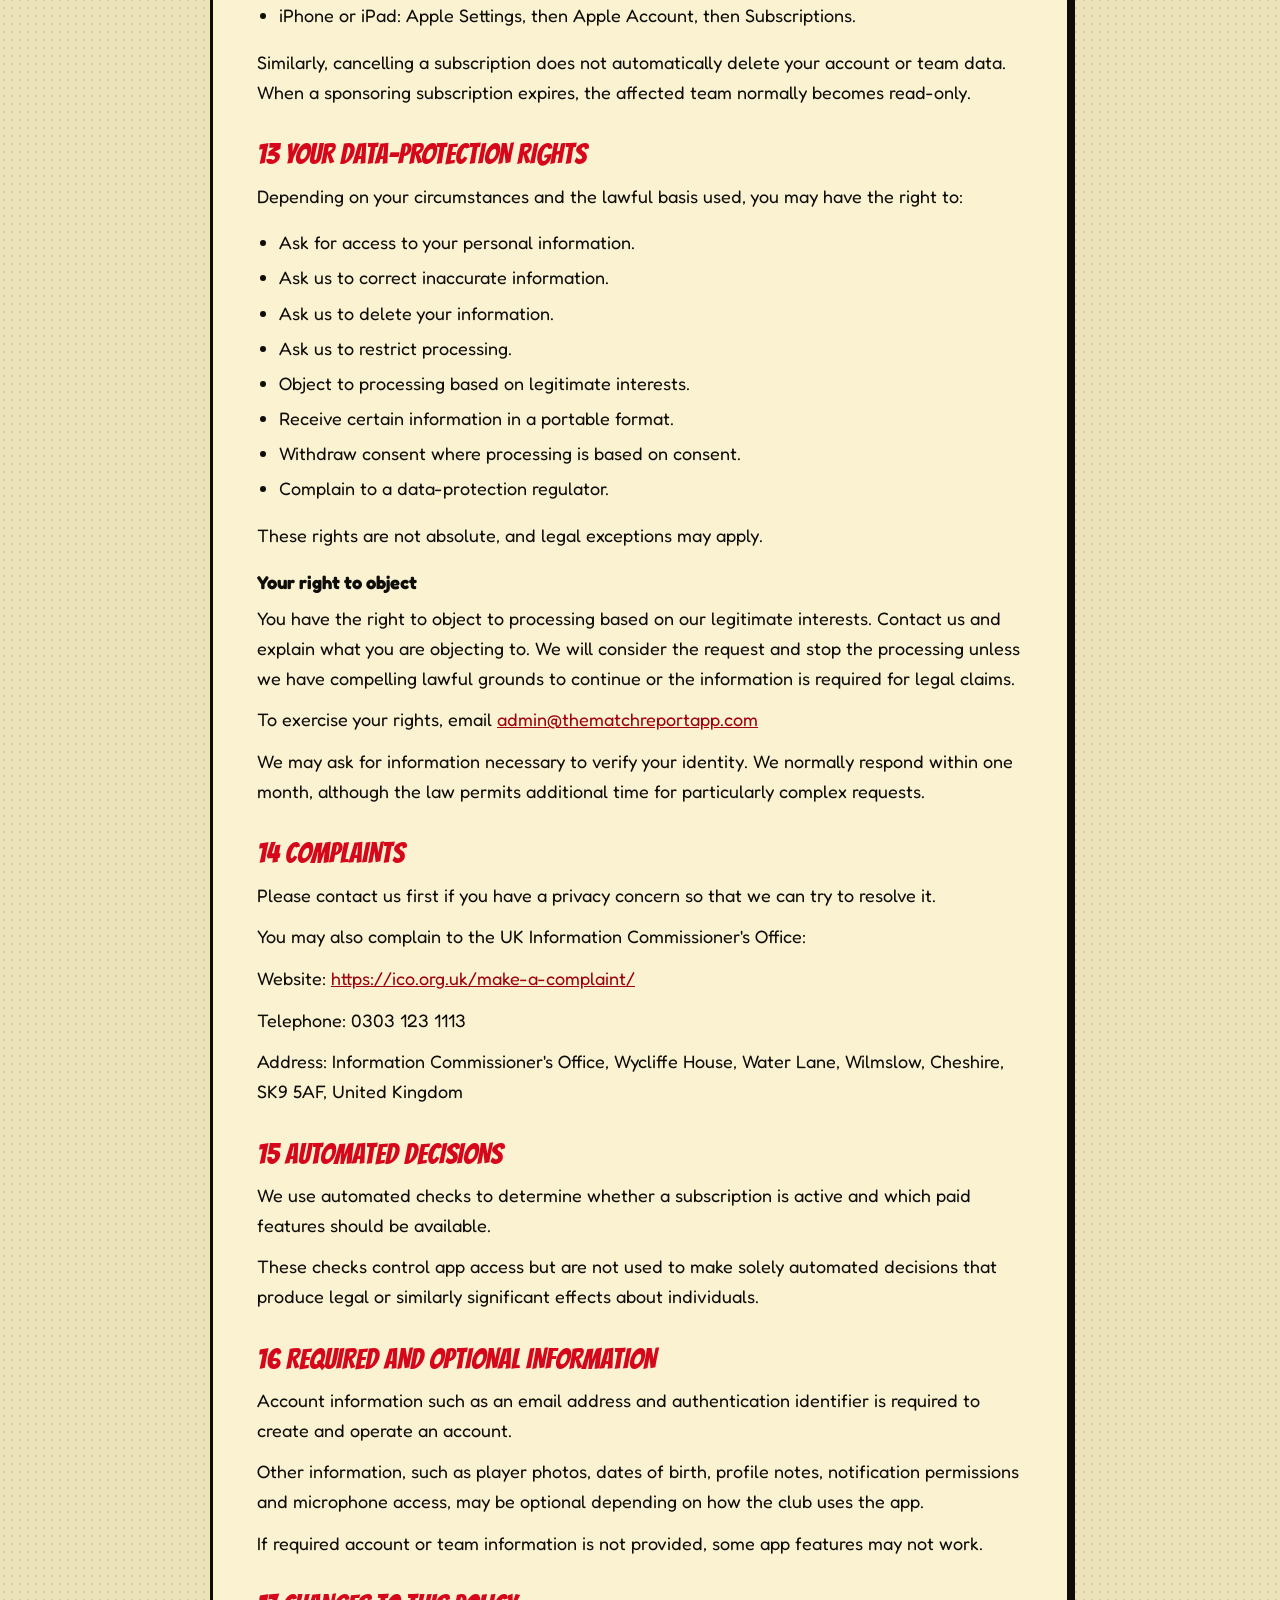
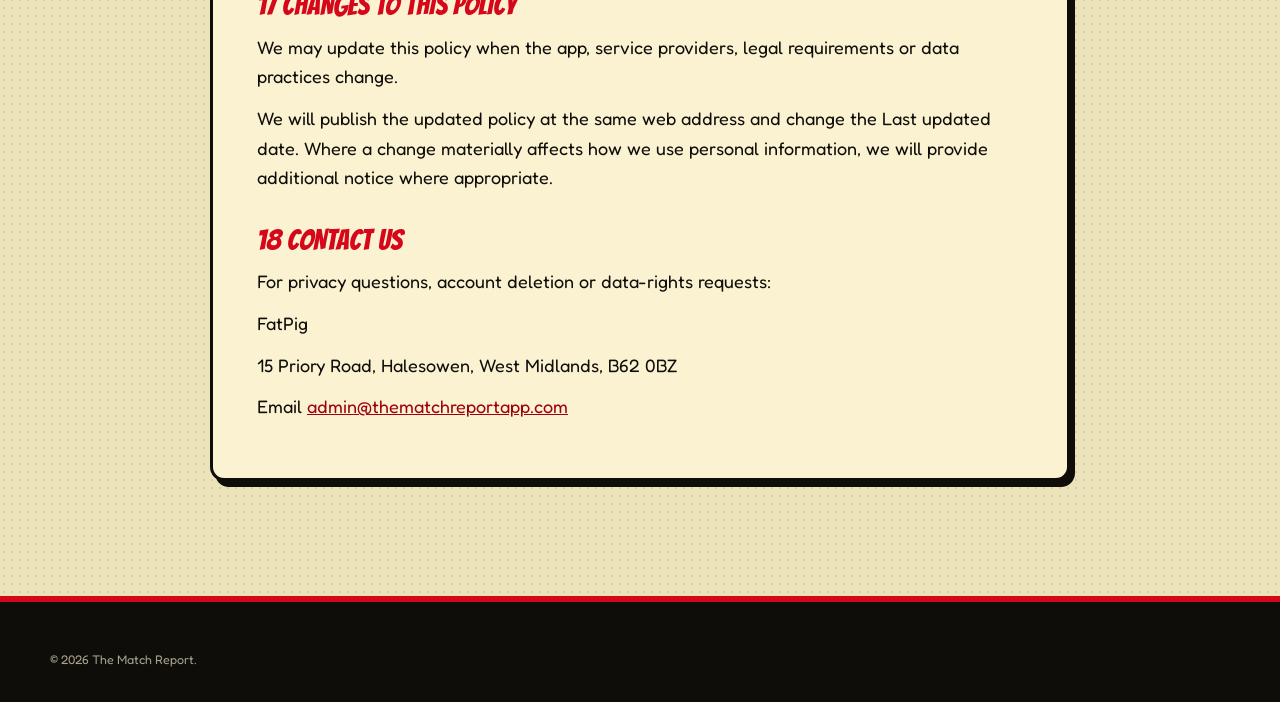
==== commit 0c3c55b0: "Restore complete legal pages and align account deletion" ====
--- a/privacy.html
+++ b/privacy.html
@@ -26,13 +26,15 @@
 <img alt="" height="52" src="assets/img/logo.webp" width="52"/>
 <span class="brand-word">The Match Report</span>
 </a>
-<nav class="site-nav" style="display:flex"><a class="btn btn-yellow btn-sm" href="index.html">← Back to site</a></nav>
+<nav class="site-nav" style="display:flex">
+<a class="btn btn-yellow btn-sm" href="index.html">← Back to site</a>
+</nav>
 </div>
 </header>
 <main class="section newsprint policy">
 <div class="wrap narrow">
 <h1 class="comic-title">Privacy Policy</h1>
-<p class="lead">Last updated: 22 October 2026</p>
+<p class="lead">Last updated: 15 November 2026</p>
 
 <div class="panel">
 <p>Android and iOS applications</p>
@@ -41,71 +43,285 @@
 <h3>Address</h3>
 <p>15 Priory Road, Halesowen, West Midlands, B62 0BZ</p>
 <h3>Account deletion</h3>
-<p><a href="mailto:admin@thematchreportapp.com">admin@thematchreportapp.com</a></p>
-
+<p>
+<a href="mailto:admin@thematchreportapp.com">admin@thematchreportapp.com</a>
+</p>
+<p>The Match Report is operated by FatPig (The Match Report, we, us or our). The Match Report provides mobile applications for grassroots and junior football clubs to manage teams, squads, fixtures, training, attendance, live matches, statistics, communications and match reports.</p>
+<p>This privacy policy explains what personal information The Match Report collects or receives, why we use it, who may see it, how long it is retained and the choices available to you. This policy applies to The Match Report applications on Android and iOS.</p>
 <h2>1 Who is responsible for your information</h2>
 <p>For information connected with your account, subscriptions and operation of The Match Report service, the data controller is:</p>
 <p>FatPig</p>
 <p>15 Priory Road, Halesowen, West Midlands, B62 0BZ</p>
-<p>Email <a href="mailto:admin@thematchreportapp.com">admin@thematchreportapp.com</a></p>
-
+<p>Email <a href="mailto:admin@thematchreportapp.com">admin@thematchreportapp.com</a>
+</p>
+<p>Clubs, teams and their authorised staff may also have responsibilities under data-protection law for information they enter about players, parents, staff and other team members. Clubs are responsible for ensuring they have an appropriate lawful basis and any necessary permissions to enter that information.</p>
 <h2>2 Information we collect and process</h2>
-<p>We collect personal information that is necessary to create and operate your account and to provide the service, including account details, team information, player information, match data, messages, device information, subscription information, and any optional profile content you choose to provide.</p>
-
+<p>The information processed depends on the features you use and the role you hold.</p>
+<h3>Account and authentication information</h3>
+<ul>
+<li>Your name and display name.</li>
+<li>Your email address.</li>
+<li>Your unique account identifier.</li>
+<li>Your selected account role.</li>
+<li>Your sign-in provider, such as email and password or Google Sign-In.</li>
+<li>Authentication and account-security information.</li>
+<li>Club and team memberships linked to your account.</li>
+</ul>
+<p>Passwords are handled by Firebase Authentication. We do not receive or store your password in readable form.</p>
+<h3>Club and team information</h3>
+<ul>
+<li>Club and team names.</li>
+<li>Club crests and team images.</li>
+<li>Sponsor names, images and information.</li>
+<li>Seasons and competitions.</li>
+<li>Fixtures, results, venues and training sessions.</li>
+<li>Team announcements and administrative information.</li>
+<li>Staff appointments and membership roles.</li>
+</ul>
+<h3>Player information</h3>
+<ul>
+<li>Player name and nickname.</li>
+<li>Squad number and playing position.</li>
+<li>Optional photograph, illustration or profile image.</li>
+<li>Optional date of birth.</li>
+<li>Profile notes and biography.</li>
+<li>Team membership.</li>
+<li>Match availability and attendance.</li>
+<li>Playing history, statistics and awards.</li>
+<li>Parent or guardian links.</li>
+</ul>
+<p>Providing optional information, such as a photograph or date of birth, is not required unless the club decides it is necessary for team administration.</p>
+<h3>Match and performance information</h3>
+<ul>
+<li>Team selections and line-ups.</li>
+<li>Match events, including goals, assists, shots, passes, saves, cards and substitutions.</li>
+<li>Playing time and positions.</li>
+<li>Match results and statistics.</li>
+<li>Manager and Coach comments.</li>
+<li>Player ratings and Player of the Match awards.</li>
+<li>Live-match event information.</li>
+<li>Match reports and shared report content.</li>
+</ul>
+<h3>Attendance and voting</h3>
+<ul>
+<li>Fixture and training attendance responses.</li>
+<li>Availability information.</li>
+<li>Community Player of the Match votes.</li>
+</ul>
+<p>Individual votes are not intended to be displayed publicly to other users. Aggregated results may be displayed to authorised team members.</p>
+<h3>Messages and notifications</h3>
+<ul>
+<li>Team announcements and messages.</li>
+<li>Information about the sender, recipients and team.</li>
+<li>Message timestamps.</li>
+<li>Notification preferences.</li>
+<li>A Firebase device or application token used to deliver push notifications.</li>
+</ul>
+<p>Notifications may include fixture reminders, attendance requests, match updates, team announcements and voting alerts.</p>
+<h3>Microphone and voice recognition</h3>
+<p>The Android app may request microphone permission when you deliberately use voice entry during a live match. Your device's speech-recognition service converts speech into text. The Match Report stores only the text that you choose to save as a match event. We do not intentionally store an audio recording of your voice.</p>
+<p>Your device platform or speech-recognition provider may process audio according to its own settings and privacy terms. You can use the app without enabling microphone permission by entering match events manually.</p>
+<h3>Subscription and purchase information</h3>
+<p>Club Owners and independent Managers may purchase subscriptions through Apple's App Store or Google Play.</p>
+<ul>
+<li>The subscription product selected.</li>
+<li>Purchase and transaction identifiers.</li>
+<li>Subscription status.</li>
+<li>Start, renewal and expiry dates.</li>
+<li>Cancellation, refund and billing-status information.</li>
+<li>The RevenueCat customer identifier associated with your account.</li>
+<li>Subscription entitlements, such as Club Owner or Team Manager access.</li>
+<li>Store and platform information.</li>
+</ul>
+<p>Payments are processed by Apple or Google. We do not receive or store your full payment-card number, bank-account number or card security code.</p>
+<p>RevenueCat helps us validate purchases and determine whether subscription access is active.</p>
+<p>Appointed Managers, Coaches and Administrators do not need to purchase their own subscription when their access is sponsored by a Club Owner.</p>
+<h3>Device and technical information</h3>
+<ul>
+<li>Device or application identifiers.</li>
+<li>Operating system and app version.</li>
+<li>Firebase installation identifier.</li>
+<li>Push-notification token.</li>
+<li>Network and request information.</li>
+<li>Diagnostic, security and purchase-validation information.</li>
+<li>Dates and times that the app communicates with supporting services.</li>
+</ul>
+<p>We do not use this information for third-party advertising.</p>
+<h3>Information entered about another person</h3>
+<p>Club staff, team staff and linked parents may enter information about players or other team members.</p>
+<p>If you enter information about another person, you must have permission or another lawful basis to do so and must ensure that the information is accurate and appropriate.</p>
 <h2>3 How we use information</h2>
-<p>We use your information to create and maintain user accounts, authenticate users, operate team and club features, generate reports, send notifications, provide customer support, process subscriptions, and maintain the security and reliability of the service.</p>
-
+<ul>
+<li>Create and maintain user accounts.</li>
+<li>Authenticate users and protect accounts.</li>
+<li>Operate team, squad and club-management features.</li>
+<li>Manage team roles and permissions.</li>
+<li>Record fixtures, attendance, match events and statistics.</li>
+<li>Generate and display match reports.</li>
+<li>Provide messaging and team announcements.</li>
+<li>Send notifications requested or enabled by users.</li>
+<li>Link parents or guardians with player profiles following approval.</li>
+<li>Process, validate and restore subscriptions.</li>
+<li>Determine whether a team has active sponsored access.</li>
+<li>Make a team read-only if its sponsoring subscription expires.</li>
+<li>Provide customer support.</li>
+<li>Investigate technical, security or misuse issues.</li>
+<li>Maintain the security and reliability of the service.</li>
+<li>Comply with legal, tax, accounting and regulatory obligations.</li>
+<li>Establish, exercise or defend legal claims.</li>
+</ul>
+<p>We do not sell personal information. We do not use personal information for third-party advertising or behavioural advertising.</p>
 <h2>4 Our lawful bases</h2>
-<p>We process account, team and subscription information where necessary to provide the service, fulfil our contract with you, pursue our legitimate interests in operating and improving the app, and where consent is required or appropriate.</p>
-
-<h2>5 Children’s information</h2>
-<p>The Match Report is designed primarily for adult club owners, managers, coaches, administrators, parents and fans. Junior teams may contain information about players under 18, entered and managed by authorised club staff or linked parents and guardians.</p>
-
+<h3>Contract</h3>
+<p>We process account, team and subscription information where necessary to provide the service you request and perform our agreement with you.</p>
+<h3>Legitimate interests</h3>
+<p>We process information where necessary for legitimate interests including operating and improving the service, supporting clubs and teams, preventing fraud and misuse, protecting accounts and data, providing customer support, maintaining accurate subscription access and diagnosing technical problems. We consider whether these interests are outweighed by the rights and interests of affected individuals.</p>
+<h3>Consent</h3>
+<p>We rely on consent where appropriate, including when you choose to enable microphone access, enable push notifications, or add optional profile information or images where consent is the appropriate basis. You may withdraw device permissions through your device settings. Withdrawing consent does not affect processing that lawfully occurred before withdrawal.</p>
+<h3>Legal obligation</h3>
+<p>We may process and retain information where necessary to comply with legal, tax, accounting, court or regulatory requirements.</p>
+<p>Clubs and team staff are responsible for determining the appropriate lawful basis for player and junior-team information they enter.</p>
+<h2>5 Children's information</h2>
+<p>The Match Report is designed primarily for adult Club Owners, Managers, Coaches, Administrators, Parents and Fans.</p>
+<p>Junior teams may contain information about players under 18. This information is entered and managed by authorised club staff or linked parents and guardians.</p>
+<p>Parent or guardian links to a player must be approved by authorised team staff.</p>
+<p>Clubs and authorised users are responsible for:</p>
+<ul>
+<li>Having an appropriate lawful basis to add a child's information.</li>
+<li>Obtaining parental or guardian consent where required.</li>
+<li>Entering only information necessary for team administration.</li>
+<li>Keeping information accurate.</li>
+<li>Limiting photographs, dates of birth and profile notes appropriately.</li>
+<li>Responding to requests from parents, guardians and players.</li>
+</ul>
+<p>Children should not create or operate an account unless this is permitted by the club, their parent or guardian and applicable law.</p>
+<p>If you believe information about a child has been entered improperly, contact <a href="mailto:admin@thematchreportapp.com">admin@thematchreportapp.com</a>
+</p>
 <h2>6 Who can see team information</h2>
-<p>Team information is available only to approved members according to their assigned role and permissions. Owners, managers, coaches and appointed administrators may edit authorised team information. Players, parents, fans and other read-only members may view information made available to them.</p>
-
+<p>Team information is available only to approved members according to their assigned role and permissions.</p>
+<p>Owners, Managers, Coaches and appointed Administrators may edit authorised team information.</p>
+<p>Players, Parents, Fans and other read-only members may view information made available to them.</p>
+<p>Linked parents or guardians may view information associated with their linked player.</p>
+<p>Subscription status may determine whether a team is editable or read-only.</p>
+<p>An expired sponsoring subscription makes the relevant team read-only. Existing team information is not automatically deleted merely because a subscription expires.</p>
+<p>Users must not share account credentials or use information obtained through the app for unrelated or unlawful purposes.</p>
 <h2>7 Sharing reports outside the app</h2>
-<p>The Match Report may allow you to share a report or other content through another application, such as WhatsApp, email or messaging services. Once information is sent to another service, that service processes it under its own privacy policy and terms.</p>
-
+<p>The Match Report may allow you to share a report or other content through another application, such as WhatsApp, email or messaging services.</p>
+<p>Sharing occurs only when you choose to use the relevant sharing feature. Once information is sent to another service, that service processes it under its own privacy policy and terms.</p>
+<p>You are responsible for ensuring that you have permission to share information about players and team members outside the app.</p>
 <h2>8 Service providers and recipients</h2>
-<p>We use Firebase Authentication, Cloud Firestore, Firebase Cloud Messaging and Firebase Installations for account authentication, database storage, push notifications, application installation identifiers and operational security. Google processes information on our behalf and may also process certain information under its own terms. We also use RevenueCat to manage subscriptions and Apple/Google Play for app-store purchases.</p>
-
+<h3>Google Firebase</h3>
+<p>We use Firebase Authentication, Cloud Firestore, Firebase Cloud Messaging and Firebase Installations for account authentication, database storage, push notifications, application installation identifiers, service security and operation. Google processes information on our behalf and may also process certain information under its own terms.</p>
+<h3>Google Sign-In</h3>
+<p>If you choose Google Sign-In, Google provides authentication information needed to sign you into The Match Report.</p>
+<h3>RevenueCat</h3>
+<p>RevenueCat processes subscription identifiers, purchase status, entitlement information, store information and related technical information to validate and manage subscriptions. RevenueCat does not receive your complete payment-card details from us.</p>
+<h3>Apple and Google Play</h3>
+<p>Apple and Google process app-store purchases, payments, refunds, subscription renewals and cancellations under their own privacy policies and terms.</p>
+<h3>Speech-recognition provider</h3>
+<p>If you use voice input, your device's speech-recognition service may process audio to return recognised text.</p>
+<h3>Professional and legal recipients</h3>
+<p>We may disclose information to professional advisers, courts, law-enforcement bodies, regulators or other authorities when required by law or reasonably necessary to protect legal rights, users or the service.</p>
+<p>We do not allow service providers to use information for their own advertising on our behalf.</p>
 <h2>9 International processing</h2>
-<p>Some service providers, including Google, Apple and RevenueCat, may process information in countries outside the United Kingdom. Where personal information is transferred internationally, we rely on appropriate legal protections as required by applicable law.</p>
-
+<p>Some service providers, including Google, Apple and RevenueCat, may process information in countries outside the United Kingdom.</p>
+<p>Where personal information is transferred internationally, we rely on appropriate legal protections as required by applicable law. These may include adequacy regulations, approved contractual safeguards or other recognised transfer mechanisms.</p>
+<p>You may contact us if you want more information about the safeguards relevant to your information.</p>
 <h2>10 Data security</h2>
-<p>We use reasonable technical and organisational measures designed to protect information, including encrypted network connections, Firebase authentication, role-based access controls, restricted team membership, server-controlled subscription records and limited administrative access.</p>
-
+<p>We use reasonable technical and organisational measures designed to protect information, including:</p>
+<ul>
+<li>Encrypted network connections.</li>
+<li>Firebase authentication.</li>
+<li>Role-based access controls.</li>
+<li>Firestore security rules.</li>
+<li>Restricted team membership.</li>
+<li>Server-controlled subscription records.</li>
+<li>Limited administrative access.</li>
+<li>Device and account authentication.</li>
+</ul>
+<p>No internet service can guarantee absolute security. Users are responsible for protecting their account credentials and device access.</p>
+<p>If you believe your account or information has been compromised, contact us promptly.</p>
 <h2>11 How long we keep information</h2>
-<p>We keep personal information only for as long as it is reasonably needed for the purposes described in this policy, including account management, team operations, subscription records, support communications and legal requirements.</p>
-
+<p>We keep personal information only for as long as it is reasonably needed for the purposes described in this policy.</p>
+<ul>
+<li>Account information is retained while the account remains active.</li>
+<li>Team and match information is retained while the team remains active or while authorised members continue to require access.</li>
+<li>Device notification tokens are retained until they are replaced, invalidated or no longer needed.</li>
+<li>Subscription records may be retained while the subscription or related account is active and afterwards where necessary for payment, tax, fraud-prevention, dispute or legal purposes.</li>
+<li>Support correspondence may be retained while the issue is active and for a reasonable period afterwards.</li>
+<li>Security records may be retained where necessary to investigate misuse or protect the service.</li>
+<li>Deleted information may remain temporarily in secure backups until those backups are overwritten under the service provider's normal backup cycle.</li>
+</ul>
+<p>Where we do not specify a fixed period, we consider:</p>
+<ul>
+<li>Why the information was collected.</li>
+<li>Whether it is still required to provide the service.</li>
+<li>Whether other authorised team members still require shared team records.</li>
+<li>Legal, accounting and dispute-resolution requirements.</li>
+<li>The sensitivity and risk associated with continued retention.</li>
+</ul>
+<p>We may retain information in anonymised form where it can no longer reasonably identify an individual.</p>
 <h2>12 Account and data deletion</h2>
 <p>You can delete your account inside the app through Account Settings, then Delete account. You can also request deletion by emailing <a href="mailto:admin@thematchreportapp.com">admin@thematchreportapp.com</a> from the email address associated with your account. We may need to verify your identity before completing an emailed request.</p>
 <p>When an account is deleted, we remove the sign-in identity and private app data, including the user profile, team memberships, private messages and device records.</p>
-<p>Deleting an account does not automatically delete sponsored teams or their shared content. Shared team records, such as match reports and attendance history, may remain for other authorised team members. Information may also be retained where required for security, fraud prevention, tax, dispute resolution or another legal obligation.</p>
-<p>Deleting an account does not cancel an Apple App Store or Google Play subscription. The subscription must be cancelled separately through the store where it was purchased.</p>
+<p>Deleting an account does not automatically delete sponsored teams or their shared content. Shared team records, such as match reports and attendance history, may remain for other authorised team members. The following information may also be retained:</p>
+<ul>
+<li>Retention is required by law.</li>
+<li>Information is needed to prevent fraud or resolve a dispute.</li>
+<li>The information forms part of a shared team record that other authorised users must retain.</li>
+<li>Another lawful reason requires limited retention.</li>
+</ul>
+<p>Where information must remain in a shared team record, we will remove or anonymise the deleted user's personal identifiers where reasonably possible.</p>
 <p>Deleting an account is different from leaving a team. Leaving a team removes or changes team access but does not delete the account.</p>
-
+<h3>Subscriptions and deletion</h3>
+<p>Deleting The Match Report account does not automatically cancel an Apple App Store or Google Play subscription.</p>
+<p>You should cancel the subscription through the store where it was purchased:</p>
+<ul>
+<li>Android: Google Play, then Payments and subscriptions, then Subscriptions.</li>
+<li>iPhone or iPad: Apple Settings, then Apple Account, then Subscriptions.</li>
+</ul>
+<p>Similarly, cancelling a subscription does not automatically delete your account or team data. When a sponsoring subscription expires, the affected team normally becomes read-only.</p>
 <h2>13 Your data-protection rights</h2>
-<p>Depending on your circumstances and the lawful basis used, you may have the right to access, correct, delete, restrict processing, object to processing, receive certain information in a portable format, or withdraw consent where processing is based on consent.</p>
-
+<p>Depending on your circumstances and the lawful basis used, you may have the right to:</p>
+<ul>
+<li>Ask for access to your personal information.</li>
+<li>Ask us to correct inaccurate information.</li>
+<li>Ask us to delete your information.</li>
+<li>Ask us to restrict processing.</li>
+<li>Object to processing based on legitimate interests.</li>
+<li>Receive certain information in a portable format.</li>
+<li>Withdraw consent where processing is based on consent.</li>
+<li>Complain to a data-protection regulator.</li>
+</ul>
+<p>These rights are not absolute, and legal exceptions may apply.</p>
+<h3>Your right to object</h3>
+<p>You have the right to object to processing based on our legitimate interests. Contact us and explain what you are objecting to. We will consider the request and stop the processing unless we have compelling lawful grounds to continue or the information is required for legal claims.</p>
+<p>To exercise your rights, email <a href="mailto:admin@thematchreportapp.com">admin@thematchreportapp.com</a>
+</p>
+<p>We may ask for information necessary to verify your identity. We normally respond within one month, although the law permits additional time for particularly complex requests.</p>
 <h2>14 Complaints</h2>
-<p>Please contact us first if you have a privacy concern so that we can try to resolve it. You may also complain to the UK Information Commissioner’s Office.</p>
-
+<p>Please contact us first if you have a privacy concern so that we can try to resolve it.</p>
+<p>You may also complain to the UK Information Commissioner's Office:</p>
+<p>Website: <a href="https://ico.org.uk/make-a-complaint/">https://ico.org.uk/make-a-complaint/</a>
+</p>
+<p>Telephone: 0303 123 1113</p>
+<p>Address: Information Commissioner's Office, Wycliffe House, Water Lane, Wilmslow, Cheshire, SK9 5AF, United Kingdom</p>
 <h2>15 Automated decisions</h2>
-<p>We use automated checks to determine whether a subscription is active and which paid features should be available. These checks control app access but are not used to make solely automated decisions that produce legal or similarly significant effects about individuals.</p>
-
+<p>We use automated checks to determine whether a subscription is active and which paid features should be available.</p>
+<p>These checks control app access but are not used to make solely automated decisions that produce legal or similarly significant effects about individuals.</p>
 <h2>16 Required and optional information</h2>
-<p>Account information such as an email address and authentication identifier is required to create and operate an account. Other information, such as player photos, dates of birth, profile notes, notification permissions and microphone access, may be optional depending on how the club uses the app.</p>
-
+<p>Account information such as an email address and authentication identifier is required to create and operate an account.</p>
+<p>Other information, such as player photos, dates of birth, profile notes, notification permissions and microphone access, may be optional depending on how the club uses the app.</p>
+<p>If required account or team information is not provided, some app features may not work.</p>
 <h2>17 Changes to this policy</h2>
-<p>We may update this policy when the app, service providers, legal requirements or data practices change. We will publish the updated policy at the same web address and change the Last updated date.</p>
-
+<p>We may update this policy when the app, service providers, legal requirements or data practices change.</p>
+<p>We will publish the updated policy at the same web address and change the Last updated date. Where a change materially affects how we use personal information, we will provide additional notice where appropriate.</p>
 <h2>18 Contact us</h2>
 <p>For privacy questions, account deletion or data-rights requests:</p>
 <p>FatPig</p>
 <p>15 Priory Road, Halesowen, West Midlands, B62 0BZ</p>
-<p>Email <a href="mailto:admin@thematchreportapp.com">admin@thematchreportapp.com</a></p>
+<p>Email <a href="mailto:admin@thematchreportapp.com">admin@thematchreportapp.com</a>
+</p>
 </div>
 </div>
 </main>
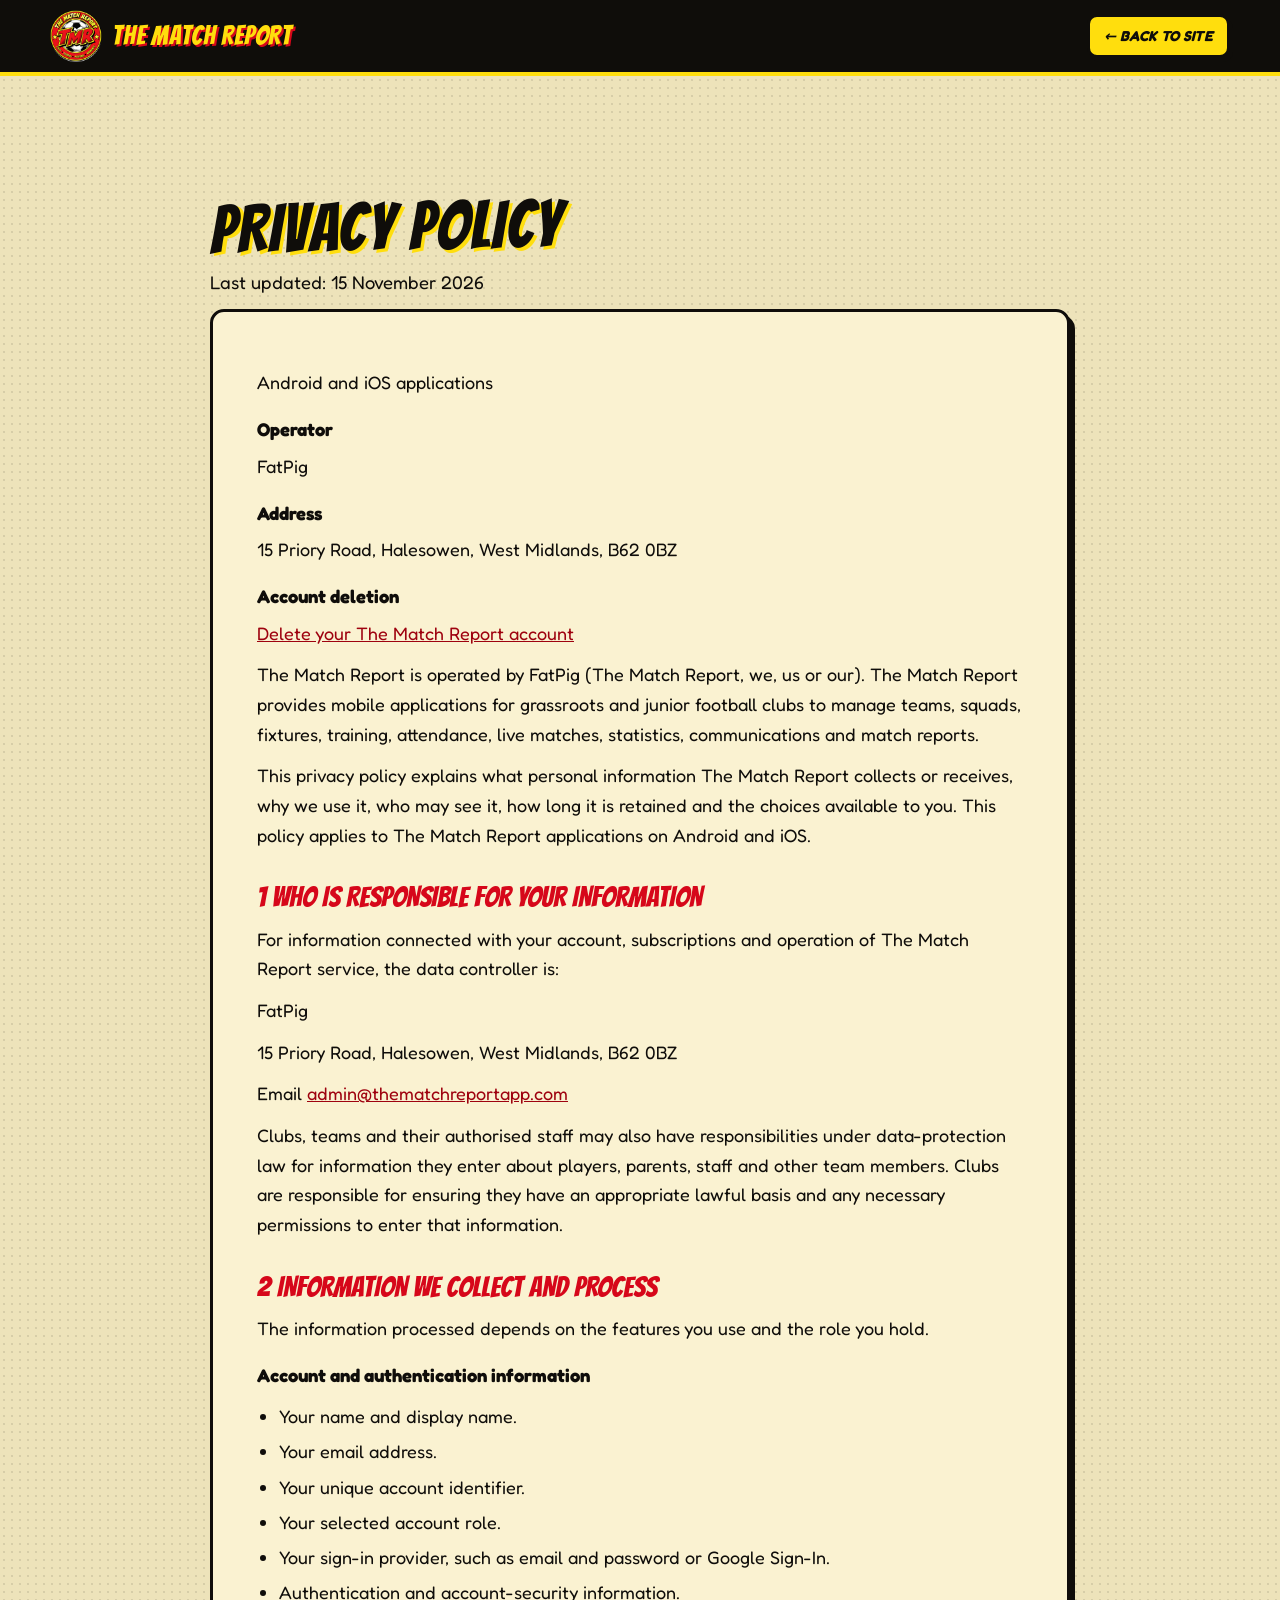
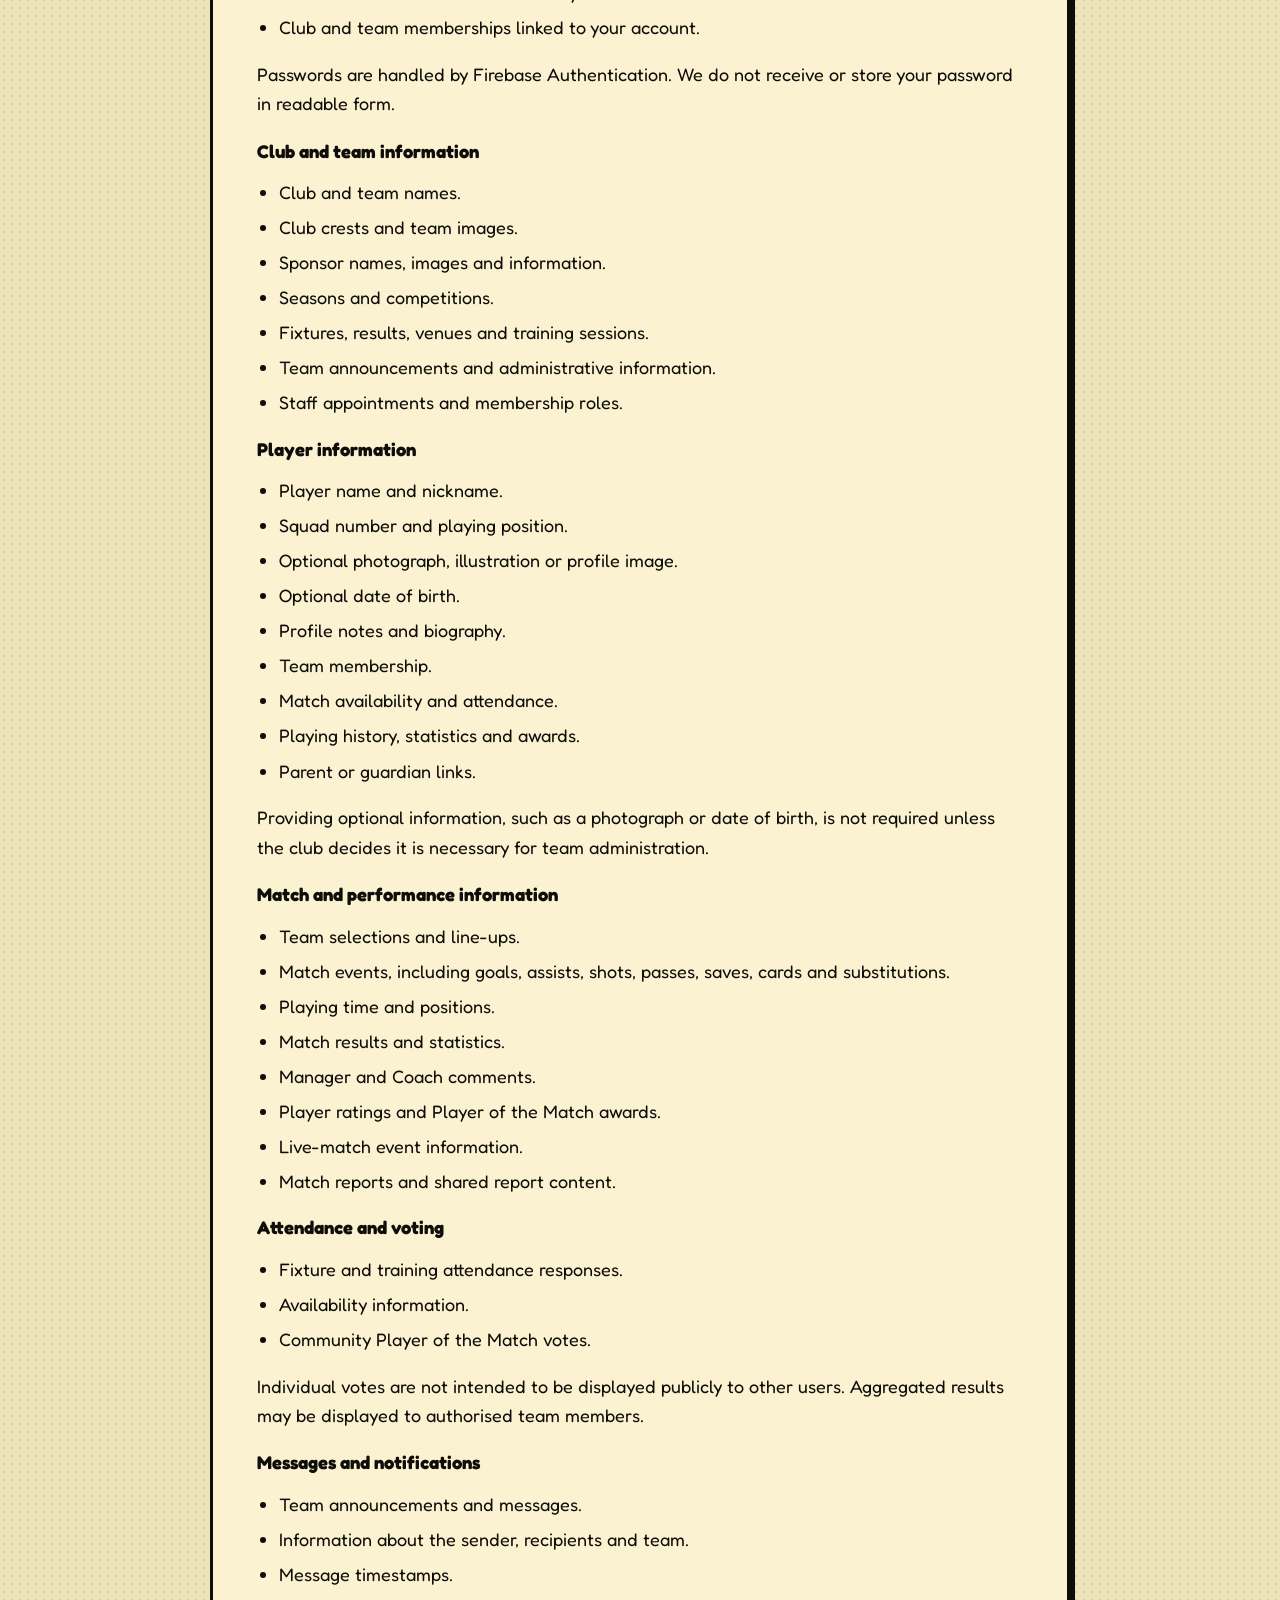
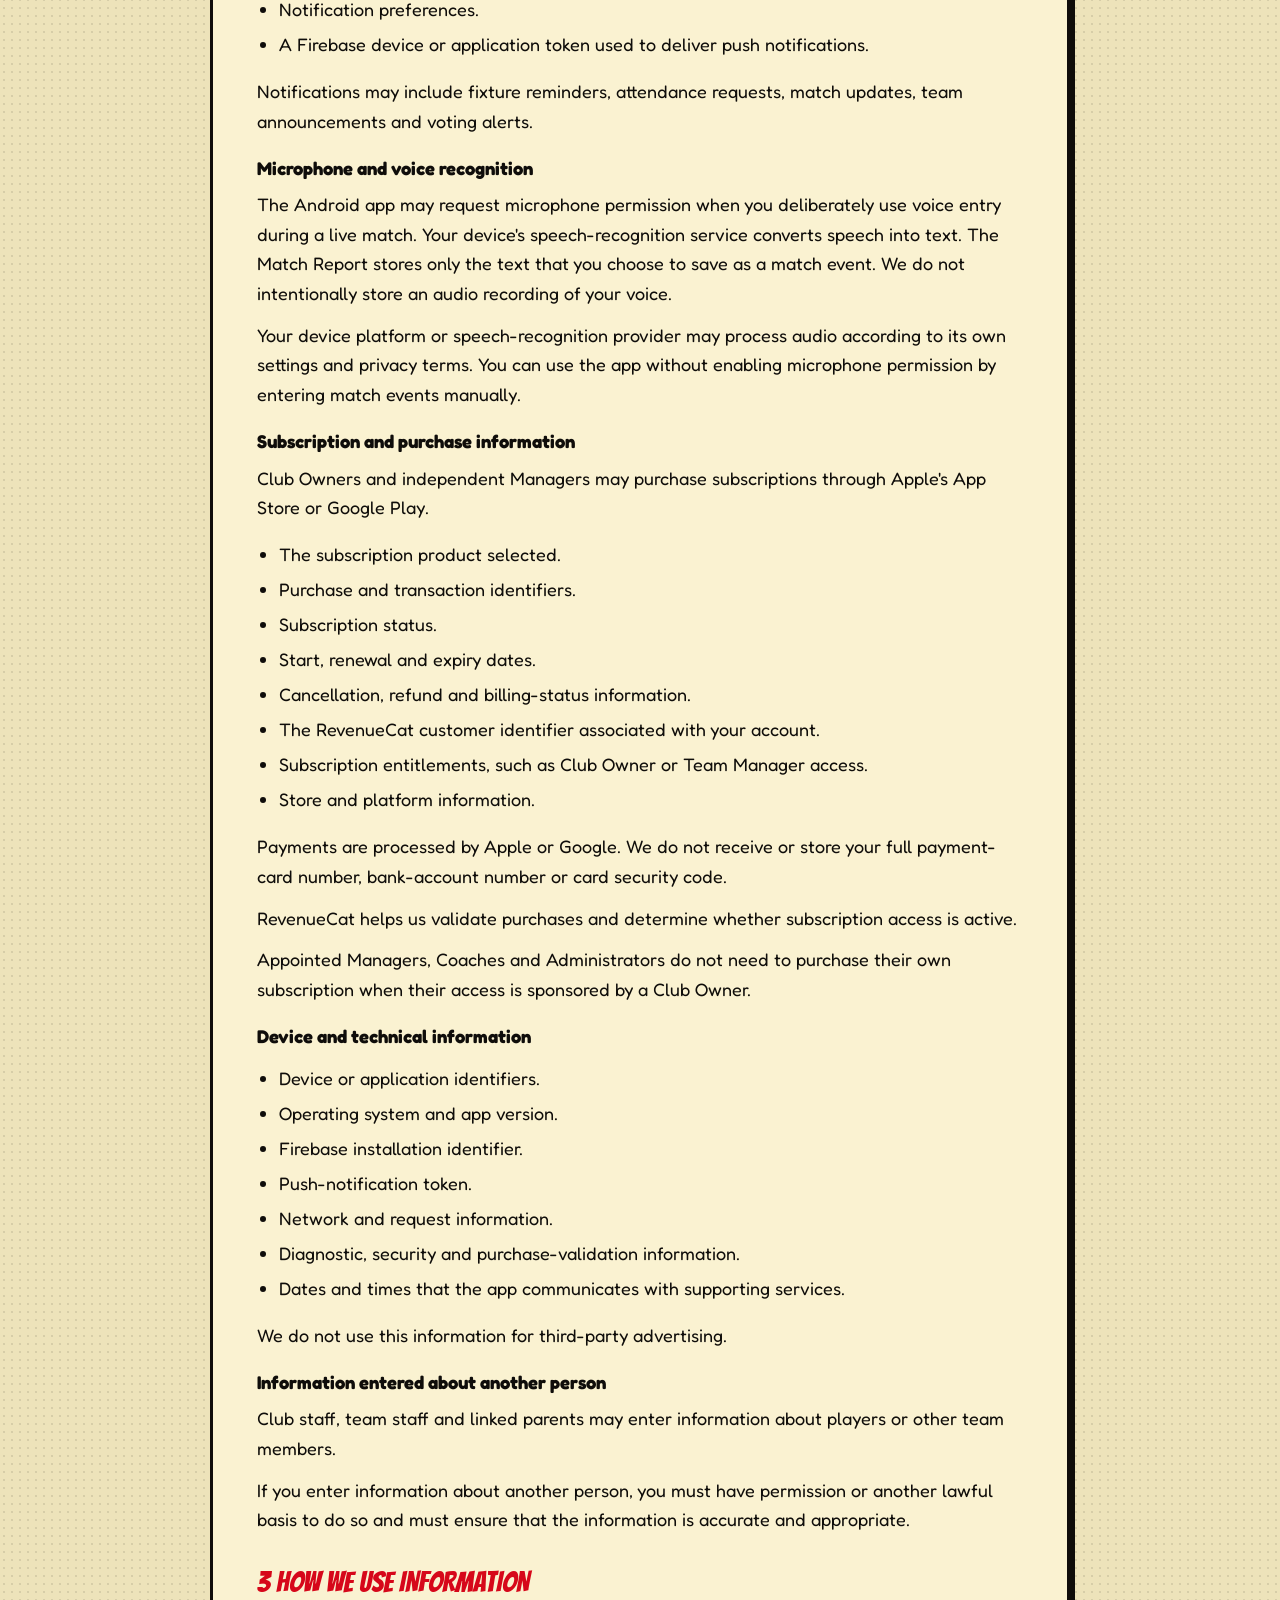
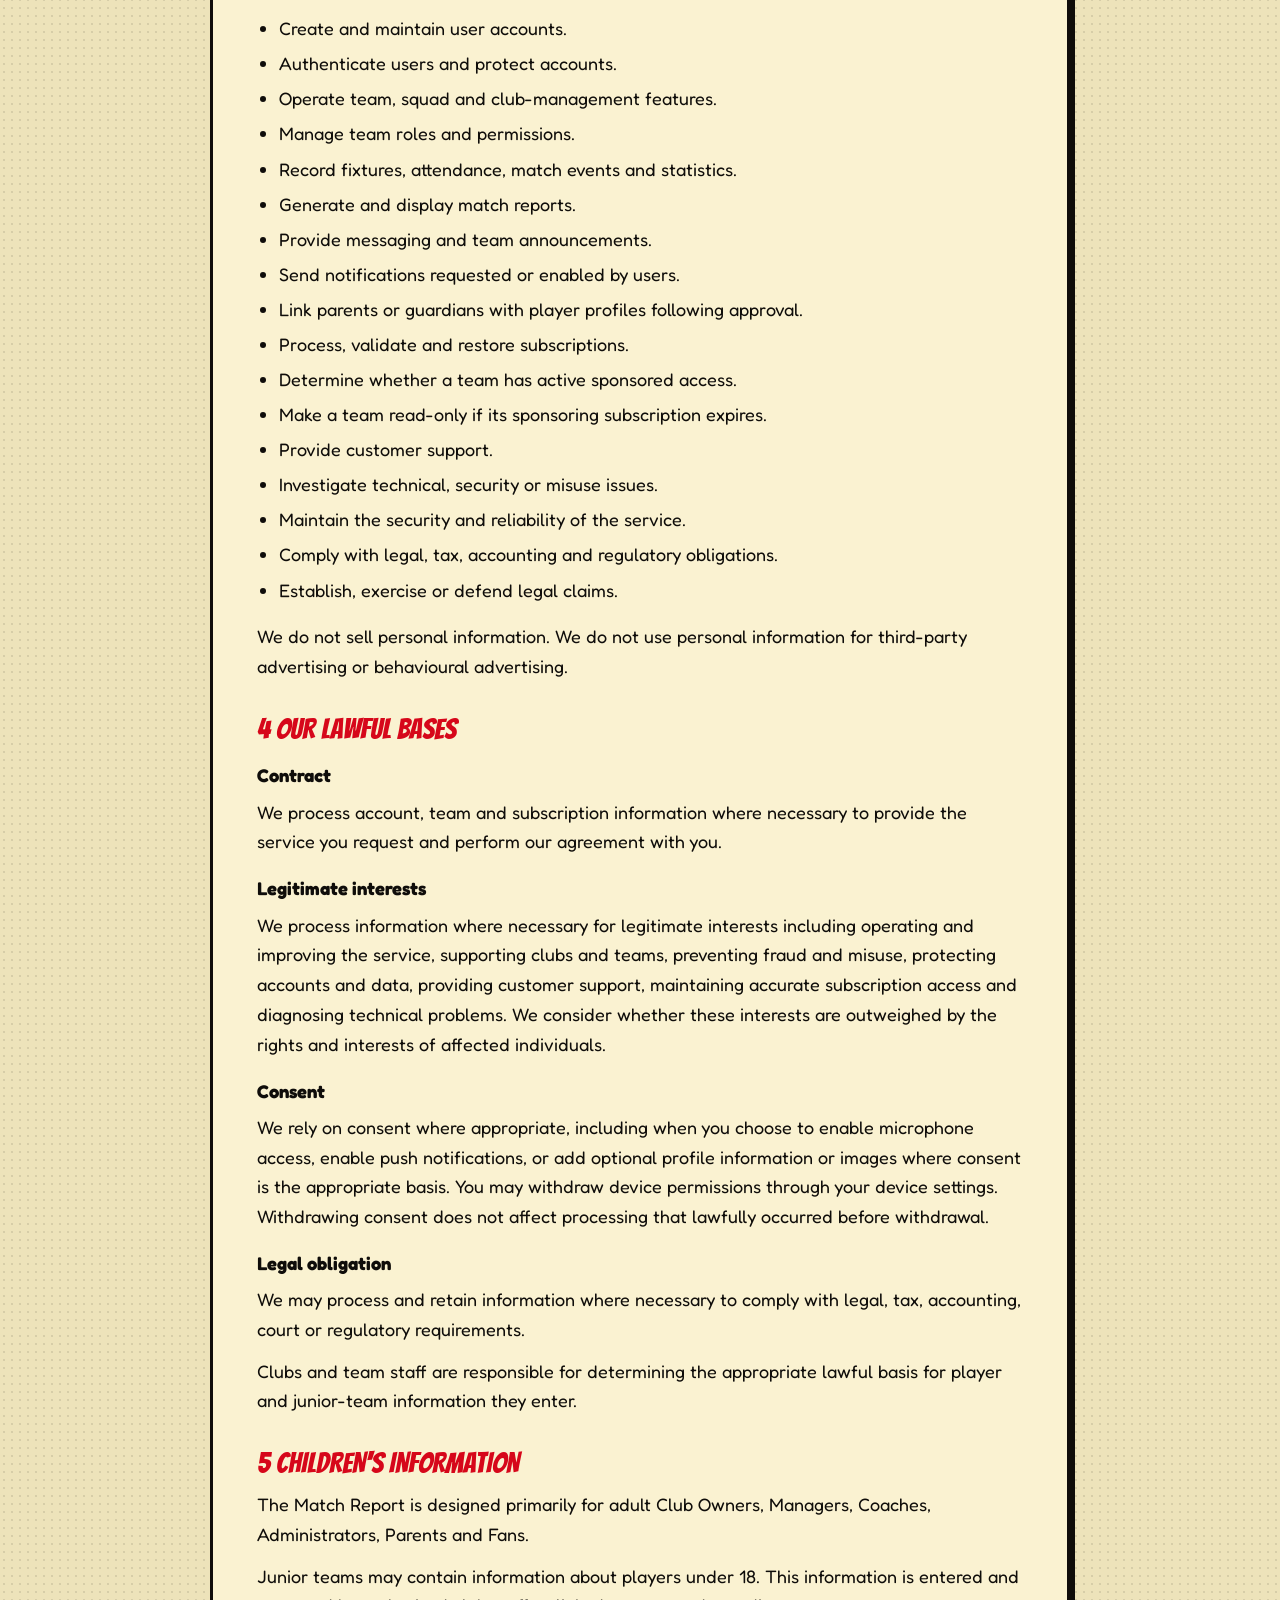
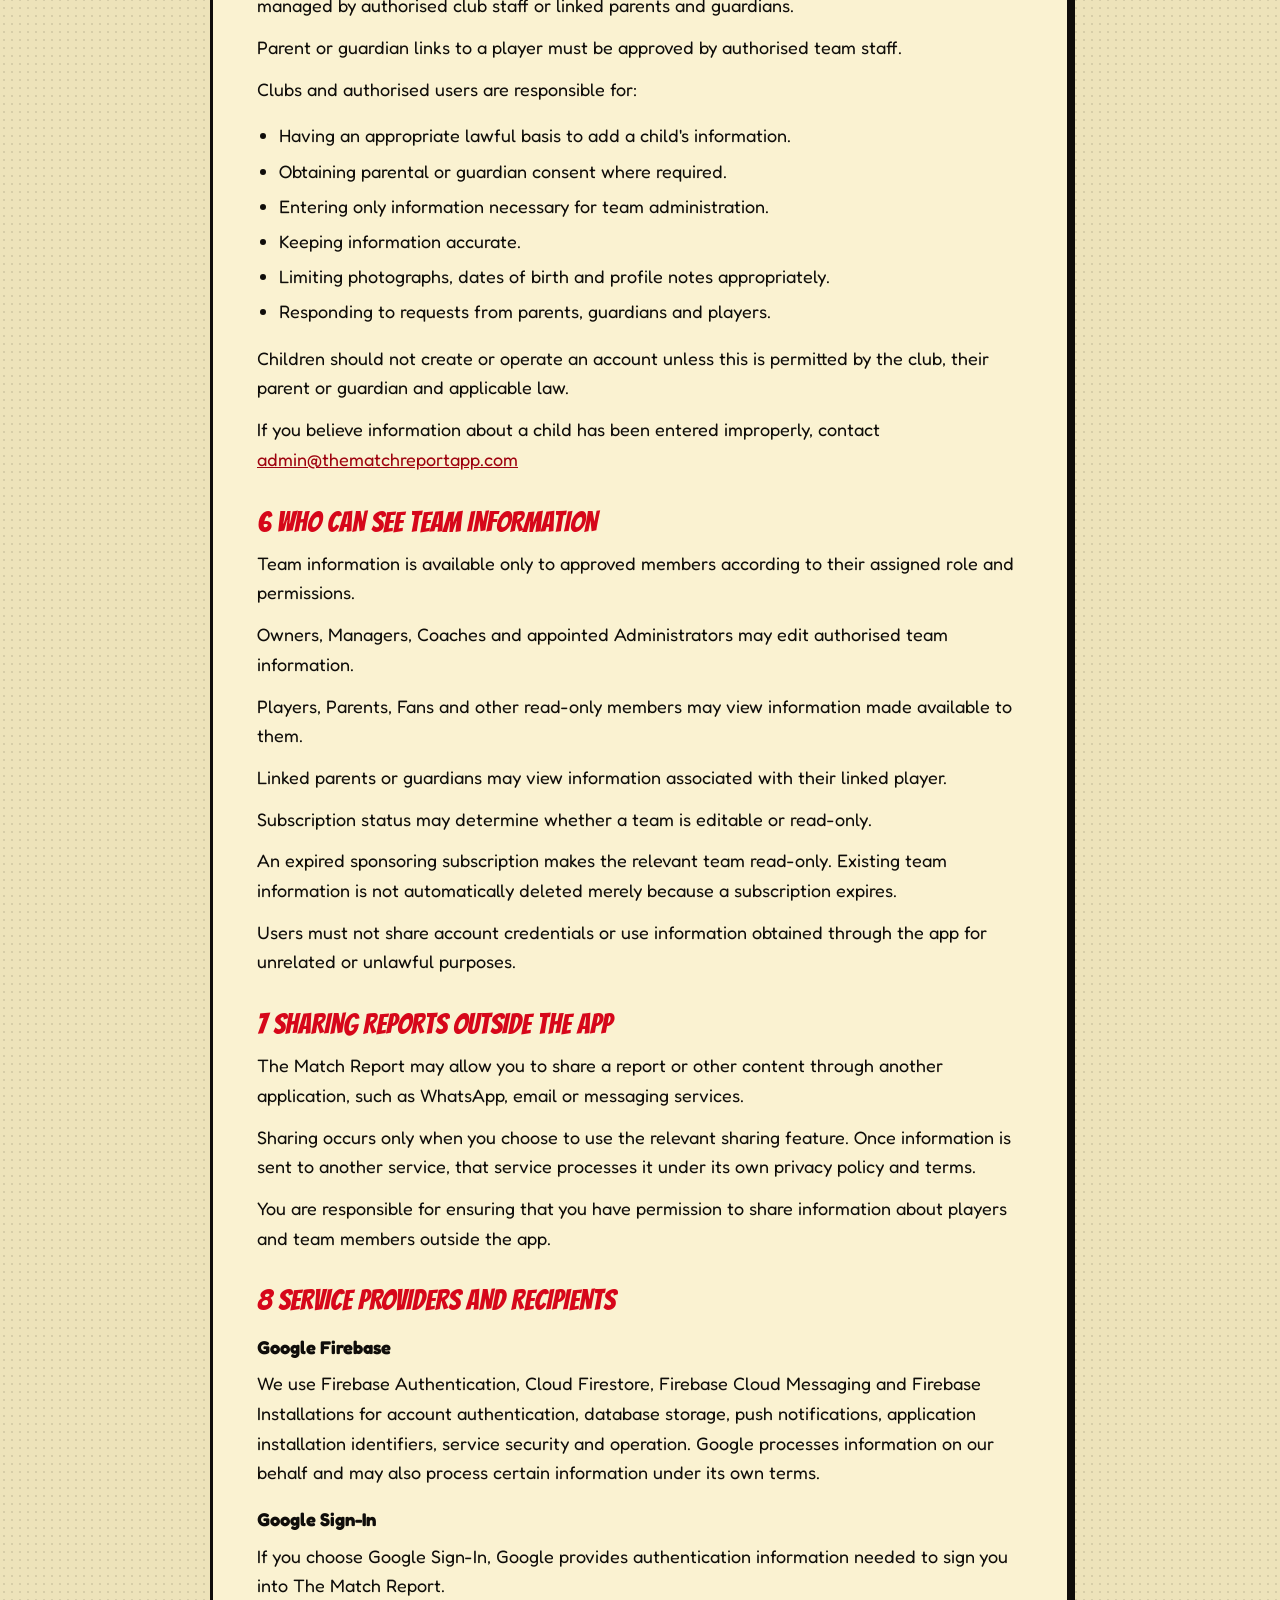
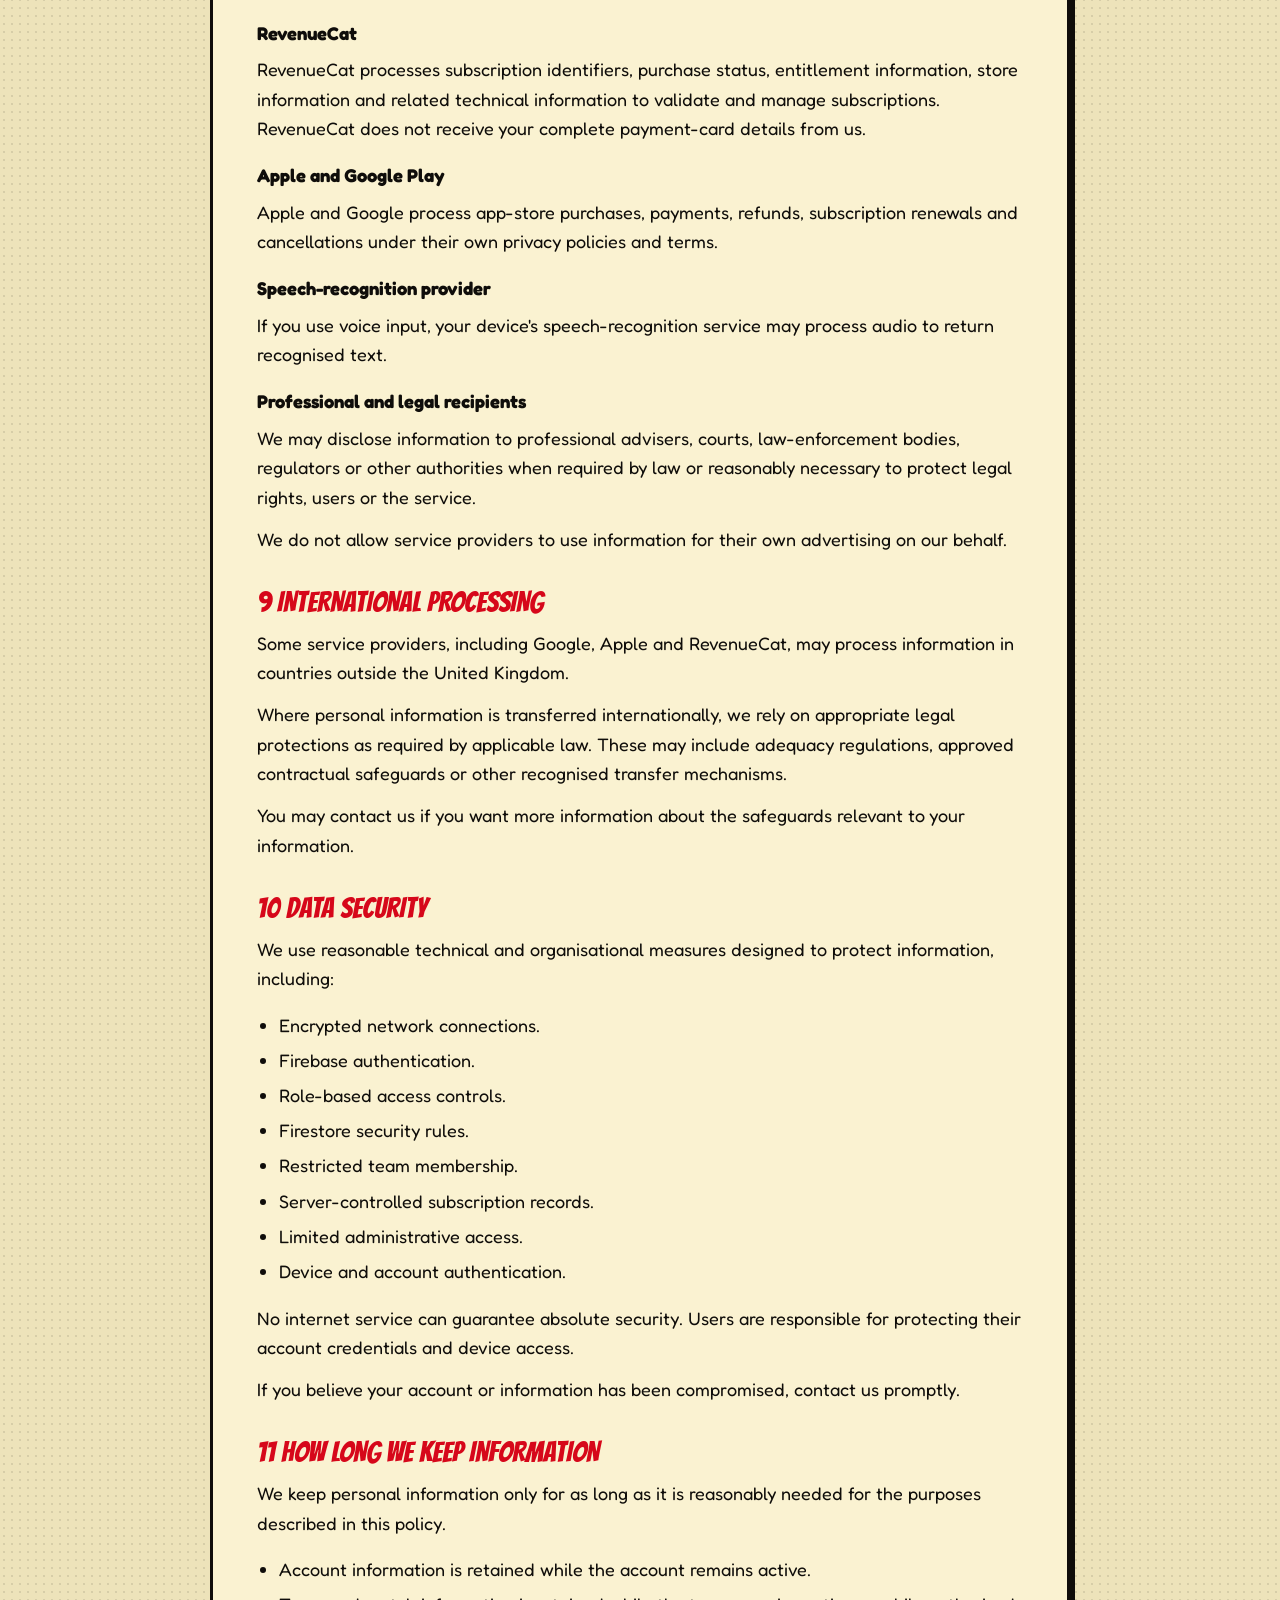
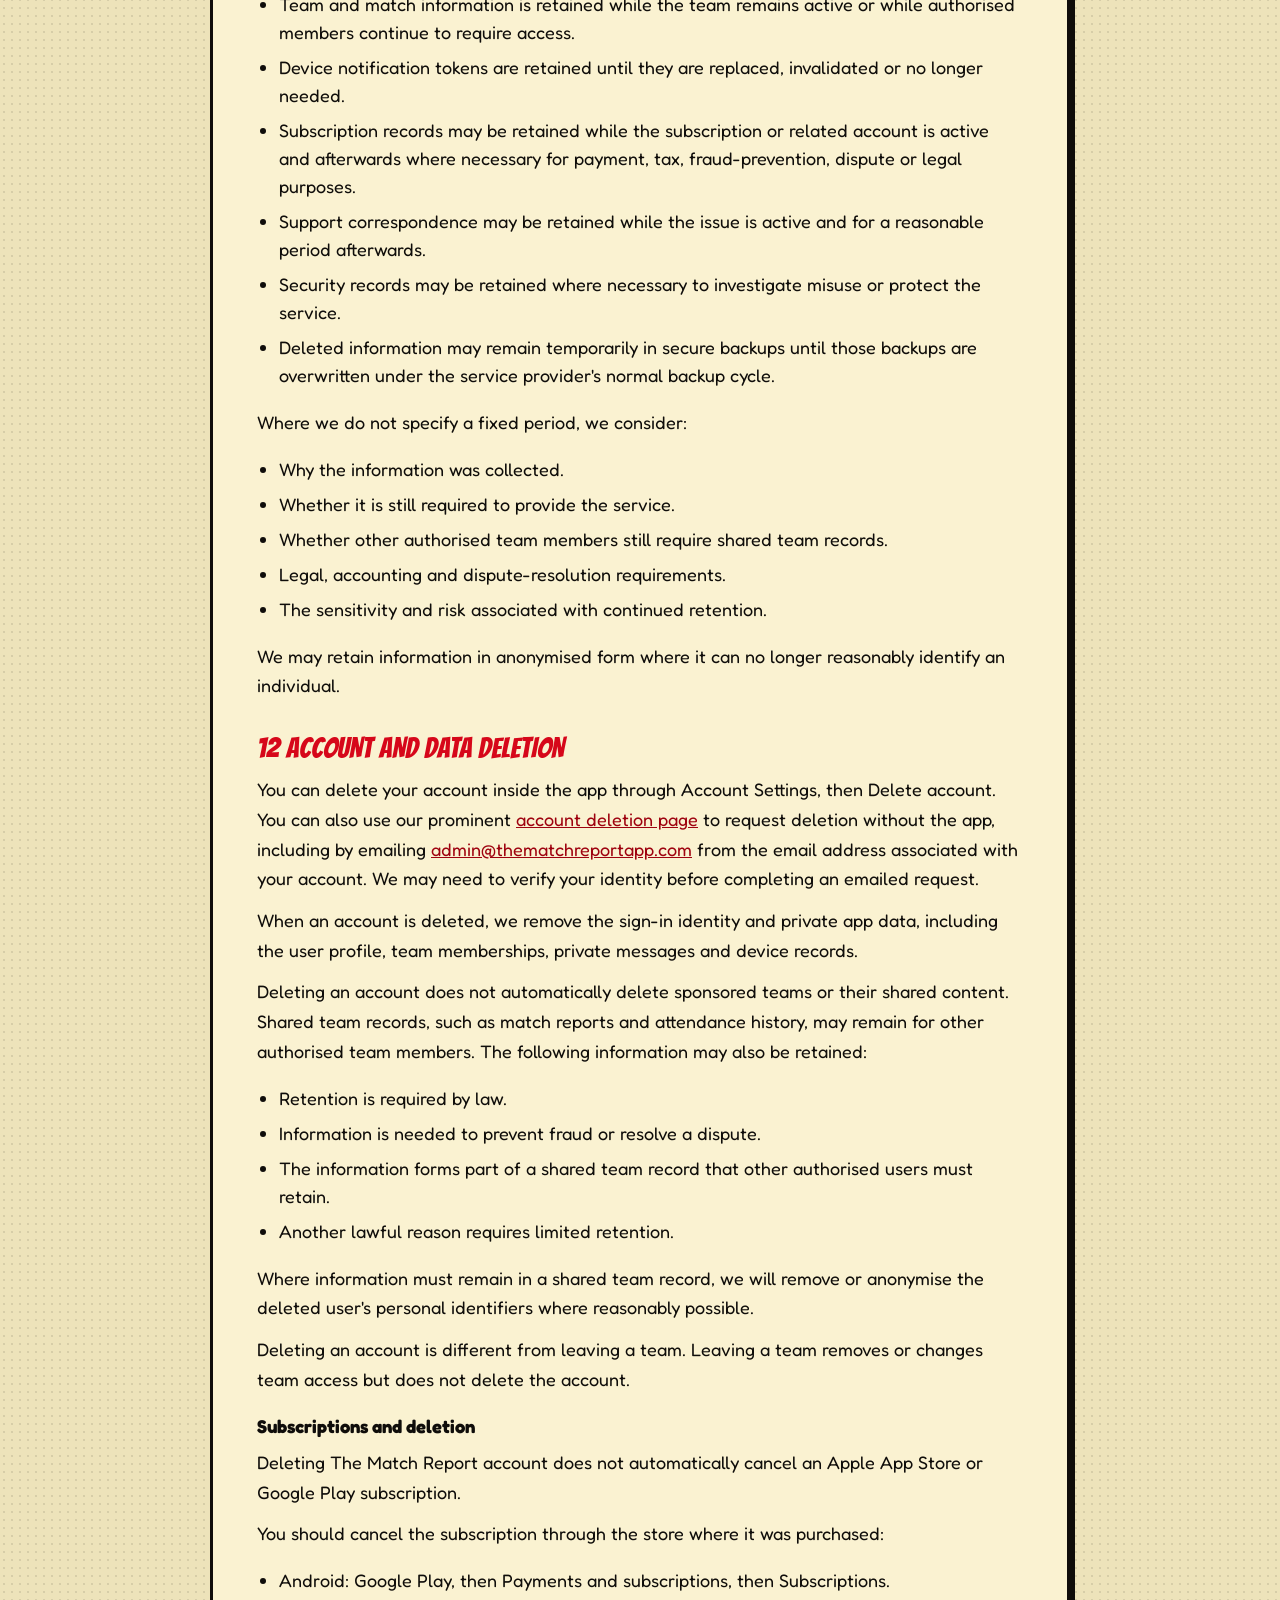
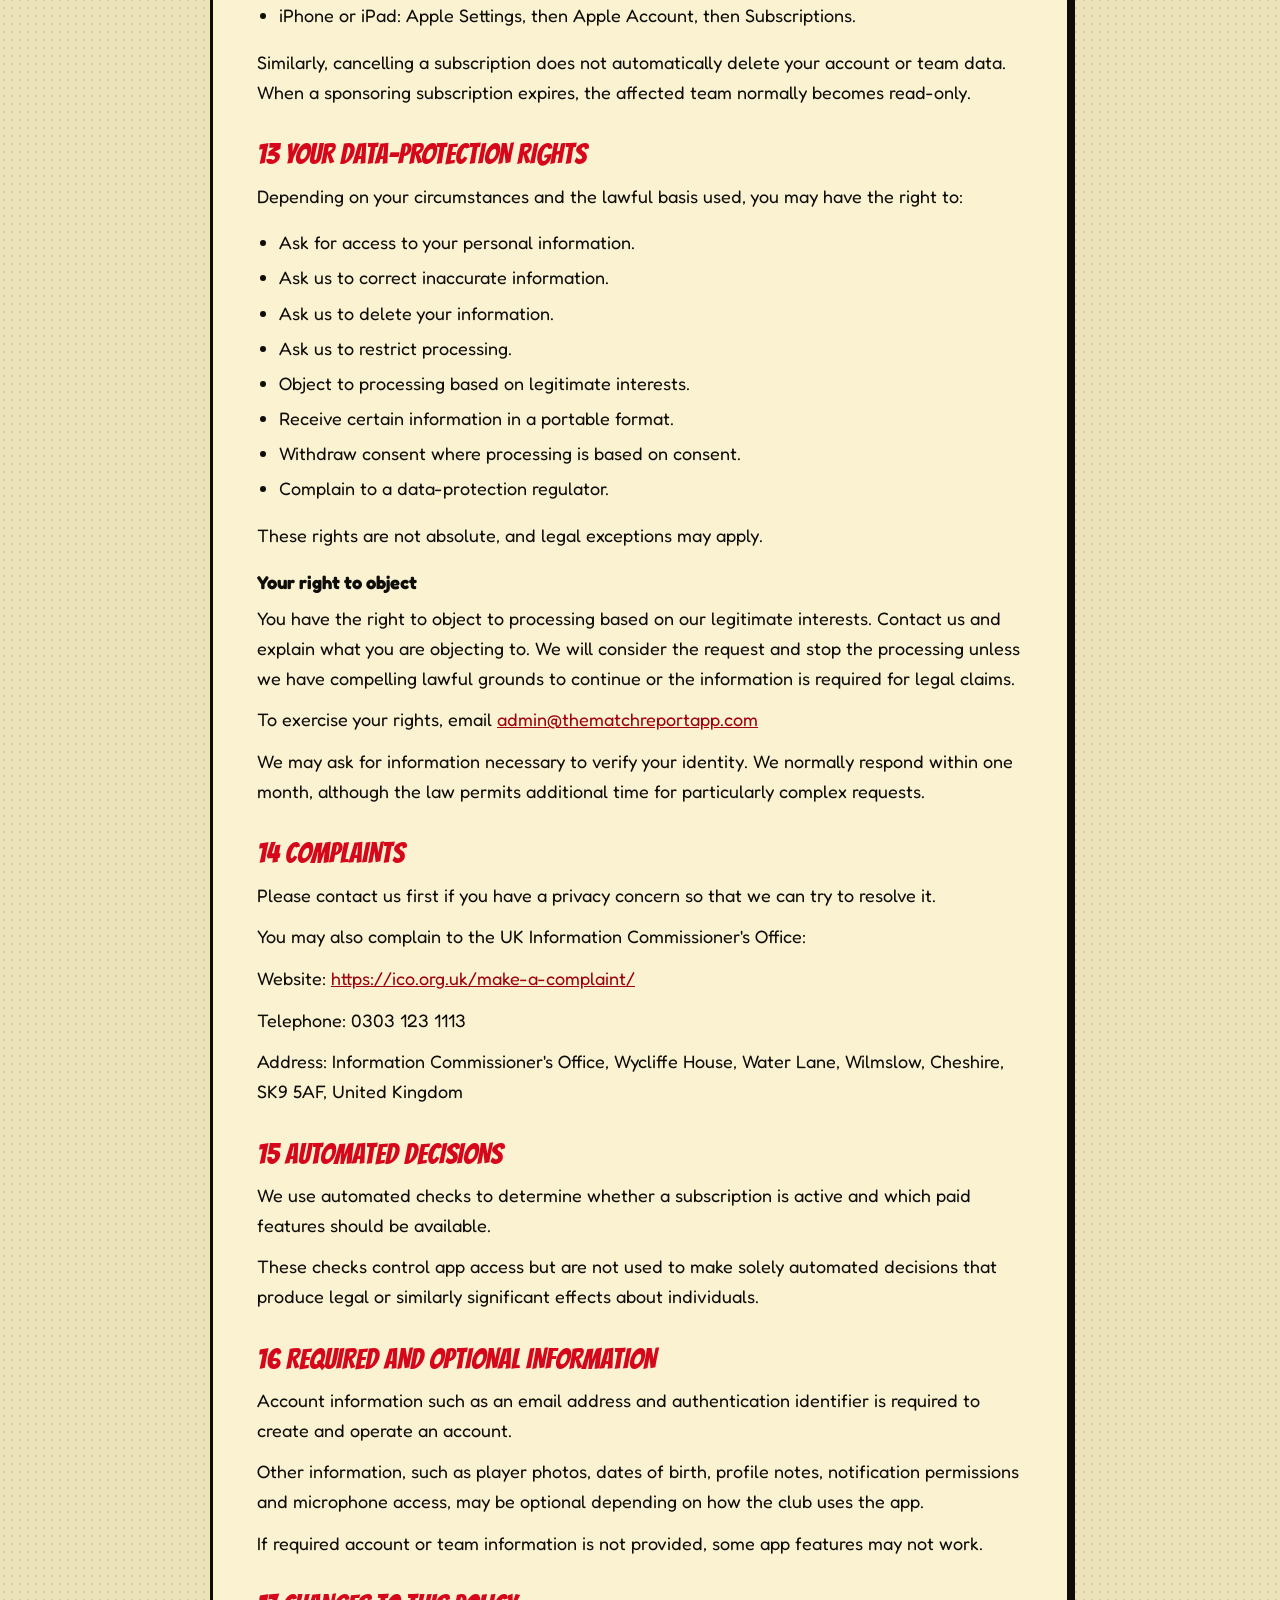
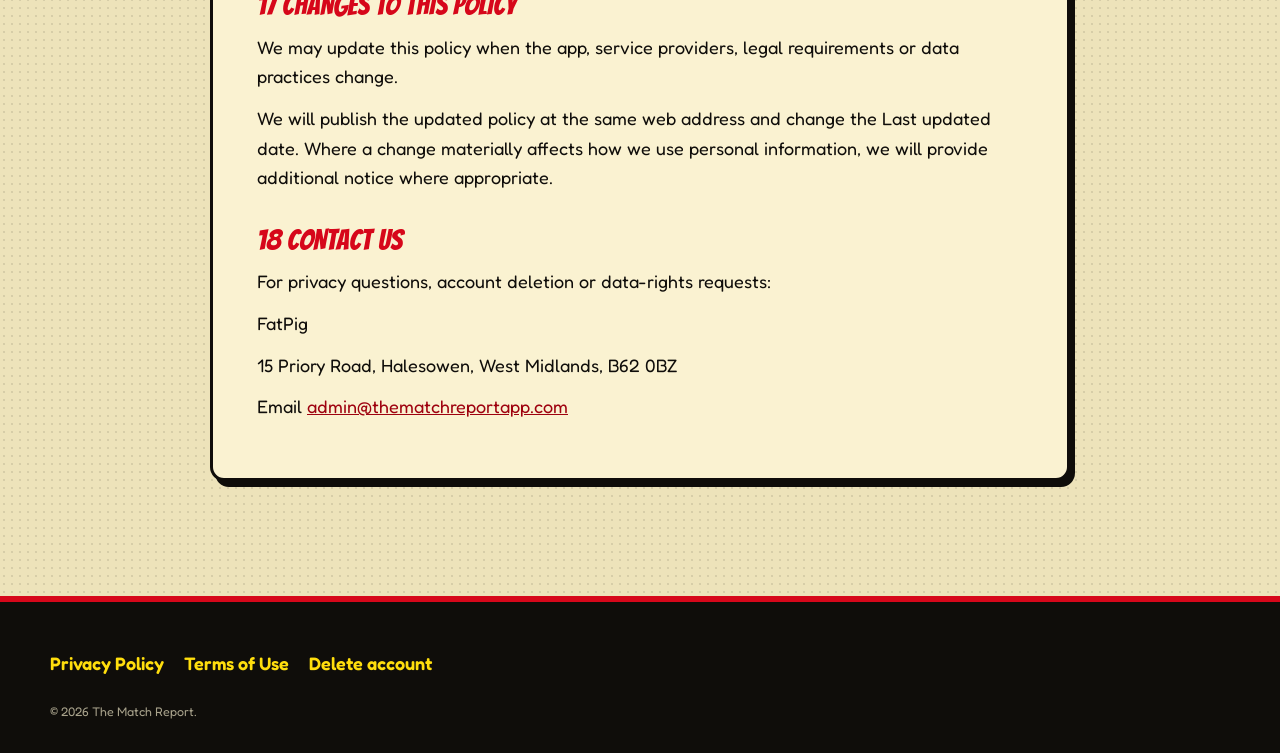
==== commit cb9ba06e: "Add external account deletion pathway" ====
--- a/privacy.html
+++ b/privacy.html
@@ -44,7 +44,7 @@
 <p>15 Priory Road, Halesowen, West Midlands, B62 0BZ</p>
 <h3>Account deletion</h3>
 <p>
-<a href="mailto:admin@thematchreportapp.com">admin@thematchreportapp.com</a>
+<a href="delete-account.html">Delete your The Match Report account</a>
 </p>
 <p>The Match Report is operated by FatPig (The Match Report, we, us or our). The Match Report provides mobile applications for grassroots and junior football clubs to manage teams, squads, fixtures, training, attendance, live matches, statistics, communications and match reports.</p>
 <p>This privacy policy explains what personal information The Match Report collects or receives, why we use it, who may see it, how long it is retained and the choices available to you. This policy applies to The Match Report applications on Android and iOS.</p>
@@ -262,7 +262,7 @@
 </ul>
 <p>We may retain information in anonymised form where it can no longer reasonably identify an individual.</p>
 <h2>12 Account and data deletion</h2>
-<p>You can delete your account inside the app through Account Settings, then Delete account. You can also request deletion by emailing <a href="mailto:admin@thematchreportapp.com">admin@thematchreportapp.com</a> from the email address associated with your account. We may need to verify your identity before completing an emailed request.</p>
+<p>You can delete your account inside the app through Account Settings, then Delete account. You can also use our prominent <a href="delete-account.html">account deletion page</a> to request deletion without the app, including by emailing <a href="mailto:admin@thematchreportapp.com">admin@thematchreportapp.com</a> from the email address associated with your account. We may need to verify your identity before completing an emailed request.</p>
 <p>When an account is deleted, we remove the sign-in identity and private app data, including the user profile, team memberships, private messages and device records.</p>
 <p>Deleting an account does not automatically delete sponsored teams or their shared content. Shared team records, such as match reports and attendance history, may remain for other authorised team members. The following information may also be retained:</p>
 <ul>
@@ -327,6 +327,11 @@
 </main>
 <footer class="site-footer">
 <div class="wrap footer-inner">
+<nav class="footer-links" aria-label="Legal links">
+<a href="privacy.html">Privacy Policy</a>
+<a href="terms.html">Terms of Use</a>
+<a href="delete-account.html">Delete account</a>
+</nav>
 <p class="legal">© 2026 The Match Report.</p>
 </div>
 </footer>
